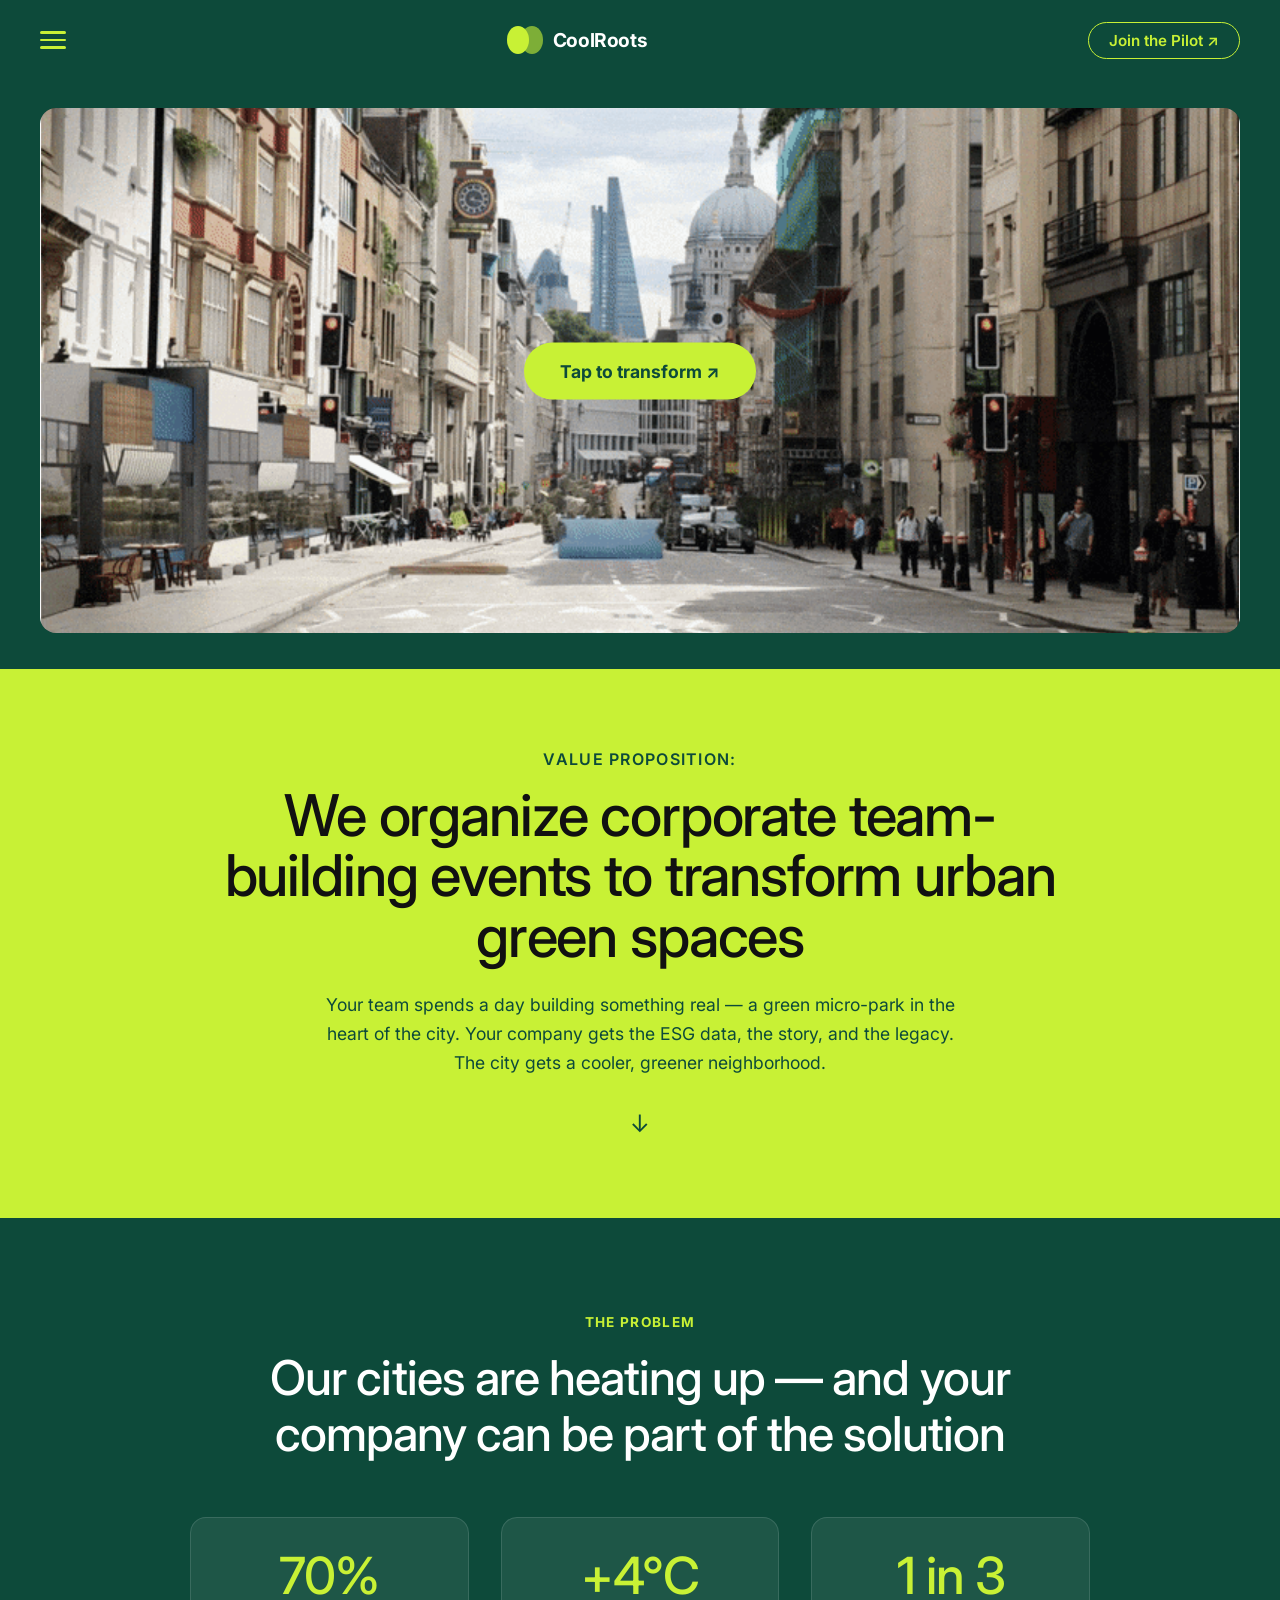
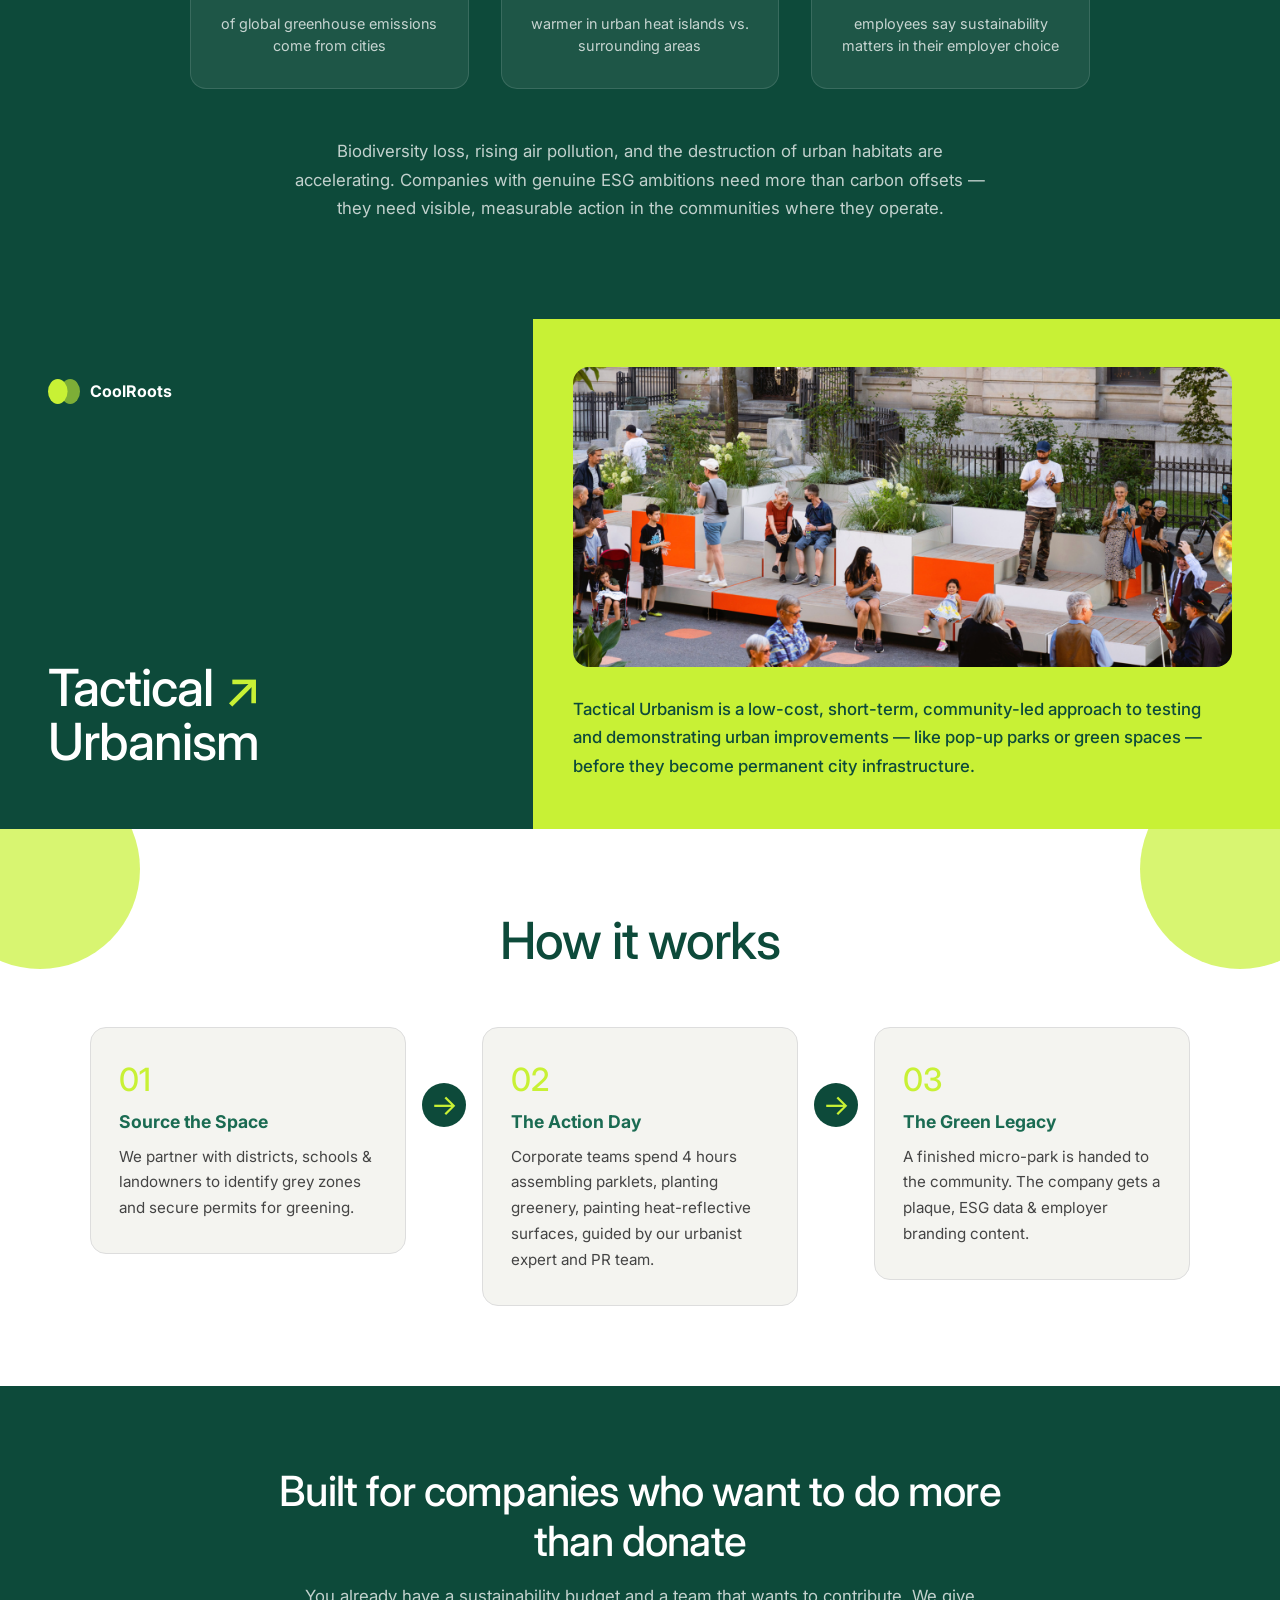
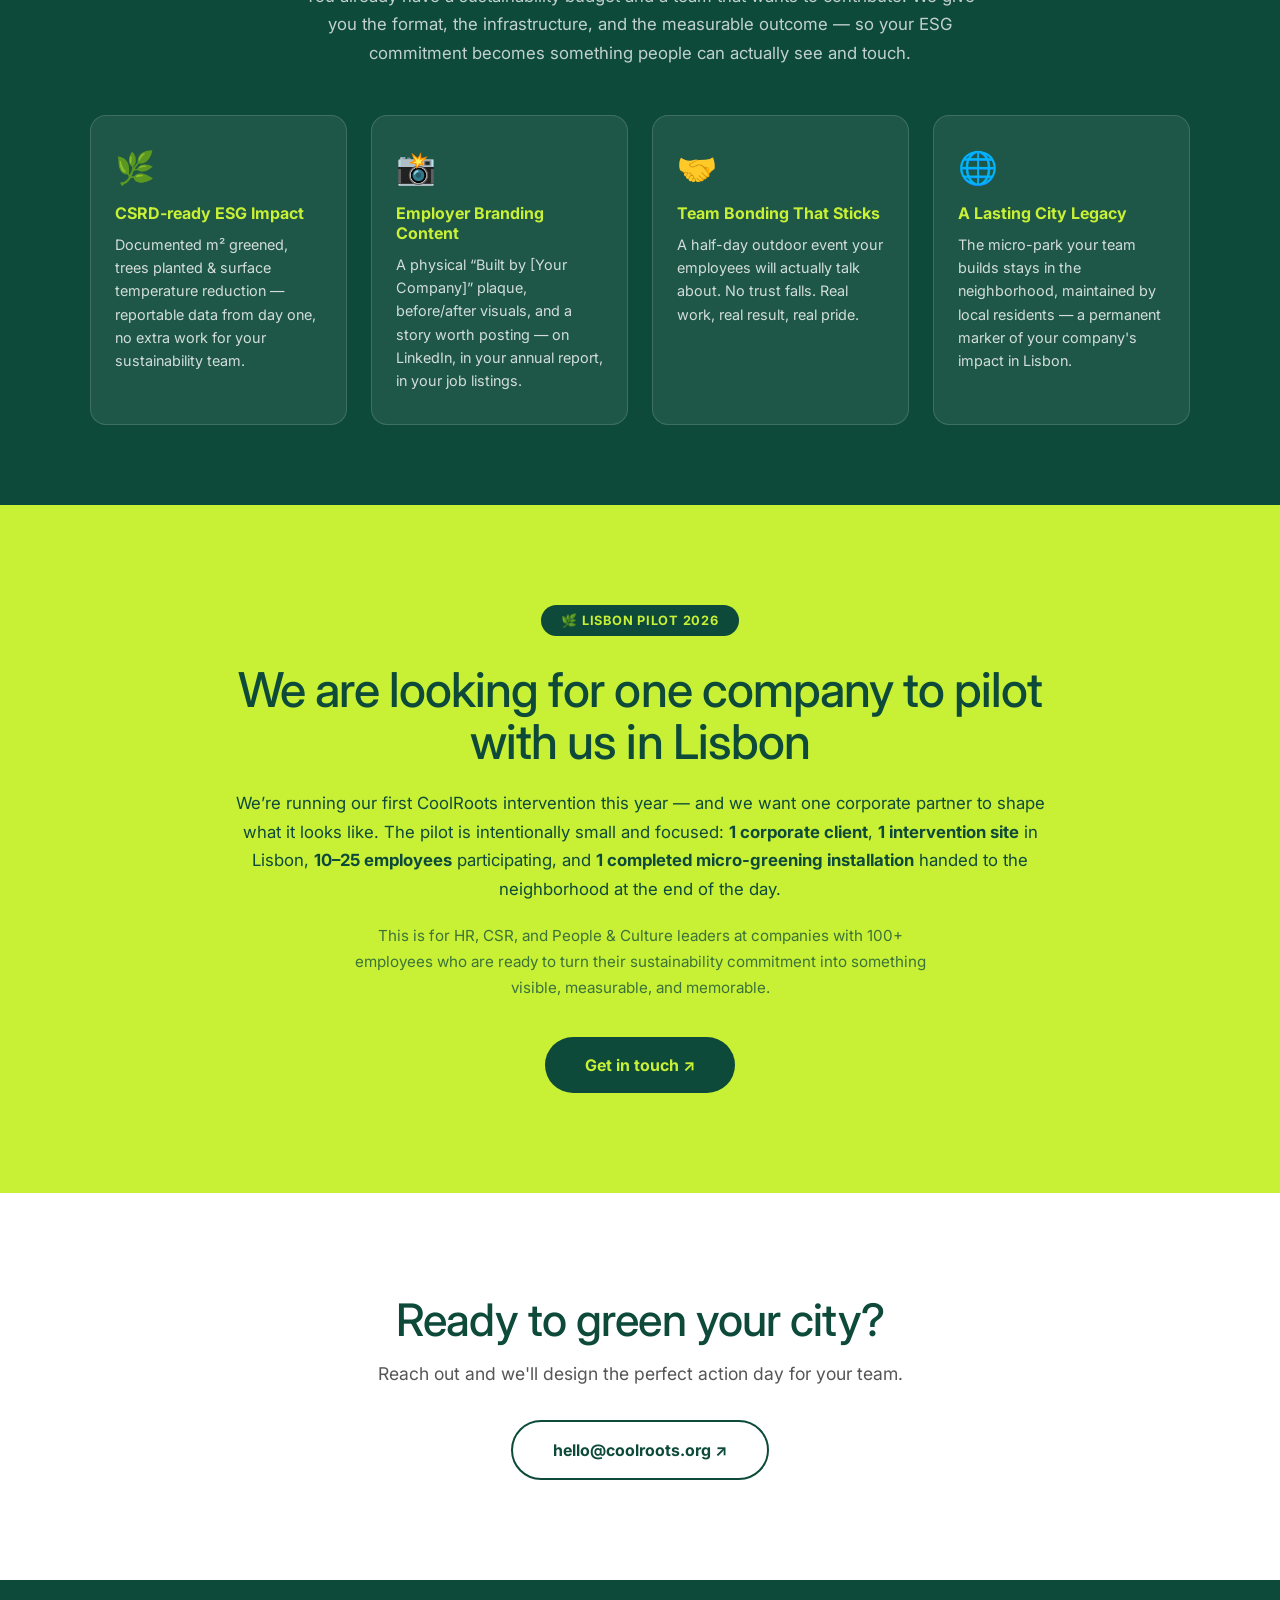
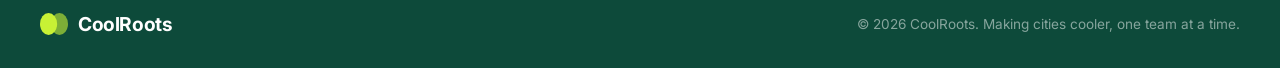
==== index.html @ 37d2679e "Fix: image paths to root, pilot scope as inline prose" ====
<!DOCTYPE html>
<html lang="en">
<head>
  <meta charset="UTF-8" />
  <meta name="viewport" content="width=device-width, initial-scale=1.0" />
  <title>CoolRoots &mdash; Green the City</title>
  <link rel="stylesheet" href="style.css" />
  <link href="https://api.fontshare.com/v2/css?f[]=clash-display@500,600&display=swap" rel="stylesheet" />
  <link href="https://fonts.googleapis.com/css2?family=Inter:wght@400;500;600;700&display=swap" rel="stylesheet" />
</head>
<body>

  <!-- NAV -->
  <nav>
    <div class="nav-inner">
      <div class="hamburger"><span></span><span></span><span></span></div>
      <div class="logo">
        <svg width="36" height="28" viewBox="0 0 36 28" fill="none" xmlns="http://www.w3.org/2000/svg">
          <ellipse cx="11" cy="14" rx="11" ry="14" fill="#C8F135"/>
          <ellipse cx="25" cy="14" rx="11" ry="14" fill="#C8F135" fill-opacity="0.6"/>
        </svg>
        <span>CoolRoots</span>
      </div>
      <a class="nav-cta" href="#pilot">Join the Pilot &#x2197;</a>
    </div>
  </nav>

  <!-- HERO -->
  <section class="hero">
    <div class="hero-image-wrapper" id="heroWrapper" onclick="transformCity()">
      <img
        src="./hero-thumbnail.jpg"
        alt="City street before greening"
        class="hero-img"
        id="heroImgBefore"
        onerror="this.src='https://images.unsplash.com/photo-1486325212027-8081e485255e?w=1400&auto=format&fit=crop&q=80'"
      />
      <img
        src=""
        data-src="https://www.thisiscolossal.com/wp-content/uploads/2021/04/1181579_81_108552_ENinTa7GV.gif"
        alt="City transforming into green space"
        class="hero-img hero-img-after"
        id="heroImgAfter"
      />
      <button class="tap-btn" id="tapBtn">Tap to transform &#x2197;</button>
    </div>
  </section>

  <!-- VALUE PROP -->
  <section class="value-prop">
    <div class="value-bg">
      <p class="vp-label">Value Proposition:</p>
      <h1 class="vp-headline">We organize corporate team-building events to transform urban green spaces</h1>
      <p class="vp-sub">Your team spends a day building something real &mdash; a green micro-park in the heart of the city. Your company gets the ESG data, the story, and the legacy. The city gets a cooler, greener neighborhood.</p>
      <div class="vp-arrow">&#8595;</div>
    </div>
  </section>

  <!-- THE CHALLENGE -->
  <section class="challenge">
    <div class="challenge-inner">
      <div class="challenge-content">
        <p class="challenge-label">The Problem</p>
        <h2>Our cities are heating up &mdash; and your company can be part of the solution</h2>
        <div class="challenge-stats">
          <div class="challenge-stat">
            <span class="stat-num">70%</span>
            <span class="stat-desc">of global greenhouse emissions come from cities</span>
          </div>
          <div class="challenge-stat">
            <span class="stat-num">+4&deg;C</span>
            <span class="stat-desc">warmer in urban heat islands vs. surrounding areas</span>
          </div>
          <div class="challenge-stat">
            <span class="stat-num">1 in 3</span>
            <span class="stat-desc">employees say sustainability matters in their employer choice</span>
          </div>
        </div>
        <p class="challenge-body">Biodiversity loss, rising air pollution, and the destruction of urban habitats are accelerating. Companies with genuine ESG ambitions need more than carbon offsets &mdash; they need visible, measurable action in the communities where they operate.</p>
      </div>
    </div>
  </section>

  <!-- TACTICAL URBANISM -->
  <section class="tactical">
    <div class="tactical-inner">
      <div class="tactical-left">
        <div class="tactical-logo">
          <svg width="32" height="25" viewBox="0 0 36 28" fill="none" xmlns="http://www.w3.org/2000/svg">
            <ellipse cx="11" cy="14" rx="11" ry="14" fill="#C8F135"/>
            <ellipse cx="25" cy="14" rx="11" ry="14" fill="#C8F135" fill-opacity="0.6"/>
          </svg>
          <span>CoolRoots</span>
        </div>
        <h2 class="tactical-title">Tactical <span class="lime-text">&#x2197;</span><br/>Urbanism</h2>
      </div>
      <div class="tactical-right">
        <img
          src="./tactical-urbanism.jpg"
          alt="Community parklet tactical urbanism installation"
          class="tactical-img"
          loading="lazy"
          onerror="this.src='https://images.unsplash.com/photo-1558618666-fcd25c85cd64?w=900&auto=format&fit=crop&q=80'"
        />
        <p class="tactical-desc">Tactical Urbanism is a low-cost, short-term, community-led approach to testing and demonstrating urban improvements &mdash; like pop-up parks or green spaces &mdash; before they become permanent city infrastructure.</p>
      </div>
    </div>
  </section>

  <!-- HOW IT WORKS -->
  <section class="how">
    <div class="lime-blob lime-left"></div>
    <div class="lime-blob lime-right"></div>
    <h2 class="how-title">How it works</h2>
    <div class="steps">
      <div class="step-card">
        <div class="step-num">01</div>
        <h3>Source the Space</h3>
        <p>We partner with districts, schools &amp; landowners to identify grey zones and secure permits for greening.</p>
      </div>
      <div class="step-arrow">&#x2192;</div>
      <div class="step-card">
        <div class="step-num">02</div>
        <h3>The Action Day</h3>
        <p>Corporate teams spend 4 hours assembling parklets, planting greenery, painting heat-reflective surfaces, guided by our urbanist expert and PR team.</p>
      </div>
      <div class="step-arrow">&#x2192;</div>
      <div class="step-card">
        <div class="step-num">03</div>
        <h3>The Green Legacy</h3>
        <p>A finished micro-park is handed to the community. The company gets a plaque, ESG data &amp; employer branding content.</p>
      </div>
    </div>
  </section>

  <!-- FOR COMPANIES -->
  <section class="for-companies">
    <h2>Built for companies who want to do more than donate</h2>
    <p class="for-companies-sub">You already have a sustainability budget and a team that wants to contribute. We give you the format, the infrastructure, and the measurable outcome &mdash; so your ESG commitment becomes something people can actually see and touch.</p>
    <div class="benefits">
      <div class="benefit">
        <div class="benefit-icon">&#127807;</div>
        <h4>CSRD-ready ESG Impact</h4>
        <p>Documented m&sup2; greened, trees planted &amp; surface temperature reduction &mdash; reportable data from day one, no extra work for your sustainability team.</p>
      </div>
      <div class="benefit">
        <div class="benefit-icon">&#128248;</div>
        <h4>Employer Branding Content</h4>
        <p>A physical &ldquo;Built by [Your Company]&rdquo; plaque, before/after visuals, and a story worth posting &mdash; on LinkedIn, in your annual report, in your job listings.</p>
      </div>
      <div class="benefit">
        <div class="benefit-icon">&#129309;</div>
        <h4>Team Bonding That Sticks</h4>
        <p>A half-day outdoor event your employees will actually talk about. No trust falls. Real work, real result, real pride.</p>
      </div>
      <div class="benefit">
        <div class="benefit-icon">&#127760;</div>
        <h4>A Lasting City Legacy</h4>
        <p>The micro-park your team builds stays in the neighborhood, maintained by local residents &mdash; a permanent marker of your company&apos;s impact in Lisbon.</p>
      </div>
    </div>
  </section>

  <!-- PILOT CTA -->
  <section class="pilot" id="pilot">
    <div class="pilot-inner">
      <div class="pilot-badge">&#127807; Lisbon Pilot 2026</div>
      <h2>We are looking for one company to pilot with us in Lisbon</h2>
      <p>We&rsquo;re running our first CoolRoots intervention this year &mdash; and we want one corporate partner to shape what it looks like. The pilot is intentionally small and focused: <strong>1 corporate client</strong>, <strong>1 intervention site</strong> in Lisbon, <strong>10&ndash;25 employees</strong> participating, and <strong>1 completed micro-greening installation</strong> handed to the neighborhood at the end of the day.</p>
      <p class="pilot-who">This is for HR, CSR, and People &amp; Culture leaders at companies with 100+ employees who are ready to turn their sustainability commitment into something visible, measurable, and memorable.</p>
      <a class="cta-btn" href="mailto:hello@coolroots.org?subject=Lisbon%20Pilot%20Interest">Get in touch &#x2197;</a>
    </div>
  </section>

  <!-- CONTACT -->
  <section class="contact" id="contact">
    <h2>Ready to green your city?</h2>
    <p>Reach out and we&apos;ll design the perfect action day for your team.</p>
    <a class="cta-btn cta-outline" href="mailto:hello@coolroots.org">hello@coolroots.org &#x2197;</a>
  </section>

  <!-- FOOTER -->
  <footer>
    <div class="footer-inner">
      <div class="logo">
        <svg width="28" height="22" viewBox="0 0 36 28" fill="none" xmlns="http://www.w3.org/2000/svg">
          <ellipse cx="11" cy="14" rx="11" ry="14" fill="#C8F135"/>
          <ellipse cx="25" cy="14" rx="11" ry="14" fill="#C8F135" fill-opacity="0.6"/>
        </svg>
        <span>CoolRoots</span>
      </div>
      <p class="footer-copy">&copy; 2026 CoolRoots. Making cities cooler, one team at a time.</p>
    </div>
  </footer>

  <script src="script.js"></script>
</body>
</html>
---- style.css ----
/* Art direction: Urban greening startup → bold, purposeful, activist energy
   Palette: deep forest green + lime acid accent on off-white
   Typography: Clash Display 500 (medium, not bold) + Inter (body)
   Density: spacious, editorial */

*, *::before, *::after { box-sizing: border-box; margin: 0; padding: 0; }

:root {
  --green-dark: #0D4A3A;
  --green-mid: #1A6B52;
  --lime: #C8F135;
  --white: #FFFFFF;
  --off-white: #F4F4F0;
  --text-dark: #111;
  --radius: 16px;
  --font-display: 'Clash Display', 'Inter', sans-serif;
  --font-body: 'Inter', sans-serif;
}

body {
  font-family: var(--font-body);
  background: var(--off-white);
  color: var(--text-dark);
  overflow-x: hidden;
  -webkit-font-smoothing: antialiased;
}

/* NAV */
nav { background: var(--green-dark); position: sticky; top: 0; z-index: 100; padding: 12px 32px; }
.nav-inner { max-width: 1200px; margin: 0 auto; height: 56px; display: flex; align-items: center; justify-content: space-between; }
.hamburger { display: flex; flex-direction: column; gap: 5px; cursor: pointer; }
.hamburger span { display: block; width: 26px; height: 2.5px; background: var(--lime); border-radius: 2px; }
.logo { display: flex; align-items: center; gap: 10px; color: var(--white); font-weight: 700; font-size: 1.2rem; letter-spacing: -0.02em; }
.nav-cta { color: var(--lime); font-weight: 600; text-decoration: none; font-size: 0.95rem; border: 1.5px solid var(--lime); padding: 8px 20px; border-radius: 100px; transition: background 0.2s, color 0.2s; }
.nav-cta:hover { background: var(--lime); color: var(--green-dark); }

/* HERO */
.hero { background: var(--green-dark); padding: 28px 28px 36px; }
.hero-image-wrapper { position: relative; max-width: 1200px; margin: 0 auto; border-radius: var(--radius); overflow: hidden; cursor: pointer; aspect-ratio: 16/7; background: #0a3328; }
.hero-img { width: 100%; height: 100%; object-fit: cover; display: block; position: absolute; top: 0; left: 0; transition: opacity 0.9s ease; }
.hero-img-after { opacity: 0; }
.hero-image-wrapper.transformed .hero-img-after { opacity: 1; }
.tap-btn { position: absolute; top: 50%; left: 50%; transform: translate(-50%, -50%); background: var(--lime); color: var(--green-dark); font-weight: 700; font-size: 1.1rem; font-family: var(--font-body); border: none; border-radius: 100px; padding: 18px 36px; cursor: pointer; transition: opacity 0.5s ease, transform 0.2s; white-space: nowrap; z-index: 10; }
.hero-image-wrapper:hover .tap-btn { transform: translate(-50%, -50%) scale(1.04); }
.hero-image-wrapper.transformed .tap-btn { opacity: 0; pointer-events: none; }

/* VALUE PROP */
.value-prop { background: var(--lime); padding: 80px 24px; }
.value-bg { max-width: 900px; margin: 0 auto; text-align: center; }
.vp-label { font-size: 1rem; font-weight: 600; color: var(--green-dark); margin-bottom: 16px; text-transform: uppercase; letter-spacing: 0.08em; }
.vp-headline { font-family: var(--font-display); font-size: clamp(2rem, 5vw, 3.6rem); font-weight: 500; color: var(--text-dark); line-height: 1.05; letter-spacing: -0.02em; margin-bottom: 24px; }
.vp-sub { font-size: 1.1rem; color: var(--green-dark); max-width: 640px; margin: 0 auto 32px; line-height: 1.65; }
.vp-arrow { font-size: 1.5rem; color: var(--green-dark); }

/* CHALLENGE */
.challenge { background: var(--green-dark); padding: 96px 24px; }
.challenge-inner { max-width: 1100px; margin: 0 auto; }
.challenge-content { text-align: center; }
.challenge-label { font-size: 0.85rem; font-weight: 700; color: var(--lime); text-transform: uppercase; letter-spacing: 0.1em; margin-bottom: 20px; }
.challenge-content h2 { font-family: var(--font-display); font-size: clamp(1.8rem, 4vw, 3rem); font-weight: 500; color: var(--white); line-height: 1.15; letter-spacing: -0.02em; max-width: 800px; margin: 0 auto 56px; }
.challenge-stats { display: grid; grid-template-columns: repeat(3, 1fr); gap: 32px; max-width: 900px; margin: 0 auto 48px; }
.challenge-stat { background: rgba(255,255,255,0.07); border: 1px solid rgba(255,255,255,0.12); border-radius: var(--radius); padding: 32px 24px; text-align: center; }
.stat-num { display: block; font-family: var(--font-display); font-size: clamp(2.2rem, 4vw, 3.5rem); font-weight: 500; color: var(--lime); line-height: 1; margin-bottom: 12px; letter-spacing: -0.02em; }
.stat-desc { display: block; font-size: 0.9rem; color: rgba(255,255,255,0.75); line-height: 1.5; }
.challenge-body { max-width: 700px; margin: 0 auto; font-size: 1.05rem; color: rgba(255,255,255,0.75); line-height: 1.7; }

/* TACTICAL URBANISM */
.tactical { background: var(--off-white); padding: 0; }
.tactical-inner { display: grid; grid-template-columns: 1fr 1.4fr; min-height: 500px; }
.tactical-left { background: var(--green-dark); padding: 60px 48px; display: flex; flex-direction: column; justify-content: space-between; }
.tactical-logo { display: flex; align-items: center; gap: 10px; color: var(--white); font-weight: 700; font-size: 1rem; }
.tactical-title { font-family: var(--font-display); font-size: clamp(2.4rem, 4vw, 3.8rem); font-weight: 500; color: var(--white); line-height: 1.05; letter-spacing: -0.02em; margin-top: auto; }
.lime-text { color: var(--lime); }
.tactical-right { background: var(--lime); padding: 48px 48px 48px 40px; display: flex; flex-direction: column; gap: 28px; justify-content: center; }
.tactical-img { width: 100%; border-radius: var(--radius); object-fit: cover; max-height: 300px; }
.tactical-desc { font-size: 1.05rem; line-height: 1.7; color: var(--green-dark); font-weight: 500; }

/* HOW IT WORKS */
.how { background: var(--white); padding: 80px 24px; position: relative; overflow: hidden; }
.lime-blob { position: absolute; width: 200px; height: 200px; background: var(--lime); border-radius: 50%; top: -60px; opacity: 0.7; }
.lime-left { left: -60px; } .lime-right { right: -60px; }
.how-title { font-family: var(--font-display); text-align: center; font-size: clamp(2rem, 4vw, 3.2rem); font-weight: 500; color: var(--green-dark); margin-bottom: 56px; letter-spacing: -0.02em; }
.steps { max-width: 1100px; margin: 0 auto; display: flex; align-items: flex-start; gap: 16px; }
.step-card { flex: 1; background: var(--off-white); border: 1.5px solid #ddd; border-radius: var(--radius); padding: 32px 28px; }
.step-num { font-family: var(--font-display); font-size: 2rem; font-weight: 500; color: var(--lime); margin-bottom: 12px; }
.step-card h3 { font-size: 1.1rem; font-weight: 700; color: var(--green-mid); margin-bottom: 12px; }
.step-card p { font-size: 0.95rem; line-height: 1.7; color: #444; }
.step-arrow { font-size: 1.8rem; color: var(--lime); background: var(--green-dark); width: 44px; height: 44px; border-radius: 50%; display: flex; align-items: center; justify-content: center; flex-shrink: 0; margin-top: 56px; }

/* FOR COMPANIES */
.for-companies { background: var(--green-dark); padding: 80px 24px; text-align: center; }
.for-companies h2 { font-family: var(--font-display); font-size: clamp(1.6rem, 3.5vw, 2.6rem); font-weight: 500; color: var(--white); margin-bottom: 16px; letter-spacing: -0.02em; max-width: 800px; margin-left: auto; margin-right: auto; }
.for-companies-sub { font-size: 1.05rem; color: rgba(255,255,255,0.75); max-width: 700px; margin: 0 auto 48px; line-height: 1.7; }
.benefits { max-width: 1100px; margin: 0 auto; display: grid; grid-template-columns: repeat(auto-fit, minmax(220px, 1fr)); gap: 24px; }
.benefit { background: rgba(255,255,255,0.07); border: 1px solid rgba(255,255,255,0.15); border-radius: var(--radius); padding: 32px 24px; text-align: left; }
.benefit-icon { font-size: 2rem; margin-bottom: 16px; }
.benefit h4 { font-size: 1rem; font-weight: 700; color: var(--lime); margin-bottom: 10px; }
.benefit p { font-size: 0.9rem; color: rgba(255,255,255,0.8); line-height: 1.6; }

/* PILOT CTA */
.pilot { background: var(--lime); padding: 100px 24px; text-align: center; }
.pilot-inner { max-width: 820px; margin: 0 auto; }
.pilot-badge { display: inline-block; background: var(--green-dark); color: var(--lime); font-size: 0.8rem; font-weight: 700; padding: 8px 20px; border-radius: 100px; margin-bottom: 28px; letter-spacing: 0.06em; text-transform: uppercase; }
.pilot h2 { font-family: var(--font-display); font-size: clamp(1.8rem, 4vw, 3rem); font-weight: 500; color: var(--green-dark); margin-bottom: 20px; letter-spacing: -0.02em; line-height: 1.1; }
.pilot p { font-size: 1.05rem; color: var(--green-dark); line-height: 1.7; margin-bottom: 20px; }
.pilot-scope { display: flex; flex-direction: column; gap: 12px; max-width: 560px; margin: 40px auto; text-align: left; }
.pilot-scope-item { display: flex; align-items: flex-start; gap: 12px; font-size: 1rem; color: var(--green-dark); line-height: 1.5; }
.pilot-scope-item::before { content: "—"; font-weight: 600; flex-shrink: 0; margin-top: 1px; }
.scope-label { font-size: 1rem; color: var(--green-dark); font-weight: 400; }
.pilot-who { font-size: 0.95rem !important; opacity: 0.75; margin-bottom: 36px !important; max-width: 600px; margin-left: auto !important; margin-right: auto !important; text-align: center; }

/* CONTACT */
.contact { background: var(--white); padding: 100px 24px; text-align: center; }
.contact h2 { font-family: var(--font-display); font-size: clamp(1.8rem, 4vw, 2.8rem); font-weight: 500; color: var(--green-dark); margin-bottom: 16px; letter-spacing: -0.02em; }
.contact p { font-size: 1.1rem; color: #555; margin-bottom: 36px; }
.cta-btn { display: inline-block; background: var(--green-dark); color: var(--lime); font-weight: 700; font-size: 1rem; text-decoration: none; padding: 18px 40px; border-radius: 100px; transition: background 0.2s, transform 0.2s; }
.cta-btn:hover { background: var(--green-mid); transform: scale(1.03); }
.cta-outline { background: transparent; color: var(--green-dark); border: 2px solid var(--green-dark); }
.cta-outline:hover { background: var(--green-dark); color: var(--lime); }

/* FOOTER */
footer { background: var(--green-dark); padding: 32px 24px; }
.footer-inner { max-width: 1200px; margin: 0 auto; display: flex; align-items: center; justify-content: space-between; flex-wrap: wrap; gap: 16px; }
.footer-copy { color: rgba(255,255,255,0.5); font-size: 0.85rem; }

/* RESPONSIVE */
@media (max-width: 900px) {
  .tactical-inner { grid-template-columns: 1fr; }
  .challenge-stats { grid-template-columns: 1fr; }
  .steps { flex-direction: column; }
  .step-arrow { transform: rotate(90deg); margin: 0 auto; }
  .hero-image-wrapper { aspect-ratio: 4/3; }
}
@media (max-width: 600px) {
  .pilot-scope { max-width: 100%; padding: 0 8px; }
}
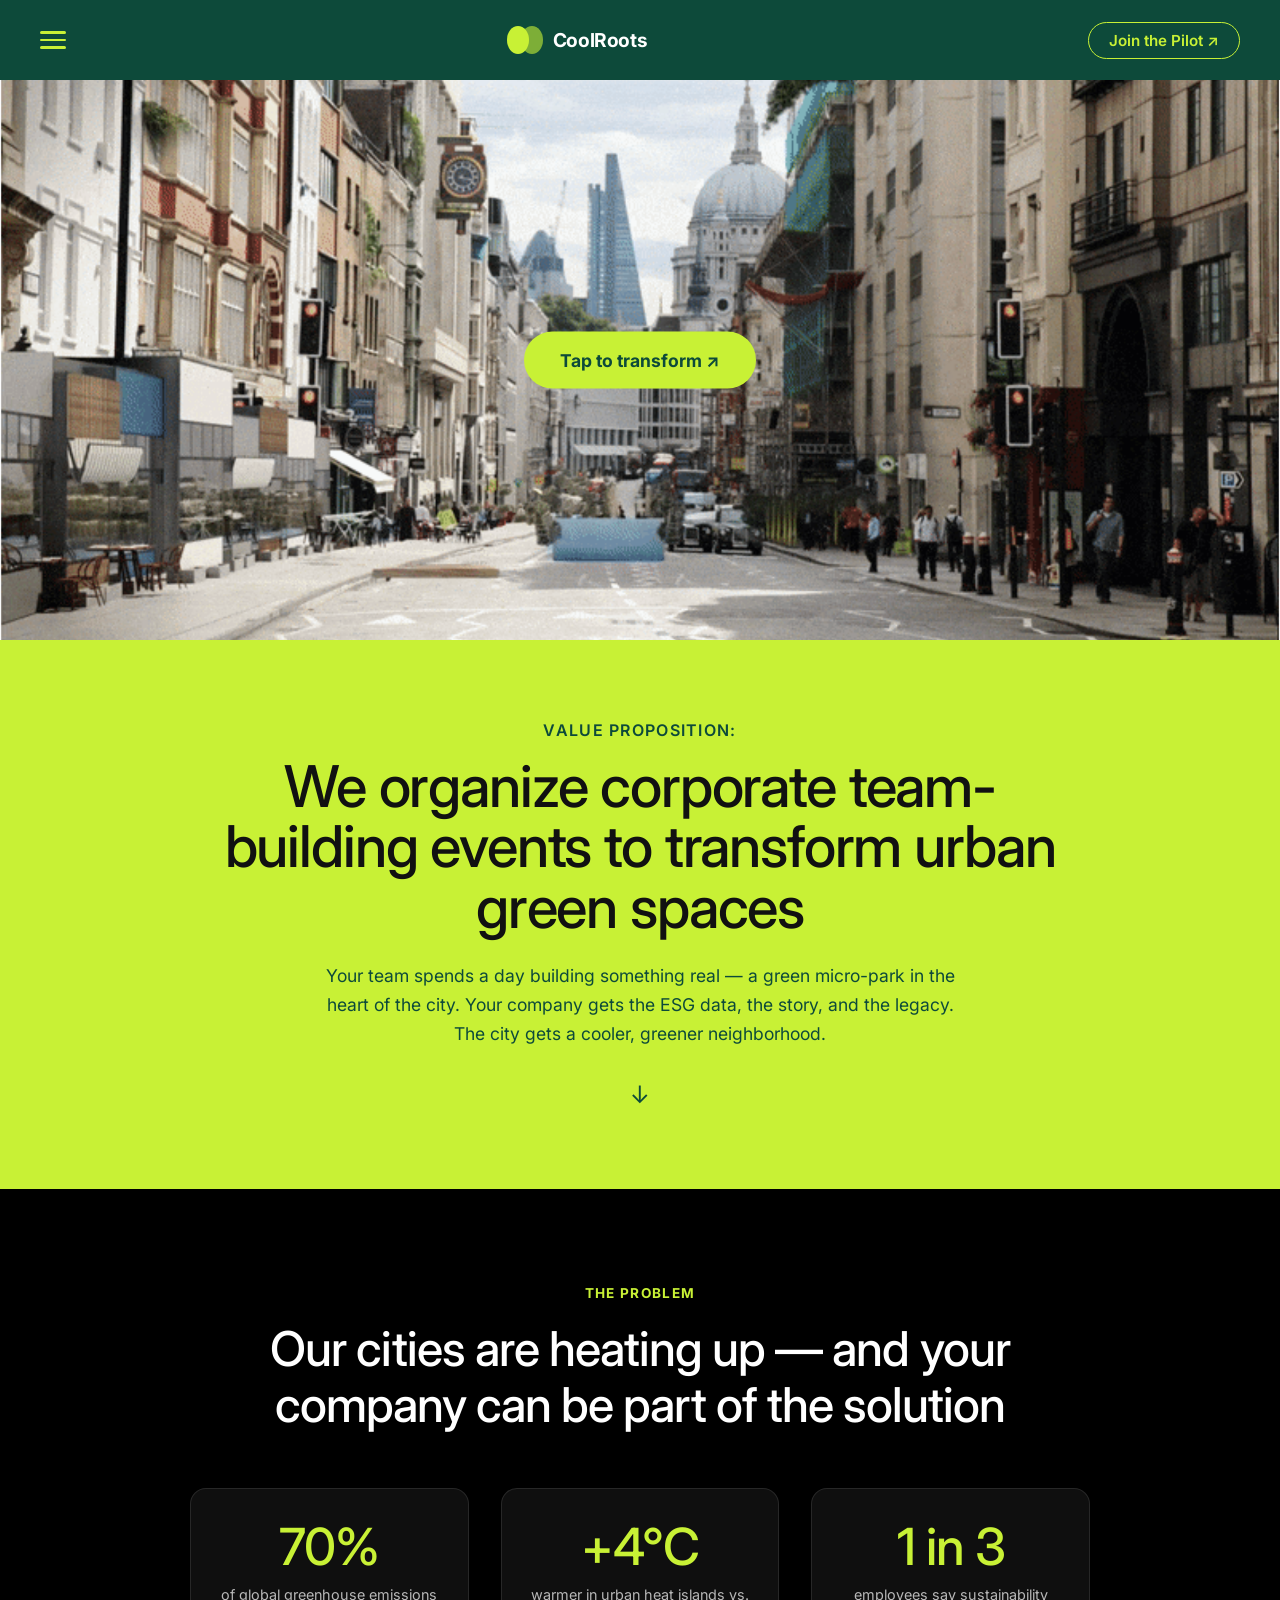
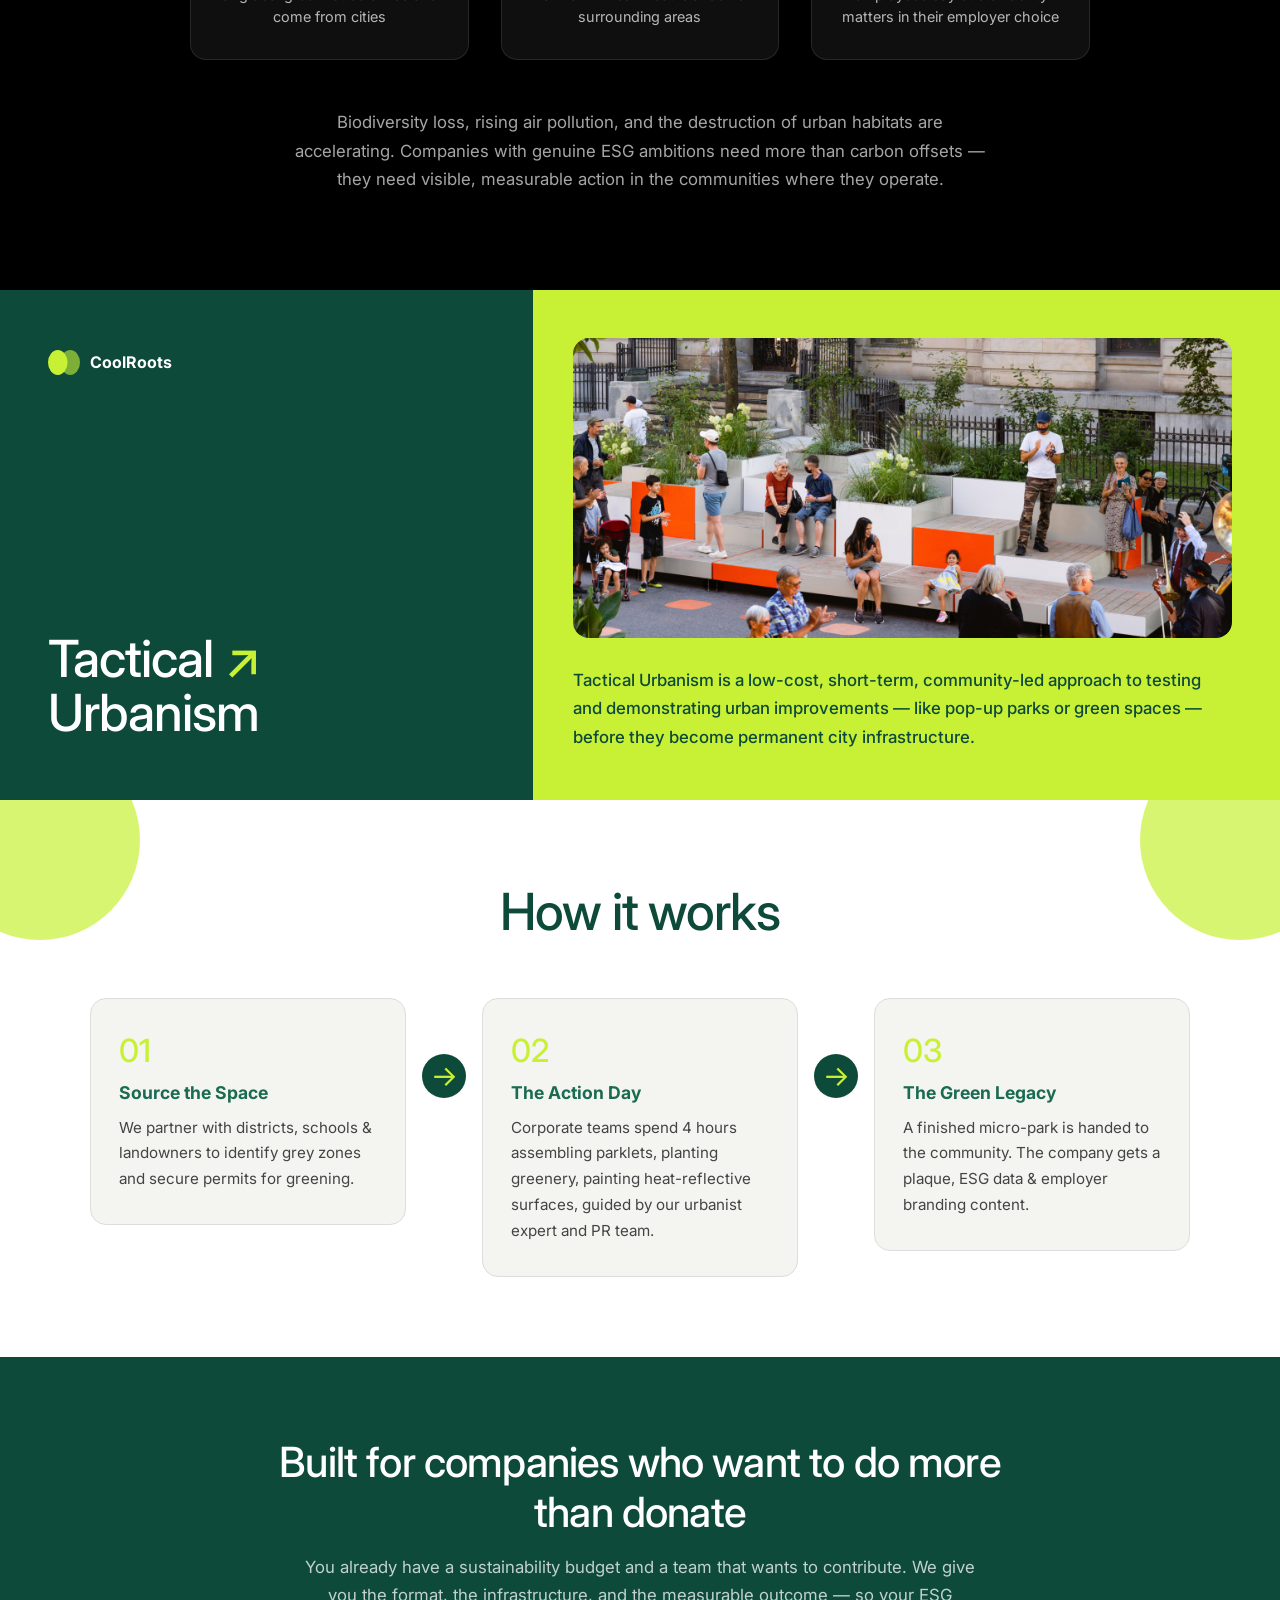
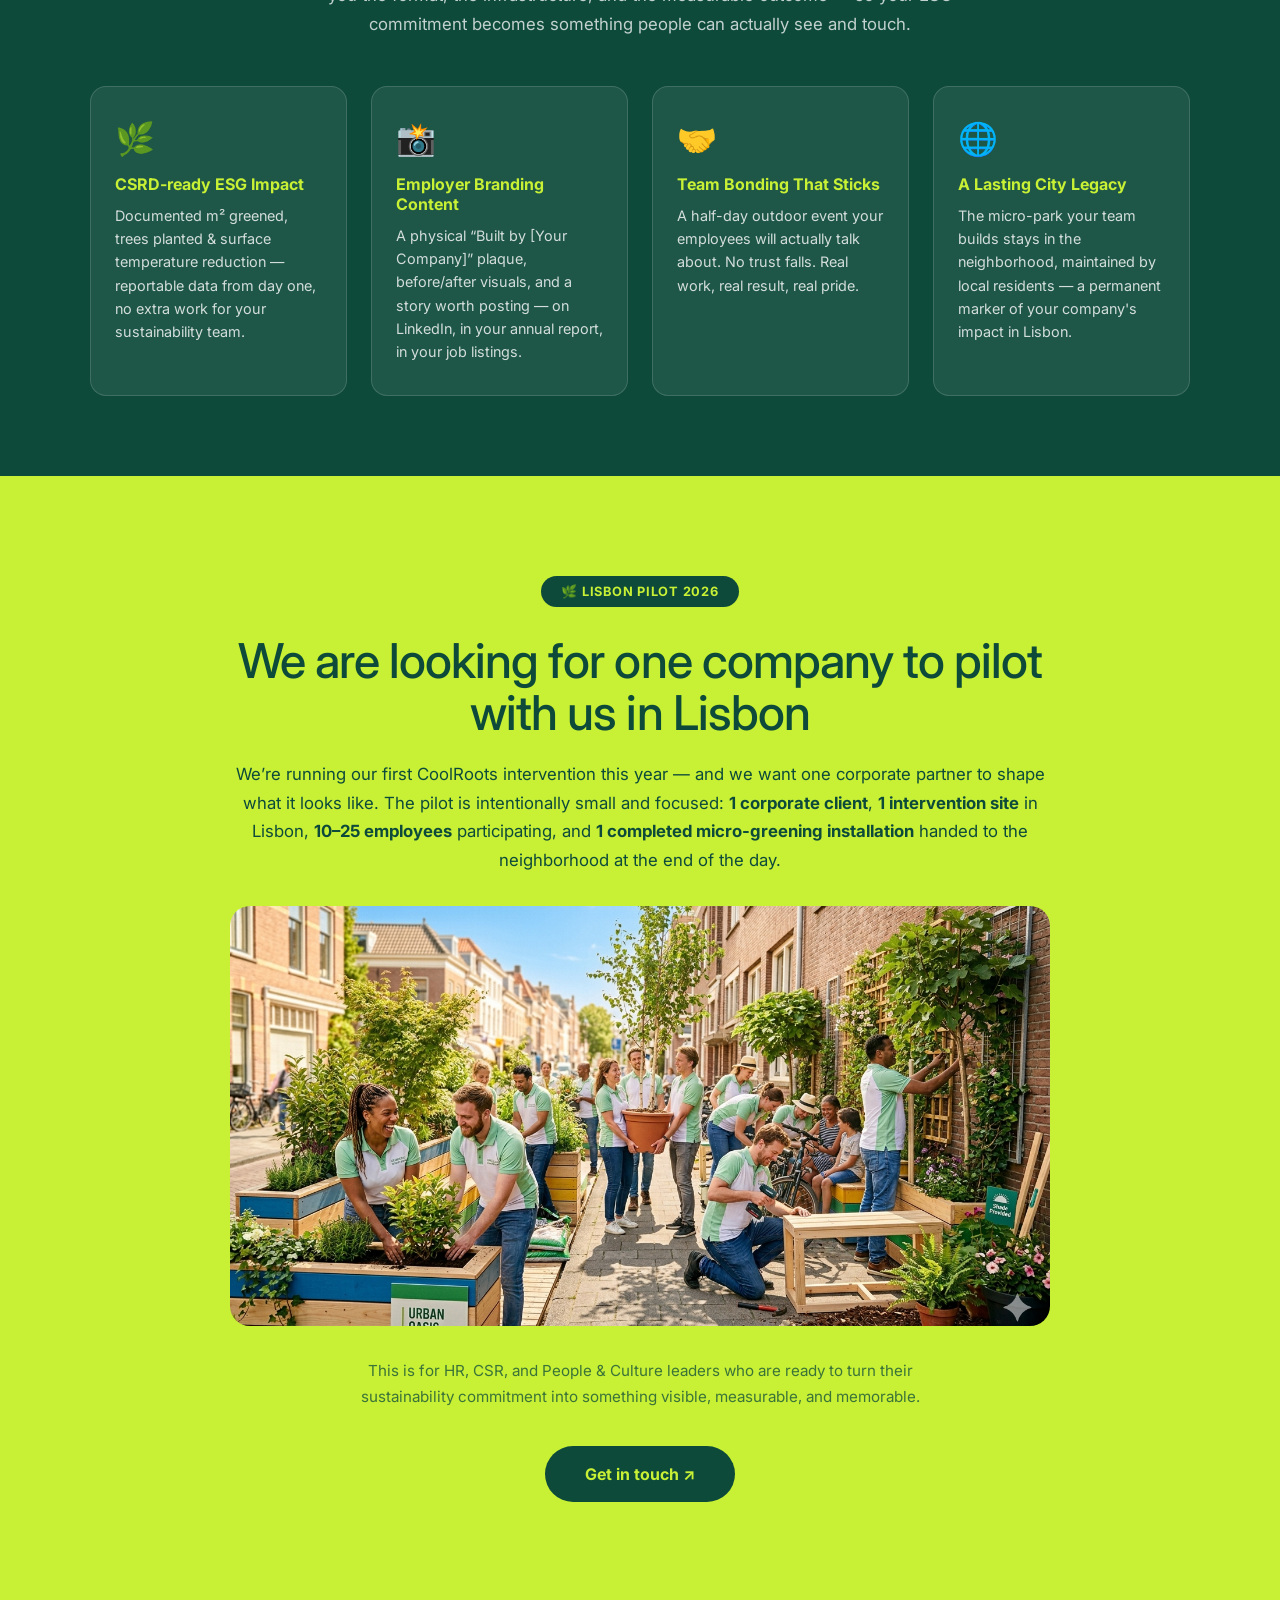
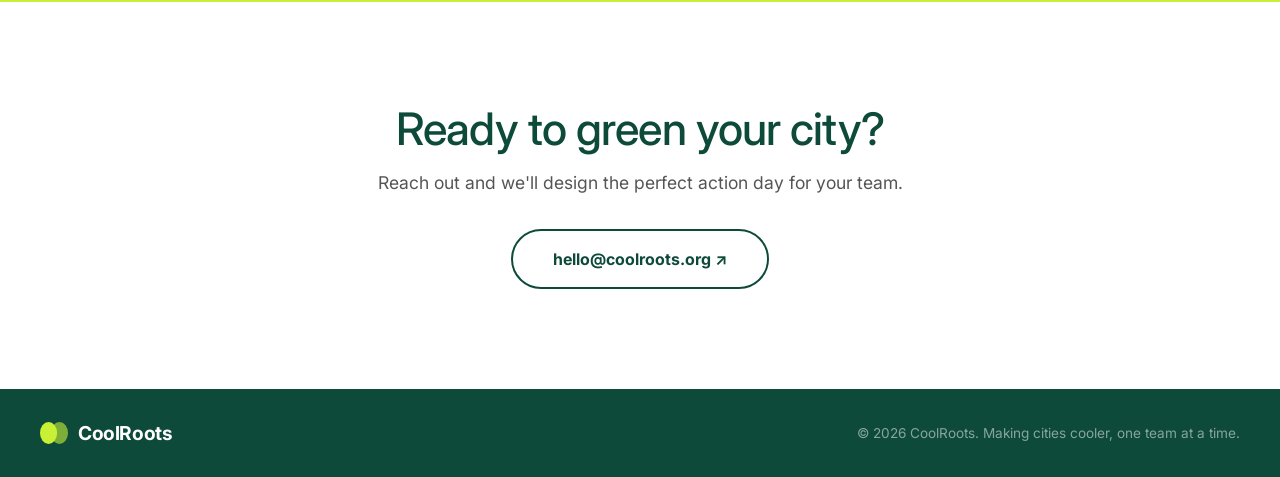
==== commit 57821947: "Fix: hero no side gaps, challenge black bg, pilot image + remove 100+ text" ====
--- a/index.html
+++ b/index.html
@@ -167,7 +167,13 @@
       <div class="pilot-badge">&#127807; Lisbon Pilot 2026</div>
       <h2>We are looking for one company to pilot with us in Lisbon</h2>
       <p>We&rsquo;re running our first CoolRoots intervention this year &mdash; and we want one corporate partner to shape what it looks like. The pilot is intentionally small and focused: <strong>1 corporate client</strong>, <strong>1 intervention site</strong> in Lisbon, <strong>10&ndash;25 employees</strong> participating, and <strong>1 completed micro-greening installation</strong> handed to the neighborhood at the end of the day.</p>
-      <p class="pilot-who">This is for HR, CSR, and People &amp; Culture leaders at companies with 100+ employees who are ready to turn their sustainability commitment into something visible, measurable, and memorable.</p>
+      <img
+        src="./Gemini_Generated_Image_pnqhwhpnqhwhpnqh.png"
+        alt="Corporate team greening the city"
+        class="pilot-img"
+        loading="lazy"
+      />
+      <p class="pilot-who">This is for HR, CSR, and People &amp; Culture leaders who are ready to turn their sustainability commitment into something visible, measurable, and memorable.</p>
       <a class="cta-btn" href="mailto:hello@coolroots.org?subject=Lisbon%20Pilot%20Interest">Get in touch &#x2197;</a>
     </div>
   </section>
--- a/style.css
+++ b/style.css
@@ -1,6 +1,6 @@
 /* Art direction: Urban greening startup → bold, purposeful, activist energy
    Palette: deep forest green + lime acid accent on off-white
-   Typography: Clash Display 500 (medium, not bold) + Inter (body)
+   Typography: Clash Display 500 (medium) + Inter (body)
    Density: spacious, editorial */
 
 *, *::before, *::after { box-sizing: border-box; margin: 0; padding: 0; }
@@ -34,9 +34,17 @@
 .nav-cta { color: var(--lime); font-weight: 600; text-decoration: none; font-size: 0.95rem; border: 1.5px solid var(--lime); padding: 8px 20px; border-radius: 100px; transition: background 0.2s, color 0.2s; }
 .nav-cta:hover { background: var(--lime); color: var(--green-dark); }
 
-/* HERO */
-.hero { background: var(--green-dark); padding: 28px 28px 36px; }
-.hero-image-wrapper { position: relative; max-width: 1200px; margin: 0 auto; border-radius: var(--radius); overflow: hidden; cursor: pointer; aspect-ratio: 16/7; background: #0a3328; }
+/* HERO — edge-to-edge, no side gaps */
+.hero { background: var(--green-dark); padding: 0; }
+.hero-image-wrapper {
+  position: relative;
+  width: 100%;
+  cursor: pointer;
+  aspect-ratio: 16/7;
+  background: #0a3328;
+  overflow: hidden;
+  border-radius: 0;
+}
 .hero-img { width: 100%; height: 100%; object-fit: cover; display: block; position: absolute; top: 0; left: 0; transition: opacity 0.9s ease; }
 .hero-img-after { opacity: 0; }
 .hero-image-wrapper.transformed .hero-img-after { opacity: 1; }
@@ -52,17 +60,17 @@
 .vp-sub { font-size: 1.1rem; color: var(--green-dark); max-width: 640px; margin: 0 auto 32px; line-height: 1.65; }
 .vp-arrow { font-size: 1.5rem; color: var(--green-dark); }
 
-/* CHALLENGE */
-.challenge { background: var(--green-dark); padding: 96px 24px; }
+/* CHALLENGE — black background for clear separation */
+.challenge { background: #000; padding: 96px 24px; }
 .challenge-inner { max-width: 1100px; margin: 0 auto; }
 .challenge-content { text-align: center; }
 .challenge-label { font-size: 0.85rem; font-weight: 700; color: var(--lime); text-transform: uppercase; letter-spacing: 0.1em; margin-bottom: 20px; }
 .challenge-content h2 { font-family: var(--font-display); font-size: clamp(1.8rem, 4vw, 3rem); font-weight: 500; color: var(--white); line-height: 1.15; letter-spacing: -0.02em; max-width: 800px; margin: 0 auto 56px; }
 .challenge-stats { display: grid; grid-template-columns: repeat(3, 1fr); gap: 32px; max-width: 900px; margin: 0 auto 48px; }
-.challenge-stat { background: rgba(255,255,255,0.07); border: 1px solid rgba(255,255,255,0.12); border-radius: var(--radius); padding: 32px 24px; text-align: center; }
+.challenge-stat { background: rgba(255,255,255,0.06); border: 1px solid rgba(255,255,255,0.1); border-radius: var(--radius); padding: 32px 24px; text-align: center; }
 .stat-num { display: block; font-family: var(--font-display); font-size: clamp(2.2rem, 4vw, 3.5rem); font-weight: 500; color: var(--lime); line-height: 1; margin-bottom: 12px; letter-spacing: -0.02em; }
-.stat-desc { display: block; font-size: 0.9rem; color: rgba(255,255,255,0.75); line-height: 1.5; }
-.challenge-body { max-width: 700px; margin: 0 auto; font-size: 1.05rem; color: rgba(255,255,255,0.75); line-height: 1.7; }
+.stat-desc { display: block; font-size: 0.9rem; color: rgba(255,255,255,0.7); line-height: 1.5; }
+.challenge-body { max-width: 700px; margin: 0 auto; font-size: 1.05rem; color: rgba(255,255,255,0.65); line-height: 1.7; }
 
 /* TACTICAL URBANISM */
 .tactical { background: var(--off-white); padding: 0; }
@@ -103,10 +111,14 @@
 .pilot-badge { display: inline-block; background: var(--green-dark); color: var(--lime); font-size: 0.8rem; font-weight: 700; padding: 8px 20px; border-radius: 100px; margin-bottom: 28px; letter-spacing: 0.06em; text-transform: uppercase; }
 .pilot h2 { font-family: var(--font-display); font-size: clamp(1.8rem, 4vw, 3rem); font-weight: 500; color: var(--green-dark); margin-bottom: 20px; letter-spacing: -0.02em; line-height: 1.1; }
 .pilot p { font-size: 1.05rem; color: var(--green-dark); line-height: 1.7; margin-bottom: 20px; }
-.pilot-scope { display: flex; flex-direction: column; gap: 12px; max-width: 560px; margin: 40px auto; text-align: left; }
-.pilot-scope-item { display: flex; align-items: flex-start; gap: 12px; font-size: 1rem; color: var(--green-dark); line-height: 1.5; }
-.pilot-scope-item::before { content: "—"; font-weight: 600; flex-shrink: 0; margin-top: 1px; }
-.scope-label { font-size: 1rem; color: var(--green-dark); font-weight: 400; }
+.pilot-img {
+  width: 100%;
+  border-radius: 20px;
+  display: block;
+  margin: 32px 0;
+  object-fit: cover;
+  max-height: 420px;
+}
 .pilot-who { font-size: 0.95rem !important; opacity: 0.75; margin-bottom: 36px !important; max-width: 600px; margin-left: auto !important; margin-right: auto !important; text-align: center; }
 
 /* CONTACT */
@@ -132,5 +144,5 @@
   .hero-image-wrapper { aspect-ratio: 4/3; }
 }
 @media (max-width: 600px) {
-  .pilot-scope { max-width: 100%; padding: 0 8px; }
+  .pilot-img { border-radius: 12px; }
 }
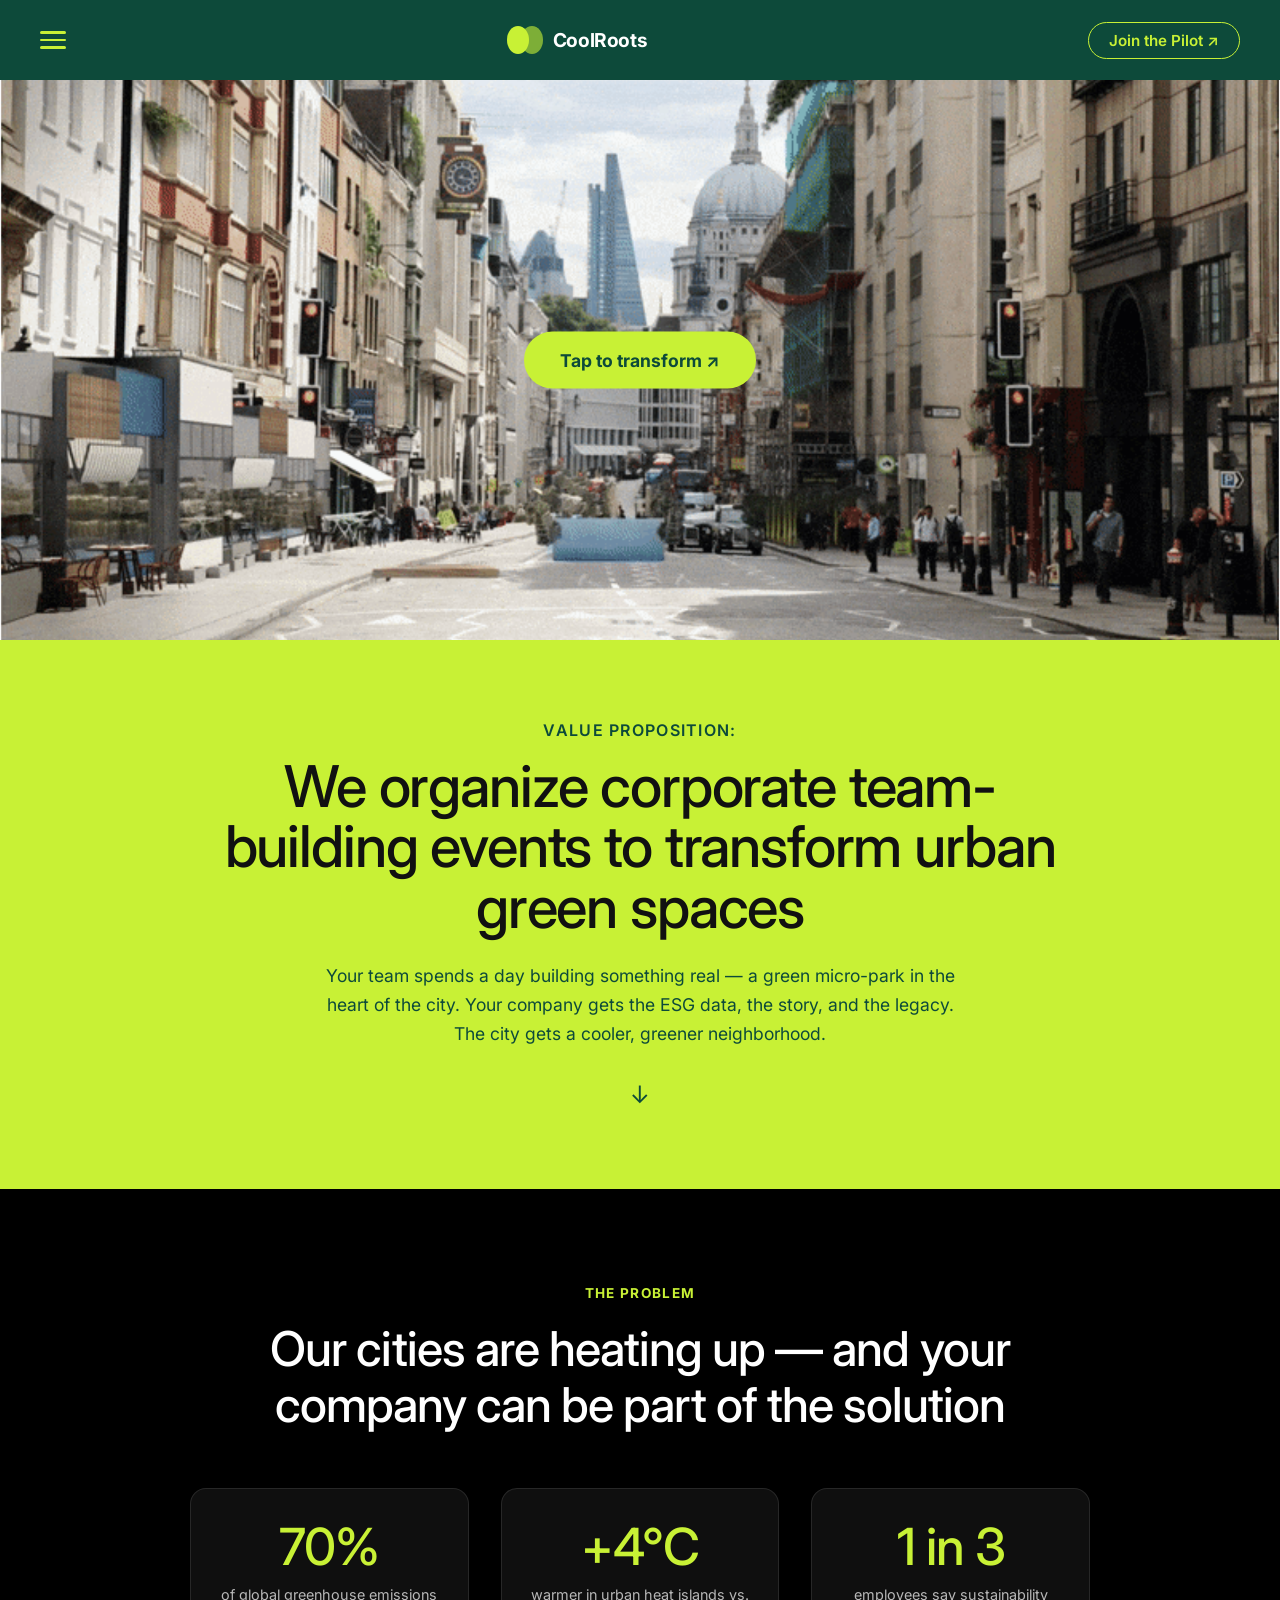
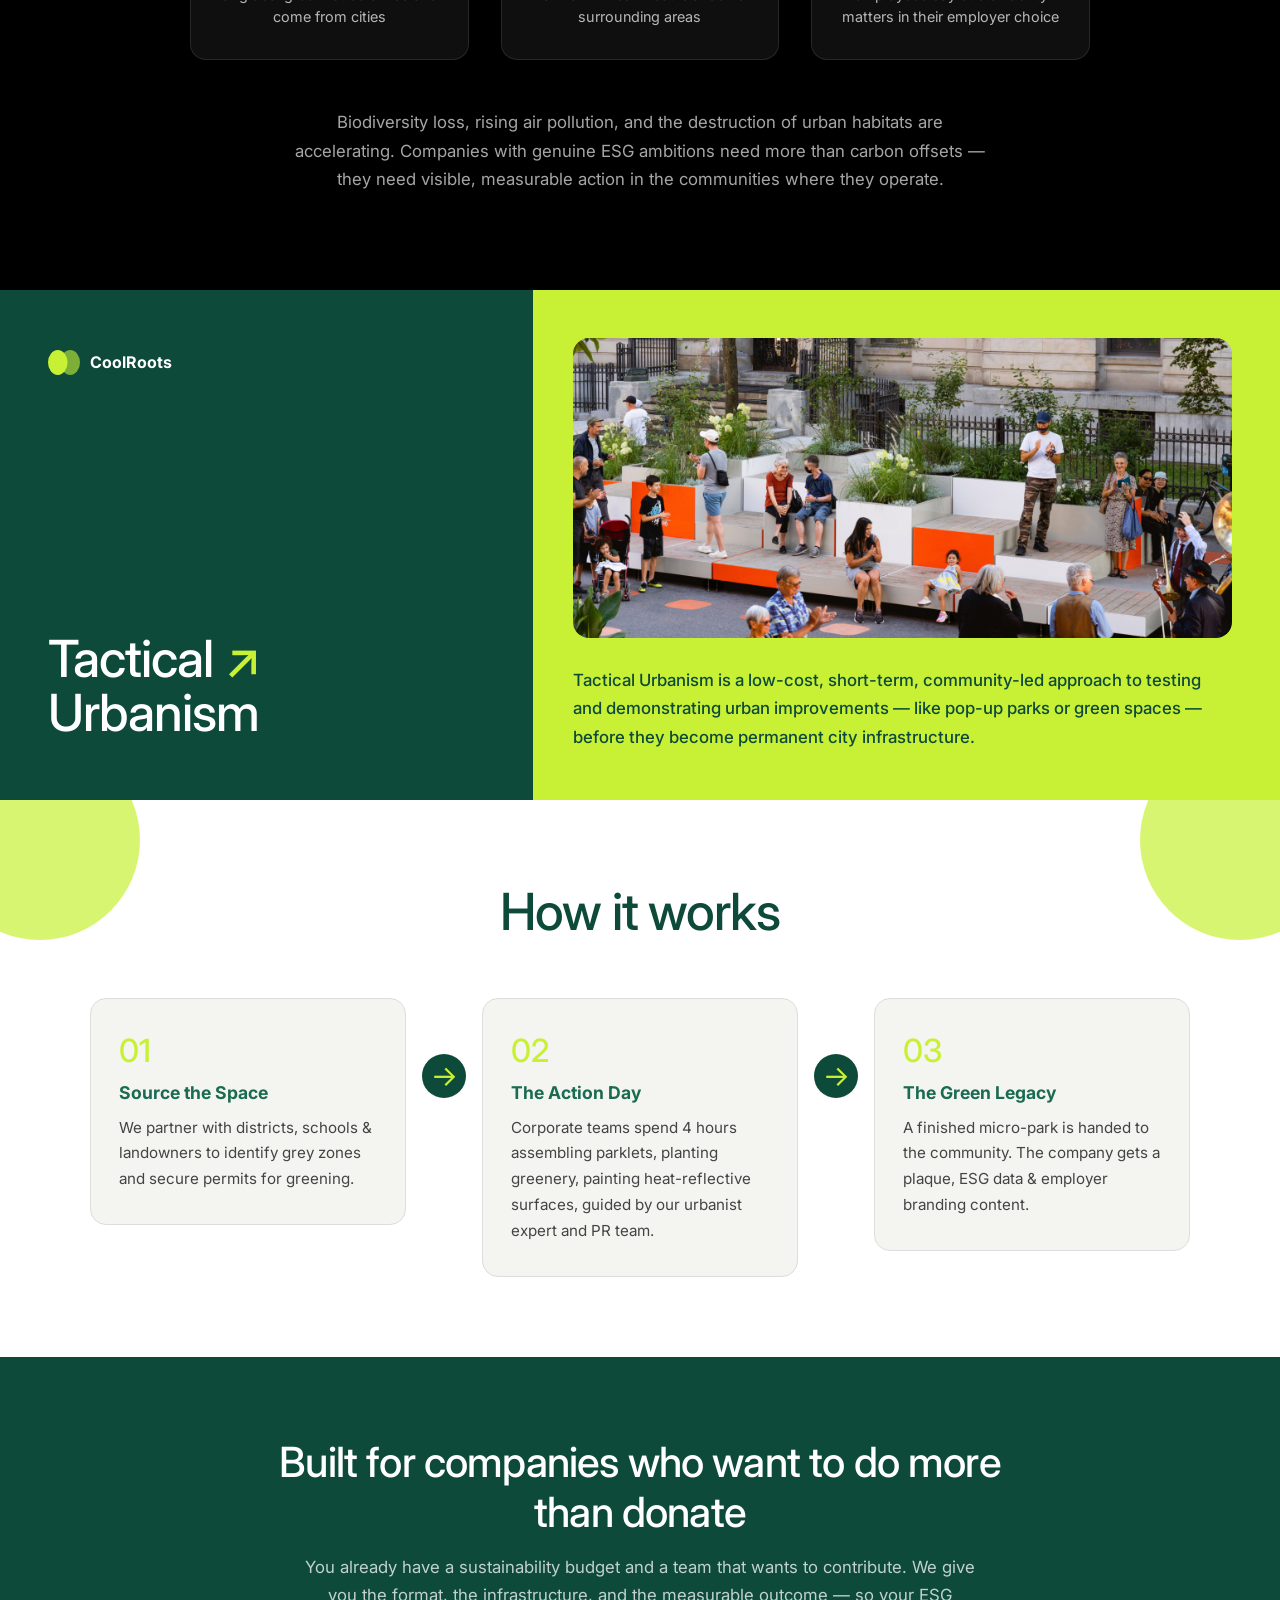
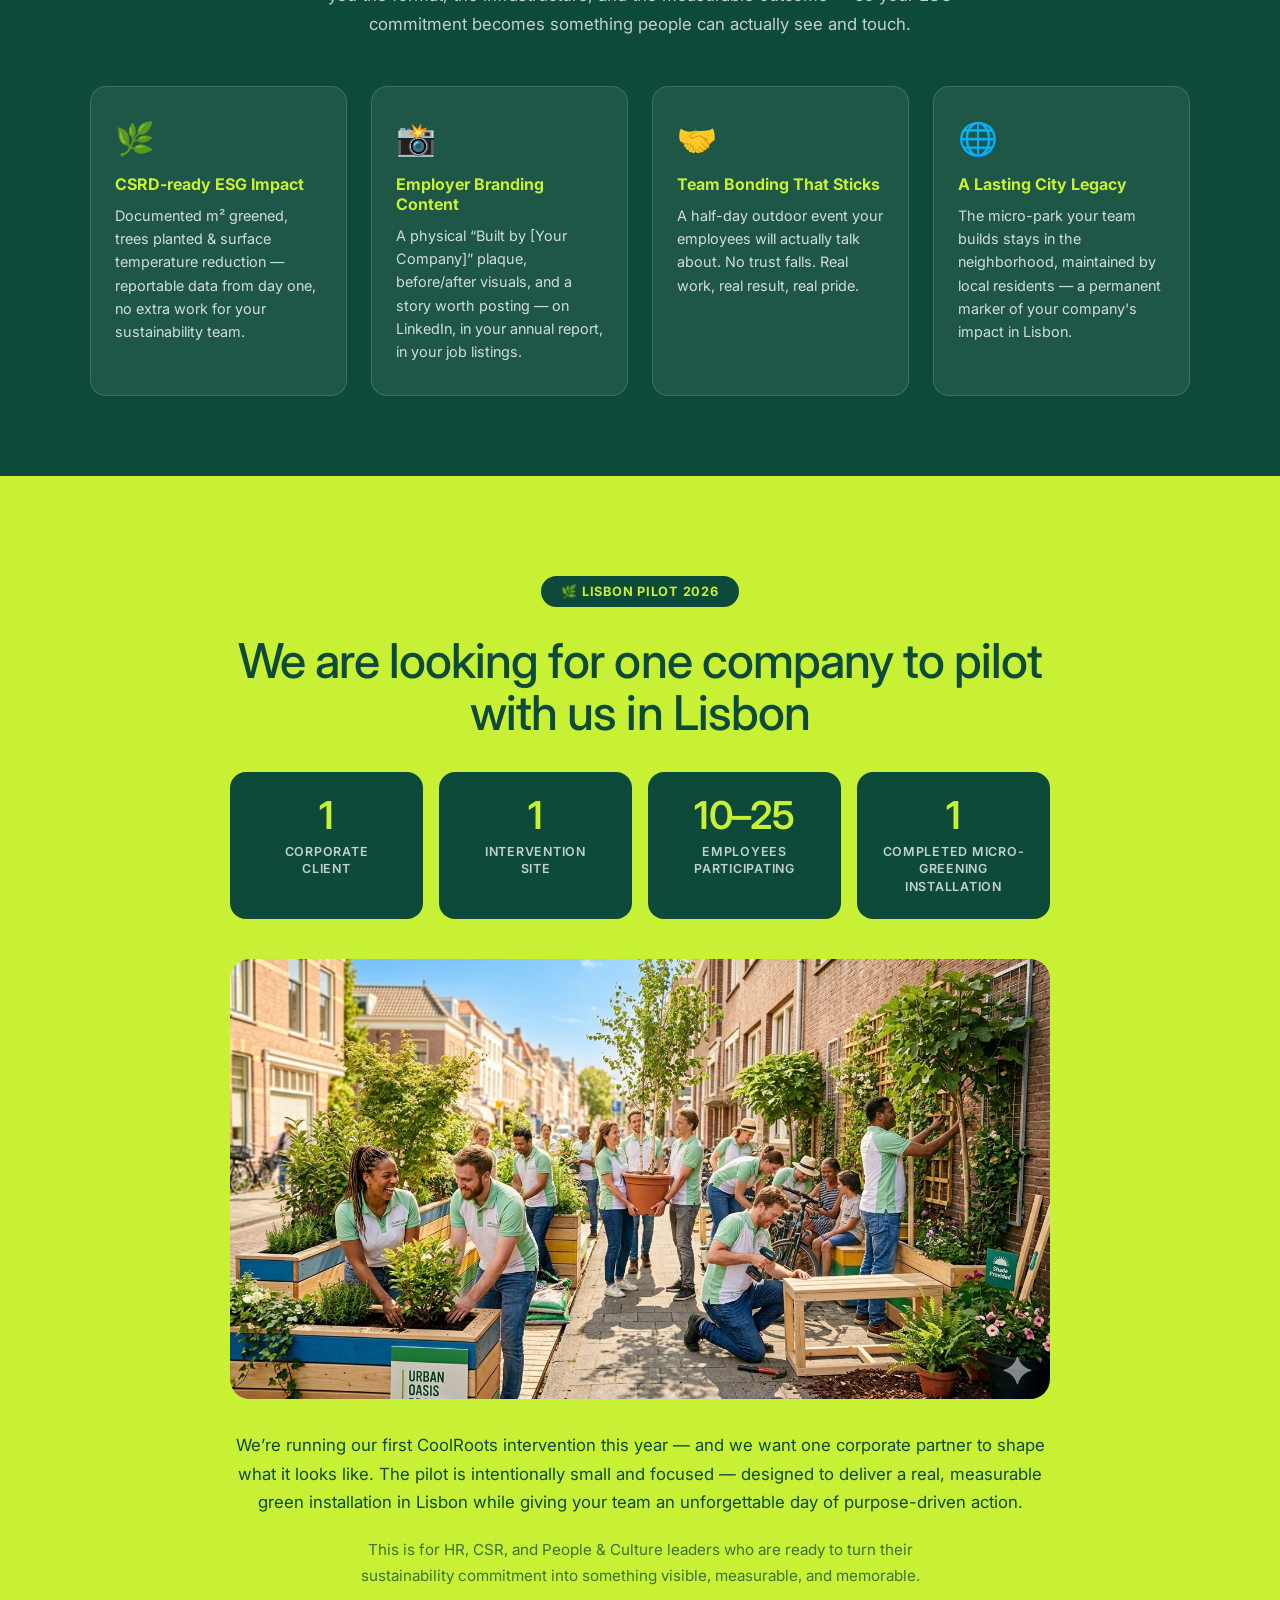
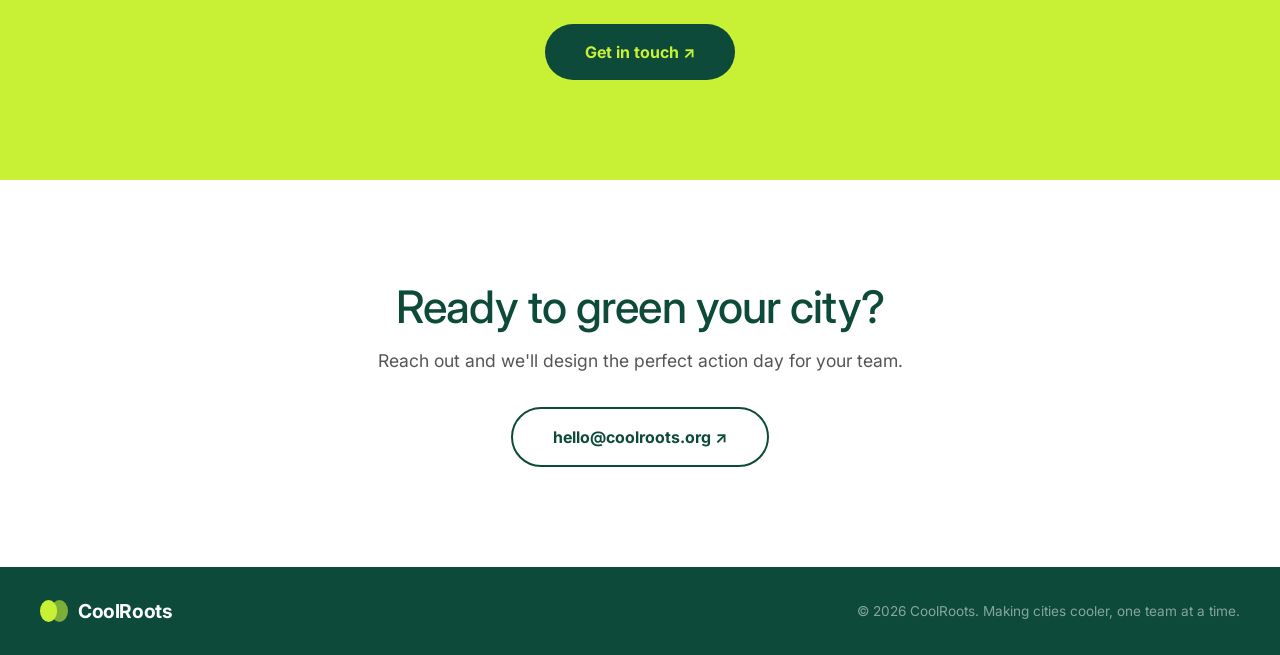
==== commit 309626c5: "Fix hero white lines, black challenge bg, pilot scope cards, Gemini image placement" ====
--- a/index.html
+++ b/index.html
@@ -166,13 +166,36 @@
     <div class="pilot-inner">
       <div class="pilot-badge">&#127807; Lisbon Pilot 2026</div>
       <h2>We are looking for one company to pilot with us in Lisbon</h2>
-      <p>We&rsquo;re running our first CoolRoots intervention this year &mdash; and we want one corporate partner to shape what it looks like. The pilot is intentionally small and focused: <strong>1 corporate client</strong>, <strong>1 intervention site</strong> in Lisbon, <strong>10&ndash;25 employees</strong> participating, and <strong>1 completed micro-greening installation</strong> handed to the neighborhood at the end of the day.</p>
+
+      <!-- Pilot scope cards -->
+      <div class="pilot-scope">
+        <div class="scope-card">
+          <span class="scope-num">1</span>
+          <span class="scope-label">Corporate<br/>Client</span>
+        </div>
+        <div class="scope-card">
+          <span class="scope-num">1</span>
+          <span class="scope-label">Intervention<br/>Site</span>
+        </div>
+        <div class="scope-card">
+          <span class="scope-num">10&ndash;25</span>
+          <span class="scope-label">Employees<br/>Participating</span>
+        </div>
+        <div class="scope-card">
+          <span class="scope-num">1</span>
+          <span class="scope-label">Completed Micro-Greening<br/>Installation</span>
+        </div>
+      </div>
+
+      <!-- Gemini image between headline and description -->
       <img
         src="./Gemini_Generated_Image_pnqhwhpnqhwhpnqh.png"
         alt="Corporate team greening the city"
         class="pilot-img"
         loading="lazy"
       />
+
+      <p>We&rsquo;re running our first CoolRoots intervention this year &mdash; and we want one corporate partner to shape what it looks like. The pilot is intentionally small and focused &mdash; designed to deliver a real, measurable green installation in Lisbon while giving your team an unforgettable day of purpose-driven action.</p>
       <p class="pilot-who">This is for HR, CSR, and People &amp; Culture leaders who are ready to turn their sustainability commitment into something visible, measurable, and memorable.</p>
       <a class="cta-btn" href="mailto:hello@coolroots.org?subject=Lisbon%20Pilot%20Interest">Get in touch &#x2197;</a>
     </div>
--- a/style.css
+++ b/style.css
@@ -34,16 +34,25 @@
 .nav-cta { color: var(--lime); font-weight: 600; text-decoration: none; font-size: 0.95rem; border: 1.5px solid var(--lime); padding: 8px 20px; border-radius: 100px; transition: background 0.2s, color 0.2s; }
 .nav-cta:hover { background: var(--lime); color: var(--green-dark); }
 
-/* HERO — edge-to-edge, no side gaps */
-.hero { background: var(--green-dark); padding: 0; }
+/* HERO — completely edge-to-edge, zero gaps */
+.hero {
+  background: #000;
+  padding: 0;
+  margin: 0;
+  display: block;
+  line-height: 0;
+}
 .hero-image-wrapper {
   position: relative;
   width: 100%;
   cursor: pointer;
   aspect-ratio: 16/7;
-  background: #0a3328;
+  background: #000;
   overflow: hidden;
   border-radius: 0;
+  margin: 0;
+  padding: 0;
+  display: block;
 }
 .hero-img { width: 100%; height: 100%; object-fit: cover; display: block; position: absolute; top: 0; left: 0; transition: opacity 0.9s ease; }
 .hero-img-after { opacity: 0; }
@@ -60,8 +69,8 @@
 .vp-sub { font-size: 1.1rem; color: var(--green-dark); max-width: 640px; margin: 0 auto 32px; line-height: 1.65; }
 .vp-arrow { font-size: 1.5rem; color: var(--green-dark); }
 
-/* CHALLENGE — black background for clear separation */
-.challenge { background: #000; padding: 96px 24px; }
+/* CHALLENGE — pure black for sharp contrast against lime value prop */
+.challenge { background: #000000; padding: 96px 24px; }
 .challenge-inner { max-width: 1100px; margin: 0 auto; }
 .challenge-content { text-align: center; }
 .challenge-label { font-size: 0.85rem; font-weight: 700; color: var(--lime); text-transform: uppercase; letter-spacing: 0.1em; margin-bottom: 20px; }
@@ -109,16 +118,53 @@
 .pilot { background: var(--lime); padding: 100px 24px; text-align: center; }
 .pilot-inner { max-width: 820px; margin: 0 auto; }
 .pilot-badge { display: inline-block; background: var(--green-dark); color: var(--lime); font-size: 0.8rem; font-weight: 700; padding: 8px 20px; border-radius: 100px; margin-bottom: 28px; letter-spacing: 0.06em; text-transform: uppercase; }
-.pilot h2 { font-family: var(--font-display); font-size: clamp(1.8rem, 4vw, 3rem); font-weight: 500; color: var(--green-dark); margin-bottom: 20px; letter-spacing: -0.02em; line-height: 1.1; }
-.pilot p { font-size: 1.05rem; color: var(--green-dark); line-height: 1.7; margin-bottom: 20px; }
+.pilot h2 { font-family: var(--font-display); font-size: clamp(1.8rem, 4vw, 3rem); font-weight: 500; color: var(--green-dark); margin-bottom: 32px; letter-spacing: -0.02em; line-height: 1.1; }
+
+/* Pilot scope cards */
+.pilot-scope {
+  display: grid;
+  grid-template-columns: repeat(4, 1fr);
+  gap: 16px;
+  margin-bottom: 40px;
+}
+.scope-card {
+  background: var(--green-dark);
+  border-radius: var(--radius);
+  padding: 24px 16px;
+  display: flex;
+  flex-direction: column;
+  align-items: center;
+  gap: 8px;
+}
+.scope-num {
+  font-family: var(--font-display);
+  font-size: clamp(1.8rem, 3vw, 2.6rem);
+  font-weight: 600;
+  color: var(--lime);
+  line-height: 1;
+  letter-spacing: -0.02em;
+}
+.scope-label {
+  font-size: 0.78rem;
+  font-weight: 600;
+  color: rgba(255,255,255,0.75);
+  text-transform: uppercase;
+  letter-spacing: 0.06em;
+  line-height: 1.4;
+  text-align: center;
+}
+
+/* Gemini pilot image */
 .pilot-img {
   width: 100%;
   border-radius: 20px;
   display: block;
-  margin: 32px 0;
+  margin: 0 0 32px 0;
   object-fit: cover;
-  max-height: 420px;
+  max-height: 440px;
 }
+
+.pilot p { font-size: 1.05rem; color: var(--green-dark); line-height: 1.7; margin-bottom: 20px; }
 .pilot-who { font-size: 0.95rem !important; opacity: 0.75; margin-bottom: 36px !important; max-width: 600px; margin-left: auto !important; margin-right: auto !important; text-align: center; }
 
 /* CONTACT */
@@ -142,7 +188,9 @@
   .steps { flex-direction: column; }
   .step-arrow { transform: rotate(90deg); margin: 0 auto; }
   .hero-image-wrapper { aspect-ratio: 4/3; }
+  .pilot-scope { grid-template-columns: repeat(2, 1fr); }
 }
 @media (max-width: 600px) {
   .pilot-img { border-radius: 12px; }
+  .pilot-scope { grid-template-columns: repeat(2, 1fr); gap: 12px; }
 }
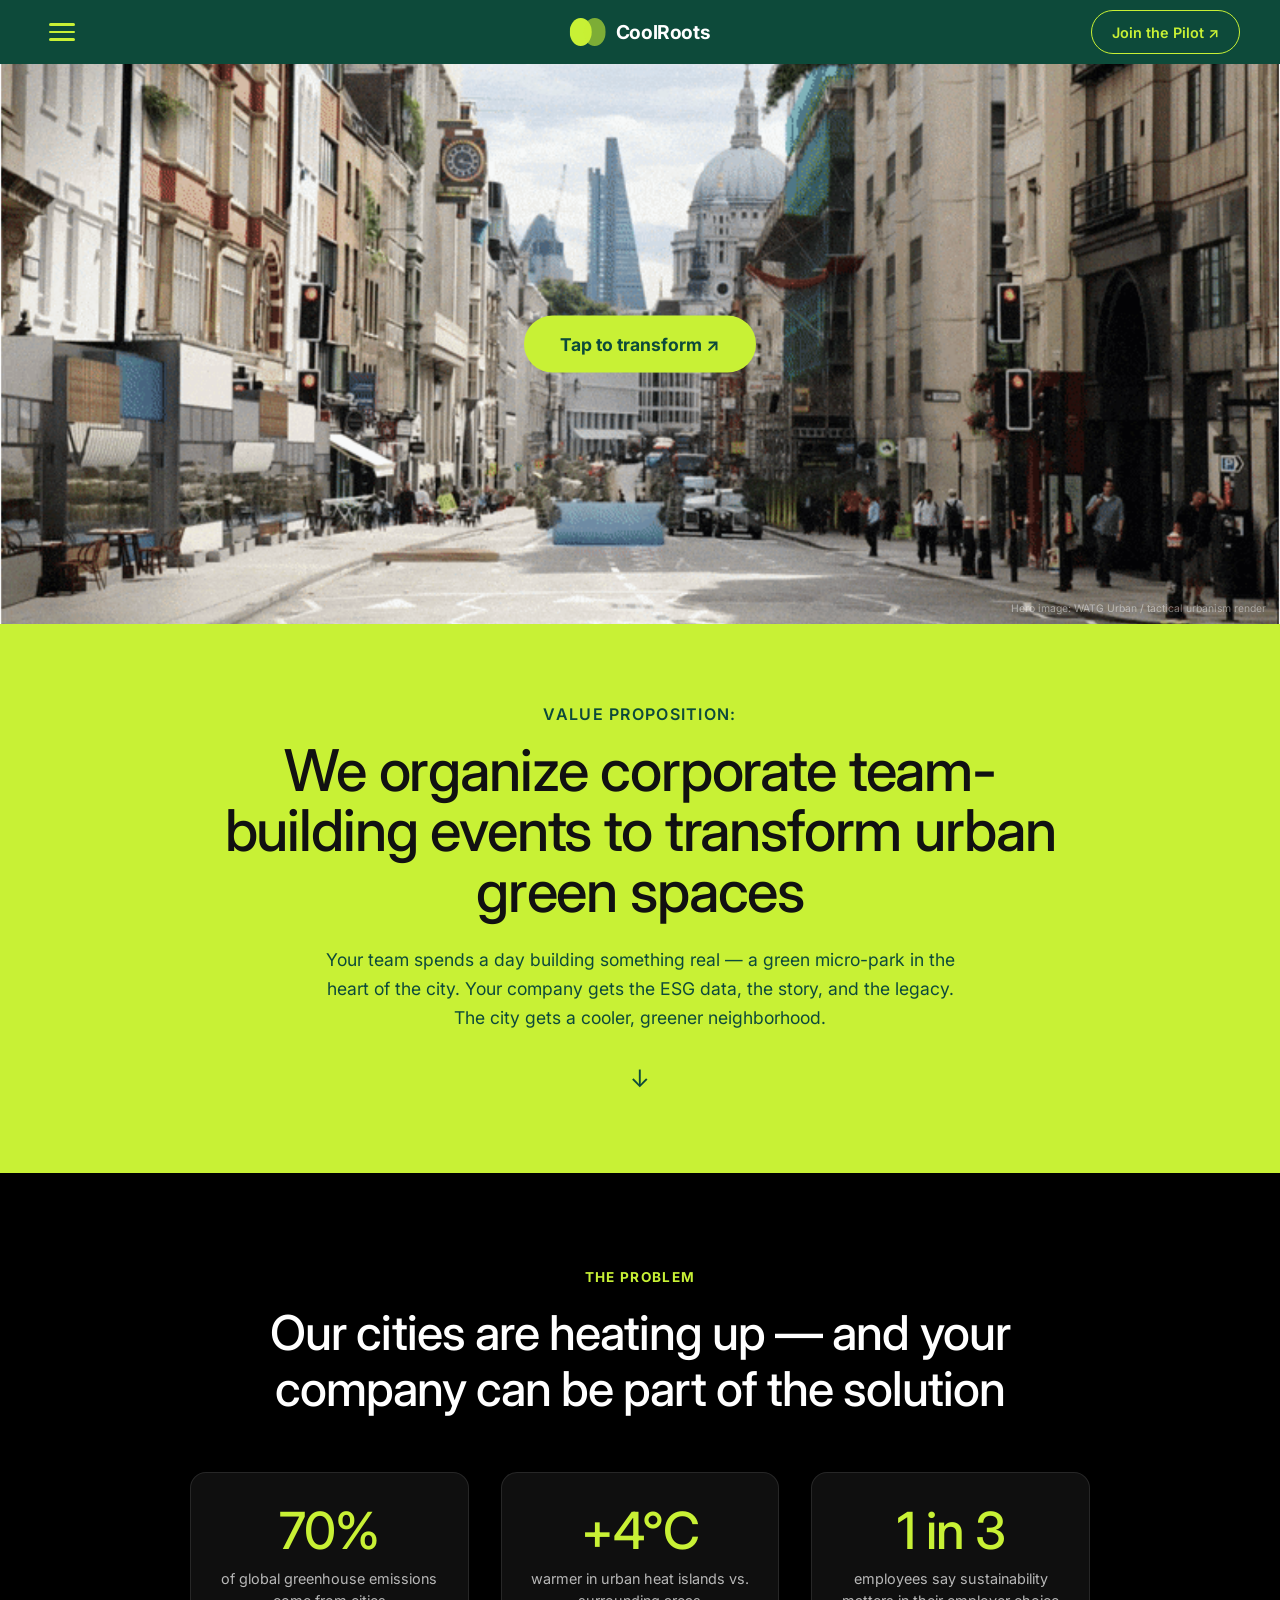
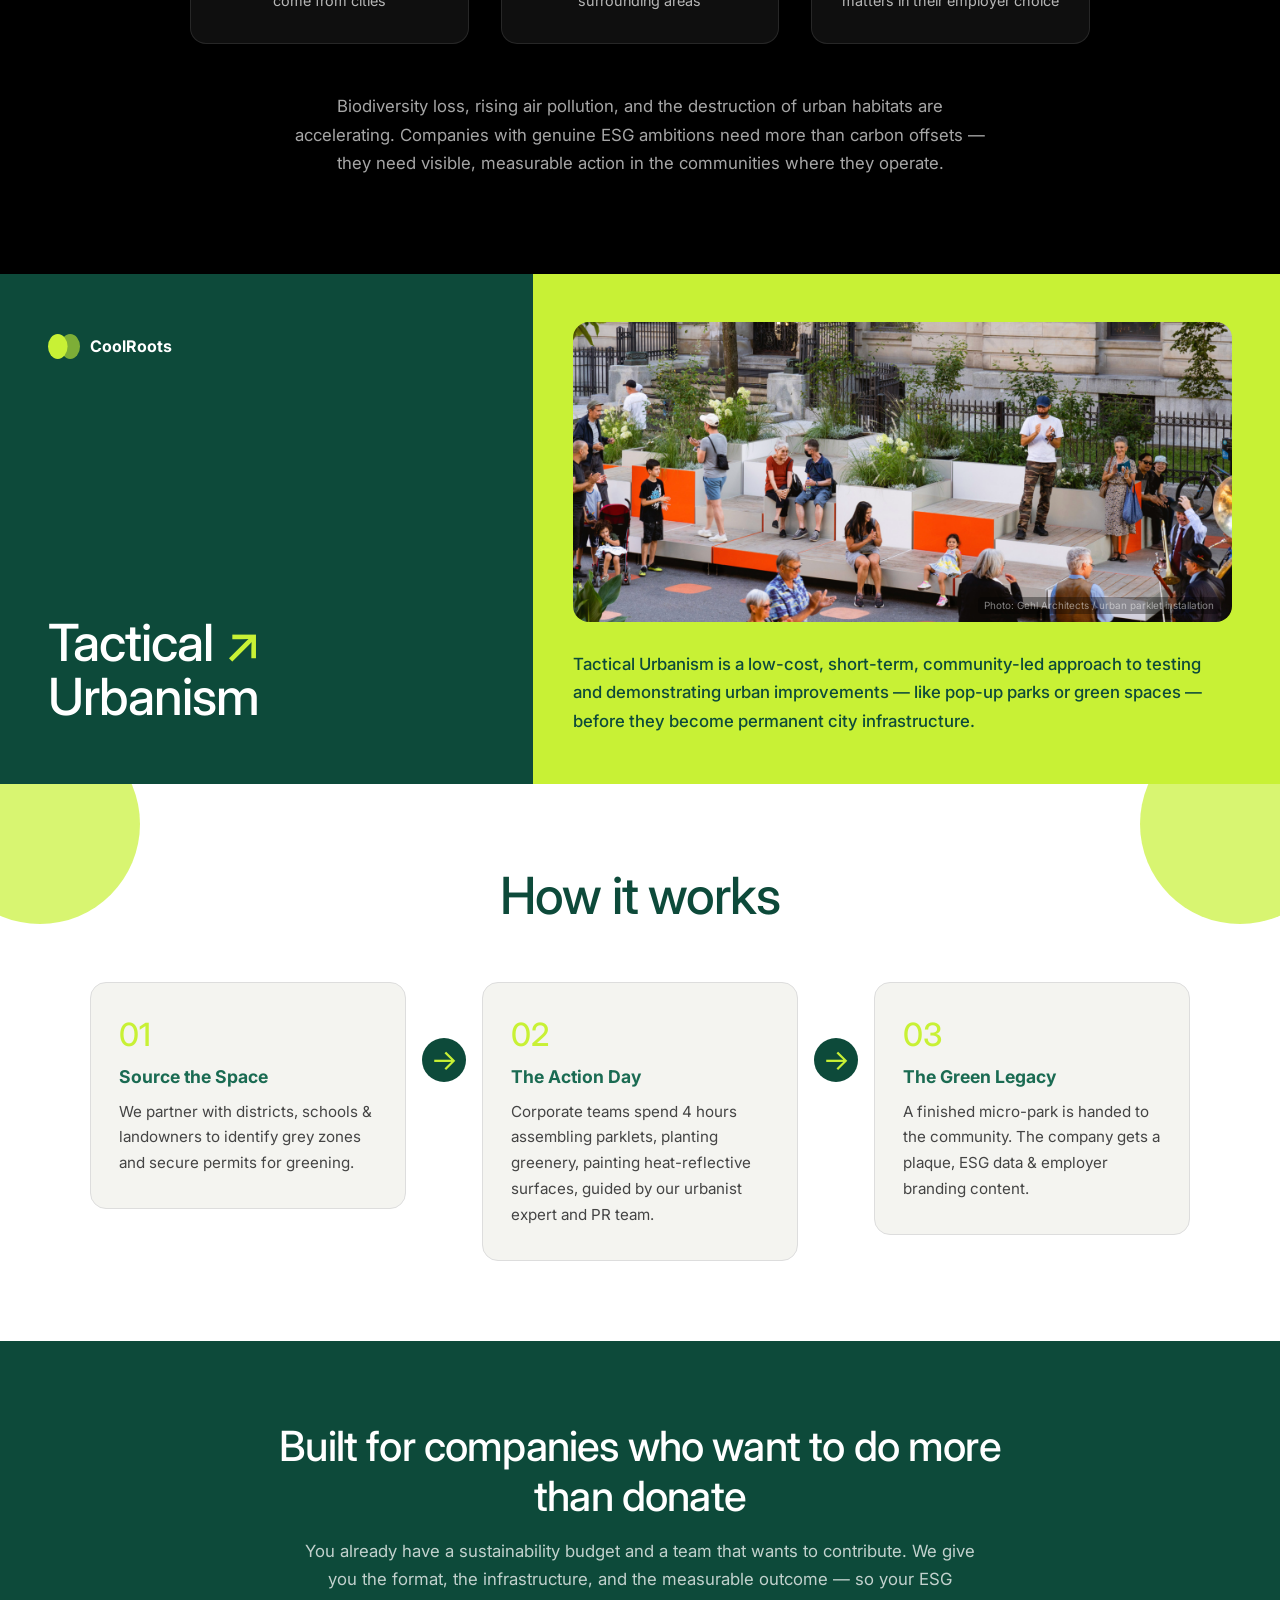
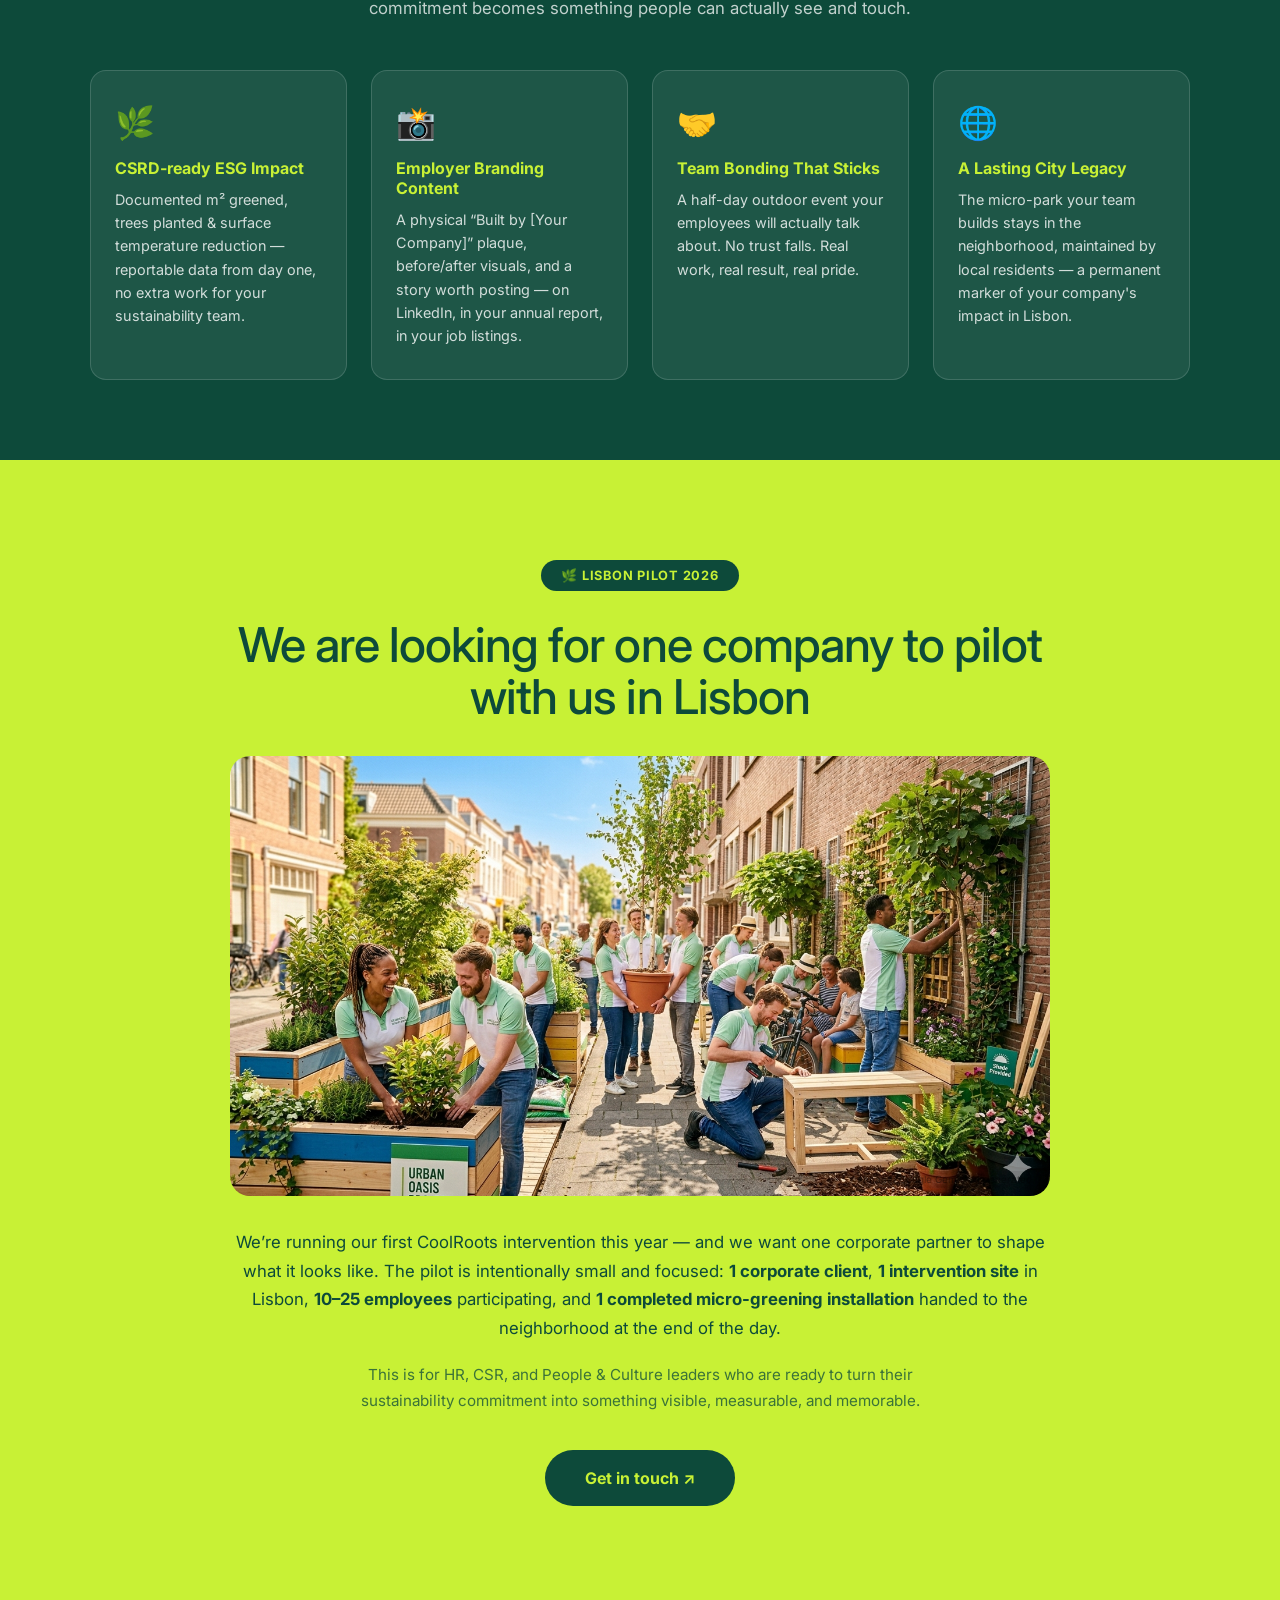
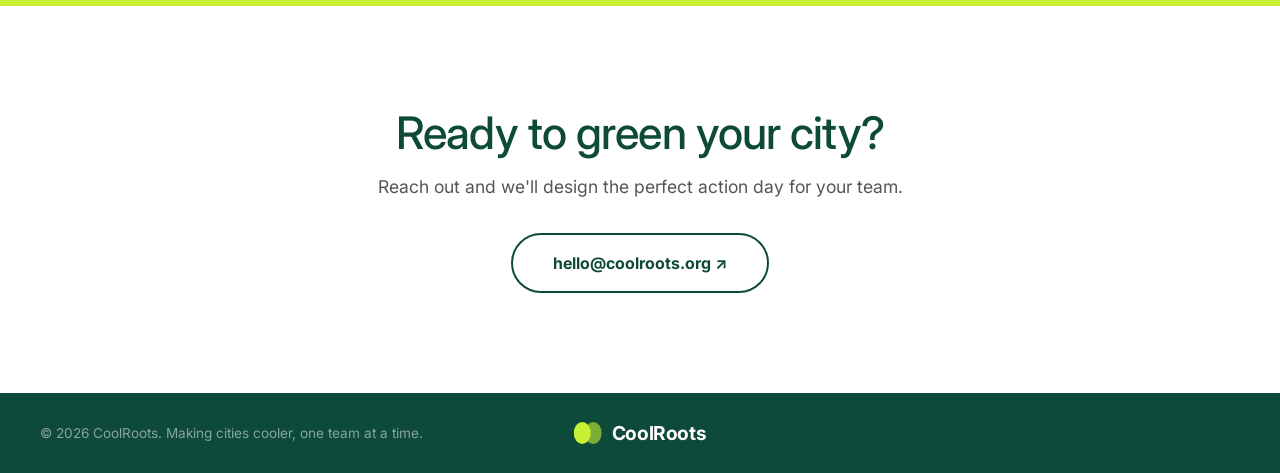
==== commit c2fb68ee: "Nav button→Pilot, mail→s-mauer@ucp.pt, GIF plays once stays on endframe, mobile hero fix, image cred" ====
--- a/index.html
+++ b/index.html
@@ -13,7 +13,7 @@
   <!-- NAV -->
   <nav>
     <div class="nav-inner">
-      <div class="hamburger"><span></span><span></span><span></span></div>
+      <button class="hamburger" aria-label="Open menu"><span></span><span></span><span></span></button>
       <div class="logo">
         <svg width="36" height="28" viewBox="0 0 36 28" fill="none" xmlns="http://www.w3.org/2000/svg">
           <ellipse cx="11" cy="14" rx="11" ry="14" fill="#C8F135"/>
@@ -27,7 +27,7 @@
 
   <!-- HERO -->
   <section class="hero">
-    <div class="hero-image-wrapper" id="heroWrapper" onclick="transformCity()">
+    <div class="hero-image-wrapper" id="heroWrapper">
       <img
         src="./hero-thumbnail.jpg"
         alt="City street before greening"
@@ -37,12 +37,13 @@
       />
       <img
         src=""
-        data-src="https://www.thisiscolossal.com/wp-content/uploads/2021/04/1181579_81_108552_ENinTa7GV.gif"
+        data-src=""
         alt="City transforming into green space"
         class="hero-img hero-img-after"
         id="heroImgAfter"
       />
-      <button class="tap-btn" id="tapBtn">Tap to transform &#x2197;</button>
+      <button class="tap-btn" id="tapBtn" onclick="transformCity()">Tap to transform &#x2197;</button>
+      <span class="hero-credit">Hero image: WATG Urban / tactical urbanism render</span>
     </div>
   </section>
 
@@ -95,13 +96,16 @@
         <h2 class="tactical-title">Tactical <span class="lime-text">&#x2197;</span><br/>Urbanism</h2>
       </div>
       <div class="tactical-right">
-        <img
-          src="./tactical-urbanism.jpg"
-          alt="Community parklet tactical urbanism installation"
-          class="tactical-img"
-          loading="lazy"
-          onerror="this.src='https://images.unsplash.com/photo-1558618666-fcd25c85cd64?w=900&auto=format&fit=crop&q=80'"
-        />
+        <div class="tactical-img-wrap">
+          <img
+            src="./tactical-urbanism.jpg"
+            alt="Community parklet tactical urbanism installation"
+            class="tactical-img"
+            loading="lazy"
+            onerror="this.src='https://images.unsplash.com/photo-1558618666-fcd25c85cd64?w=900&auto=format&fit=crop&q=80'"
+          />
+          <span class="img-credit">Photo: Gehl Architects / urban parklet installation</span>
+        </div>
         <p class="tactical-desc">Tactical Urbanism is a low-cost, short-term, community-led approach to testing and demonstrating urban improvements &mdash; like pop-up parks or green spaces &mdash; before they become permanent city infrastructure.</p>
       </div>
     </div>
@@ -167,37 +171,20 @@
       <div class="pilot-badge">&#127807; Lisbon Pilot 2026</div>
       <h2>We are looking for one company to pilot with us in Lisbon</h2>
 
-      <!-- Pilot scope cards -->
-      <div class="pilot-scope">
-        <div class="scope-card">
-          <span class="scope-num">1</span>
-          <span class="scope-label">Corporate<br/>Client</span>
-        </div>
-        <div class="scope-card">
-          <span class="scope-num">1</span>
-          <span class="scope-label">Intervention<br/>Site</span>
-        </div>
-        <div class="scope-card">
-          <span class="scope-num">10&ndash;25</span>
-          <span class="scope-label">Employees<br/>Participating</span>
-        </div>
-        <div class="scope-card">
-          <span class="scope-num">1</span>
-          <span class="scope-label">Completed Micro-Greening<br/>Installation</span>
-        </div>
-      </div>
-
-      <!-- Gemini image between headline and description -->
-      <img
-        src="./Gemini_Generated_Image_pnqhwhpnqhwhpnqh.png"
-        alt="Corporate team greening the city"
-        class="pilot-img"
-        loading="lazy"
-      />
-
-      <p>We&rsquo;re running our first CoolRoots intervention this year &mdash; and we want one corporate partner to shape what it looks like. The pilot is intentionally small and focused &mdash; designed to deliver a real, measurable green installation in Lisbon while giving your team an unforgettable day of purpose-driven action.</p>
+      <!-- Gemini image -->
+      <div class="pilot-img-wrap">
+        <img
+          src="./Gemini_Generated_Image_pnqhwhpnqhwhpnqh.png"
+          alt="Corporate team greening the city"
+          class="pilot-img"
+          loading="lazy"
+        />
+        <span class="img-credit img-credit-dark">Image: Google Gemini AI generated</span>
+      </div>
+
+      <p>We&rsquo;re running our first CoolRoots intervention this year &mdash; and we want one corporate partner to shape what it looks like. The pilot is intentionally small and focused: <strong>1 corporate client</strong>, <strong>1 intervention site</strong> in Lisbon, <strong>10&ndash;25 employees</strong> participating, and <strong>1 completed micro-greening installation</strong> handed to the neighborhood at the end of the day.</p>
       <p class="pilot-who">This is for HR, CSR, and People &amp; Culture leaders who are ready to turn their sustainability commitment into something visible, measurable, and memorable.</p>
-      <a class="cta-btn" href="mailto:hello@coolroots.org?subject=Lisbon%20Pilot%20Interest">Get in touch &#x2197;</a>
+      <a class="cta-btn" href="mailto:s-mauer@ucp.pt?subject=CoolRoots%20Lisbon%20Pilot%20Interest">Get in touch &#x2197;</a>
     </div>
   </section>
 
--- a/style.css
+++ b/style.css
@@ -26,15 +26,69 @@
 }
 
 /* NAV */
-nav { background: var(--green-dark); position: sticky; top: 0; z-index: 100; padding: 12px 32px; }
-.nav-inner { max-width: 1200px; margin: 0 auto; height: 56px; display: flex; align-items: center; justify-content: space-between; }
-.hamburger { display: flex; flex-direction: column; gap: 5px; cursor: pointer; }
+nav {
+  background: var(--green-dark);
+  position: sticky;
+  top: 0;
+  z-index: 100;
+  padding: 0 24px;
+}
+.nav-inner {
+  max-width: 1200px;
+  margin: 0 auto;
+  height: 64px;
+  display: flex;
+  align-items: center;
+  justify-content: space-between;
+  gap: 16px;
+}
+.hamburger {
+  display: flex;
+  flex-direction: column;
+  gap: 5px;
+  cursor: pointer;
+  background: none;
+  border: none;
+  padding: 8px;
+  flex-shrink: 0;
+  /* min touch target */
+  min-width: 44px;
+  min-height: 44px;
+  justify-content: center;
+  align-items: center;
+}
 .hamburger span { display: block; width: 26px; height: 2.5px; background: var(--lime); border-radius: 2px; }
-.logo { display: flex; align-items: center; gap: 10px; color: var(--white); font-weight: 700; font-size: 1.2rem; letter-spacing: -0.02em; }
-.nav-cta { color: var(--lime); font-weight: 600; text-decoration: none; font-size: 0.95rem; border: 1.5px solid var(--lime); padding: 8px 20px; border-radius: 100px; transition: background 0.2s, color 0.2s; }
+.logo {
+  display: flex;
+  align-items: center;
+  gap: 10px;
+  color: var(--white);
+  font-weight: 700;
+  font-size: 1.2rem;
+  letter-spacing: -0.02em;
+  /* center on mobile */
+  position: absolute;
+  left: 50%;
+  transform: translateX(-50%);
+}
+.nav-cta {
+  color: var(--lime);
+  font-weight: 600;
+  text-decoration: none;
+  font-size: 0.9rem;
+  border: 1.5px solid var(--lime);
+  padding: 10px 20px;
+  border-radius: 100px;
+  transition: background 0.2s, color 0.2s;
+  white-space: nowrap;
+  flex-shrink: 0;
+  min-height: 44px;
+  display: flex;
+  align-items: center;
+}
 .nav-cta:hover { background: var(--lime); color: var(--green-dark); }
 
-/* HERO — completely edge-to-edge, zero gaps */
+/* HERO — completely edge-to-edge */
 .hero {
   background: #000;
   padding: 0;
@@ -54,12 +108,73 @@
   padding: 0;
   display: block;
 }
-.hero-img { width: 100%; height: 100%; object-fit: cover; display: block; position: absolute; top: 0; left: 0; transition: opacity 0.9s ease; }
+.hero-img {
+  width: 100%;
+  height: 100%;
+  object-fit: cover;
+  display: block;
+  position: absolute;
+  top: 0;
+  left: 0;
+  transition: opacity 0.9s ease;
+}
 .hero-img-after { opacity: 0; }
 .hero-image-wrapper.transformed .hero-img-after { opacity: 1; }
-.tap-btn { position: absolute; top: 50%; left: 50%; transform: translate(-50%, -50%); background: var(--lime); color: var(--green-dark); font-weight: 700; font-size: 1.1rem; font-family: var(--font-body); border: none; border-radius: 100px; padding: 18px 36px; cursor: pointer; transition: opacity 0.5s ease, transform 0.2s; white-space: nowrap; z-index: 10; }
+.tap-btn {
+  position: absolute;
+  top: 50%;
+  left: 50%;
+  transform: translate(-50%, -50%);
+  background: var(--lime);
+  color: var(--green-dark);
+  font-weight: 700;
+  font-size: clamp(0.85rem, 2.5vw, 1.1rem);
+  font-family: var(--font-body);
+  border: none;
+  border-radius: 100px;
+  padding: clamp(12px, 2vw, 18px) clamp(20px, 4vw, 36px);
+  cursor: pointer;
+  transition: opacity 0.5s ease, transform 0.2s;
+  white-space: nowrap;
+  z-index: 10;
+}
 .hero-image-wrapper:hover .tap-btn { transform: translate(-50%, -50%) scale(1.04); }
 .hero-image-wrapper.transformed .tap-btn { opacity: 0; pointer-events: none; }
+
+/* Image/GIF credit overlays */
+.hero-credit {
+  position: absolute;
+  bottom: 10px;
+  right: 14px;
+  font-size: 0.65rem;
+  color: rgba(255,255,255,0.45);
+  font-family: var(--font-body);
+  z-index: 5;
+  pointer-events: none;
+  line-height: 1;
+}
+.tactical-img-wrap { position: relative; display: block; }
+.img-credit {
+  position: absolute;
+  bottom: 8px;
+  right: 12px;
+  font-size: 0.62rem;
+  color: rgba(255,255,255,0.5);
+  background: rgba(0,0,0,0.35);
+  padding: 2px 6px;
+  border-radius: 4px;
+  pointer-events: none;
+  line-height: 1.3;
+}
+.img-credit-dark {
+  color: rgba(0,0,0,0.4);
+  background: rgba(0,0,0,0.08);
+}
+
+/* Mobile: stack hero taller */
+@media (max-width: 600px) {
+  .hero-image-wrapper { aspect-ratio: 4/3; }
+}
 
 /* VALUE PROP */
 .value-prop { background: var(--lime); padding: 80px 24px; }
@@ -69,7 +184,7 @@
 .vp-sub { font-size: 1.1rem; color: var(--green-dark); max-width: 640px; margin: 0 auto 32px; line-height: 1.65; }
 .vp-arrow { font-size: 1.5rem; color: var(--green-dark); }
 
-/* CHALLENGE — pure black for sharp contrast against lime value prop */
+/* CHALLENGE — pure black */
 .challenge { background: #000000; padding: 96px 24px; }
 .challenge-inner { max-width: 1100px; margin: 0 auto; }
 .challenge-content { text-align: center; }
@@ -89,7 +204,8 @@
 .tactical-title { font-family: var(--font-display); font-size: clamp(2.4rem, 4vw, 3.8rem); font-weight: 500; color: var(--white); line-height: 1.05; letter-spacing: -0.02em; margin-top: auto; }
 .lime-text { color: var(--lime); }
 .tactical-right { background: var(--lime); padding: 48px 48px 48px 40px; display: flex; flex-direction: column; gap: 28px; justify-content: center; }
-.tactical-img { width: 100%; border-radius: var(--radius); object-fit: cover; max-height: 300px; }
+.tactical-img-wrap { position: relative; }
+.tactical-img { width: 100%; border-radius: var(--radius); object-fit: cover; max-height: 300px; display: block; }
 .tactical-desc { font-size: 1.05rem; line-height: 1.7; color: var(--green-dark); font-weight: 500; }
 
 /* HOW IT WORKS */
@@ -120,46 +236,16 @@
 .pilot-badge { display: inline-block; background: var(--green-dark); color: var(--lime); font-size: 0.8rem; font-weight: 700; padding: 8px 20px; border-radius: 100px; margin-bottom: 28px; letter-spacing: 0.06em; text-transform: uppercase; }
 .pilot h2 { font-family: var(--font-display); font-size: clamp(1.8rem, 4vw, 3rem); font-weight: 500; color: var(--green-dark); margin-bottom: 32px; letter-spacing: -0.02em; line-height: 1.1; }
 
-/* Pilot scope cards */
-.pilot-scope {
-  display: grid;
-  grid-template-columns: repeat(4, 1fr);
-  gap: 16px;
-  margin-bottom: 40px;
-}
-.scope-card {
-  background: var(--green-dark);
-  border-radius: var(--radius);
-  padding: 24px 16px;
-  display: flex;
-  flex-direction: column;
-  align-items: center;
-  gap: 8px;
-}
-.scope-num {
-  font-family: var(--font-display);
-  font-size: clamp(1.8rem, 3vw, 2.6rem);
-  font-weight: 600;
-  color: var(--lime);
-  line-height: 1;
-  letter-spacing: -0.02em;
-}
-.scope-label {
-  font-size: 0.78rem;
-  font-weight: 600;
-  color: rgba(255,255,255,0.75);
-  text-transform: uppercase;
-  letter-spacing: 0.06em;
-  line-height: 1.4;
-  text-align: center;
-}
-
 /* Gemini pilot image */
+.pilot-img-wrap {
+  position: relative;
+  display: block;
+  margin-bottom: 32px;
+}
 .pilot-img {
   width: 100%;
   border-radius: 20px;
   display: block;
-  margin: 0 0 32px 0;
   object-fit: cover;
   max-height: 440px;
 }
@@ -187,10 +273,12 @@
   .challenge-stats { grid-template-columns: 1fr; }
   .steps { flex-direction: column; }
   .step-arrow { transform: rotate(90deg); margin: 0 auto; }
+}
+@media (max-width: 600px) {
   .hero-image-wrapper { aspect-ratio: 4/3; }
-  .pilot-scope { grid-template-columns: repeat(2, 1fr); }
-}
-@media (max-width: 600px) {
   .pilot-img { border-radius: 12px; }
-  .pilot-scope { grid-template-columns: repeat(2, 1fr); gap: 12px; }
-}
+  nav { padding: 0 16px; }
+  .logo { font-size: 1rem; }
+  .logo svg { width: 28px; height: 22px; }
+  .nav-cta { font-size: 0.8rem; padding: 8px 14px; }
+}
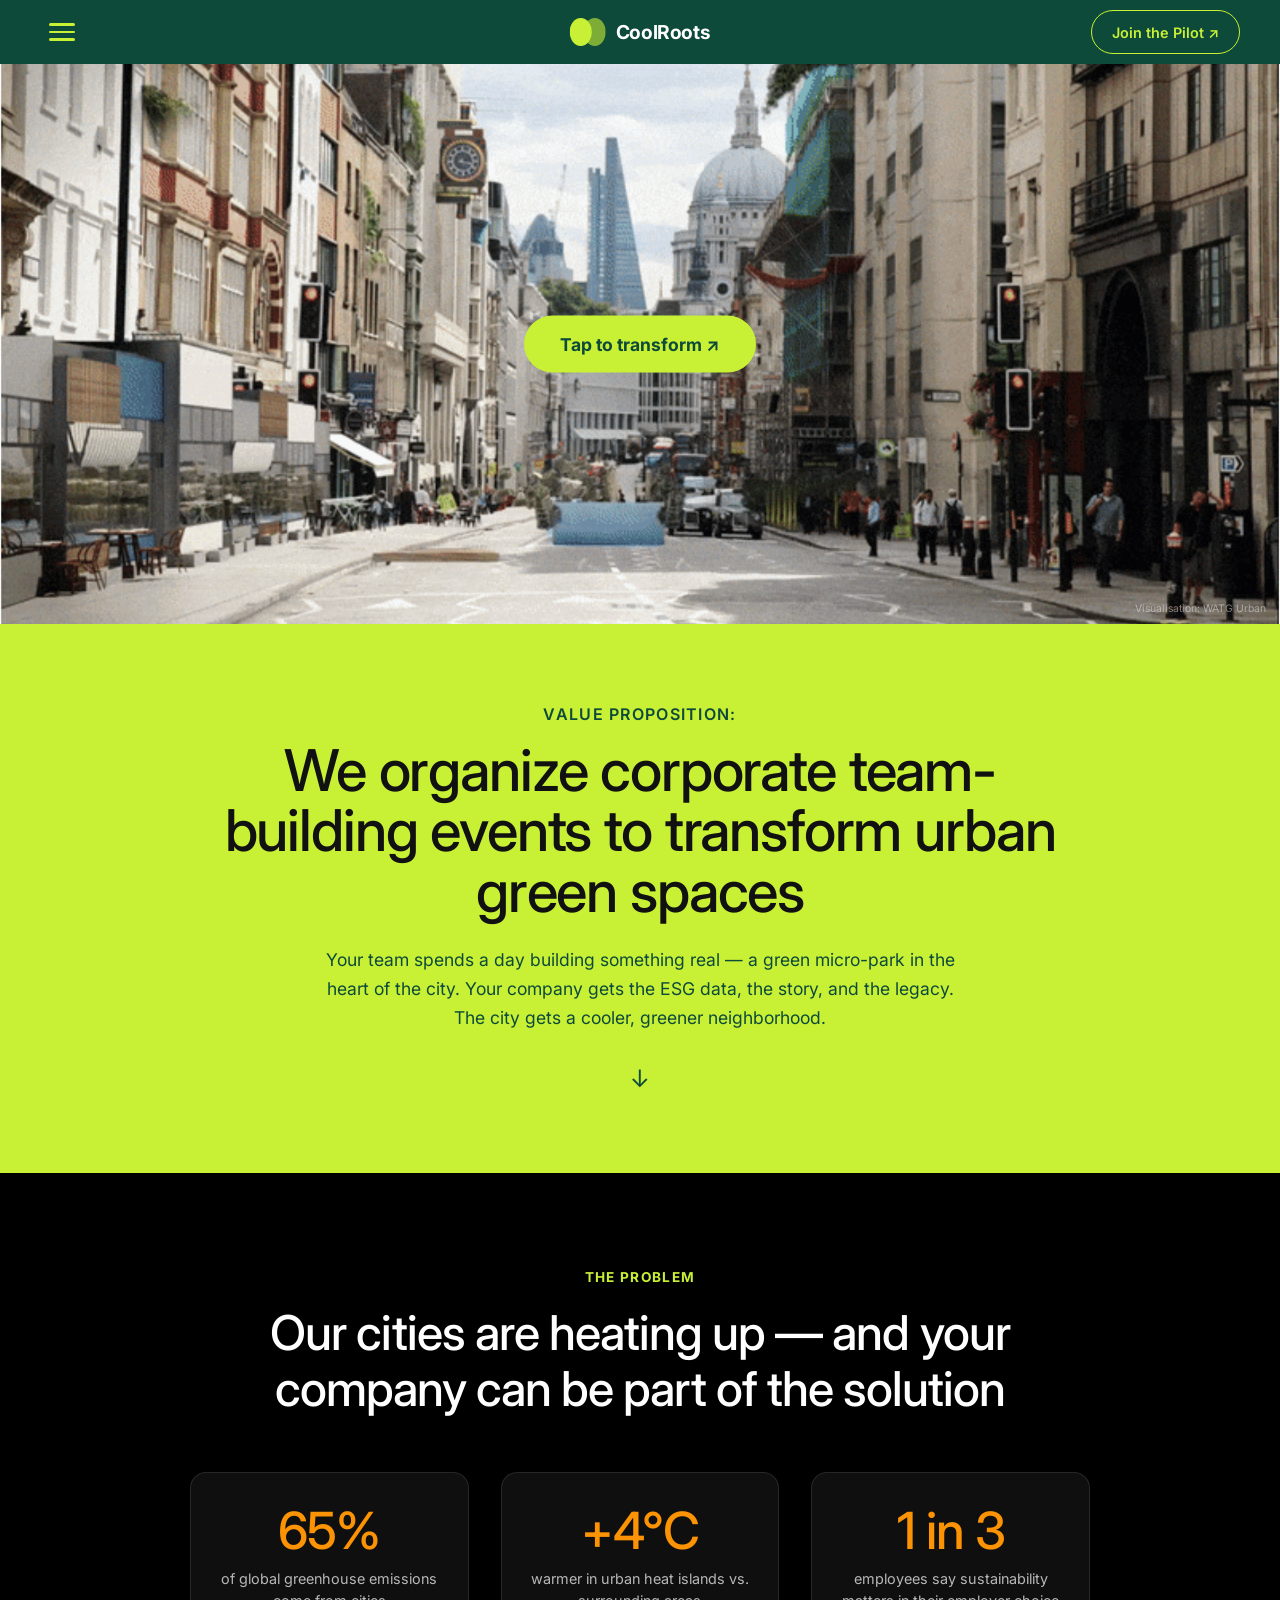
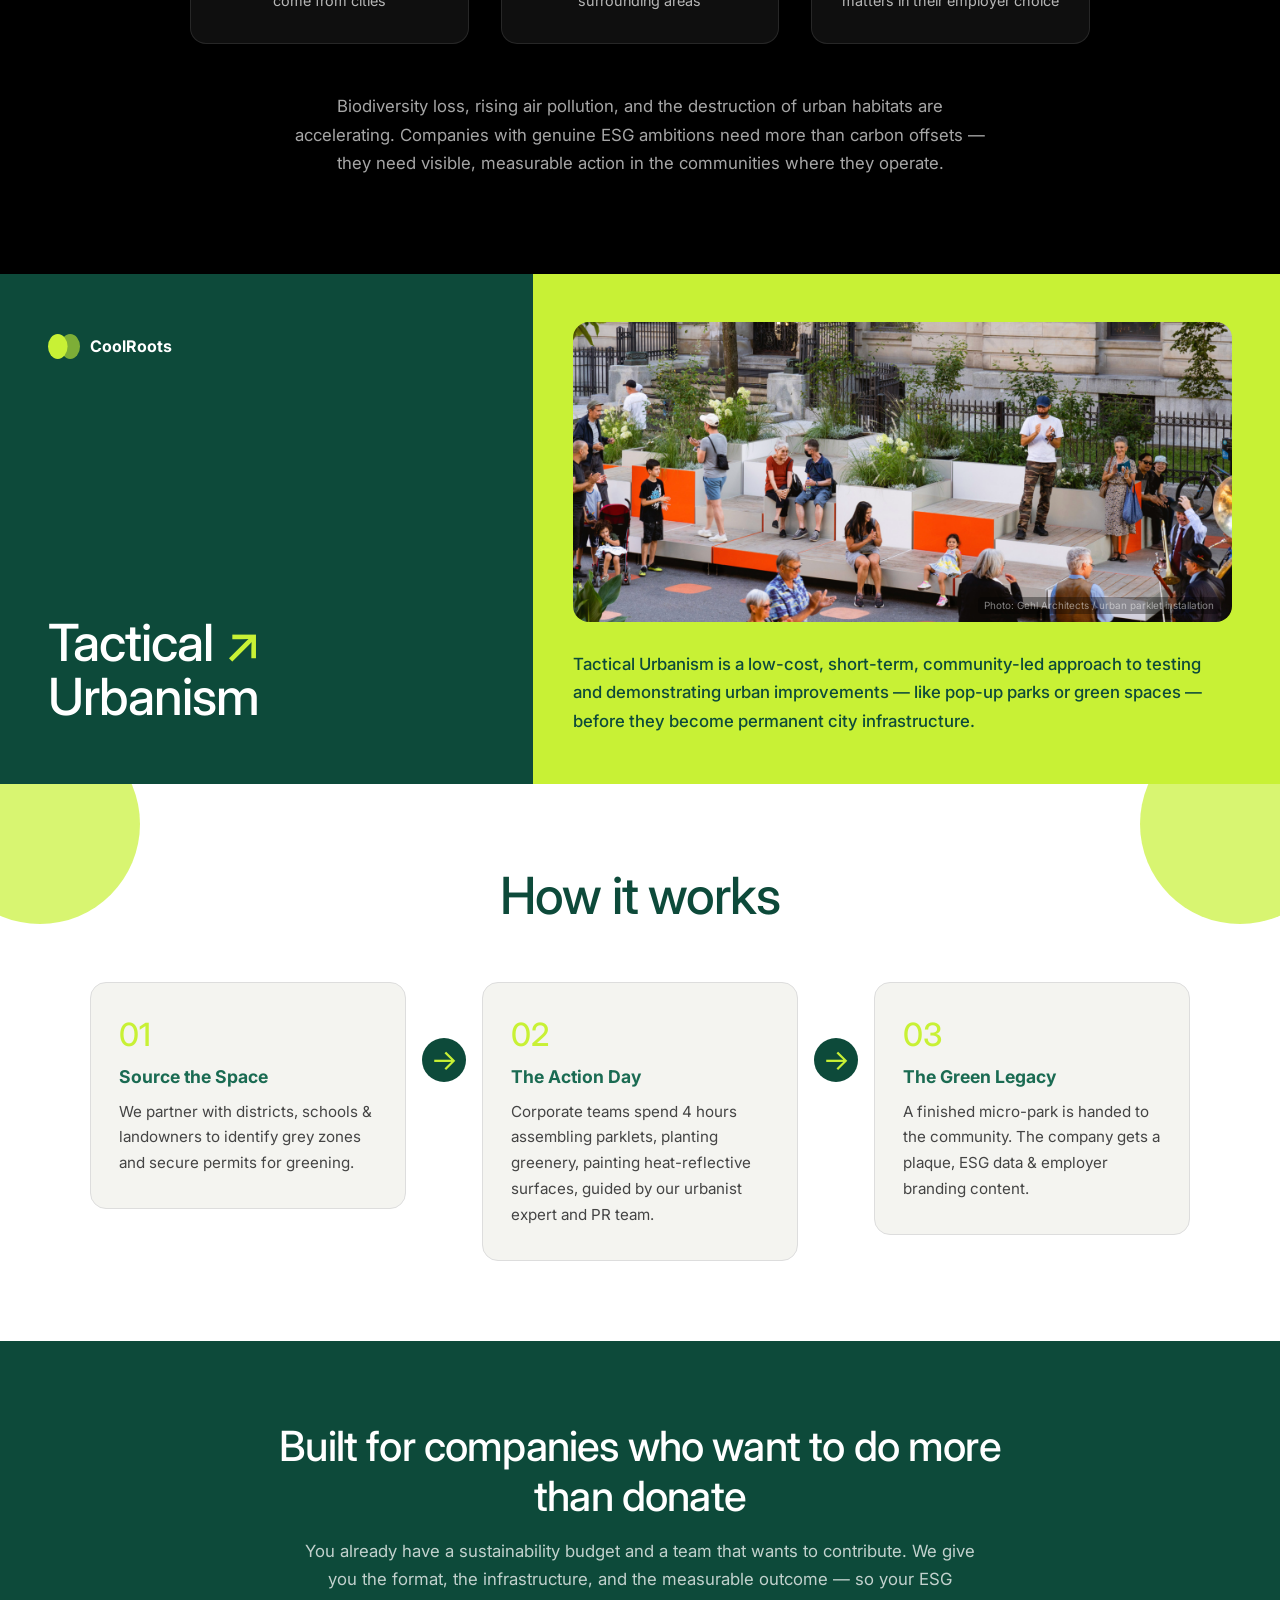
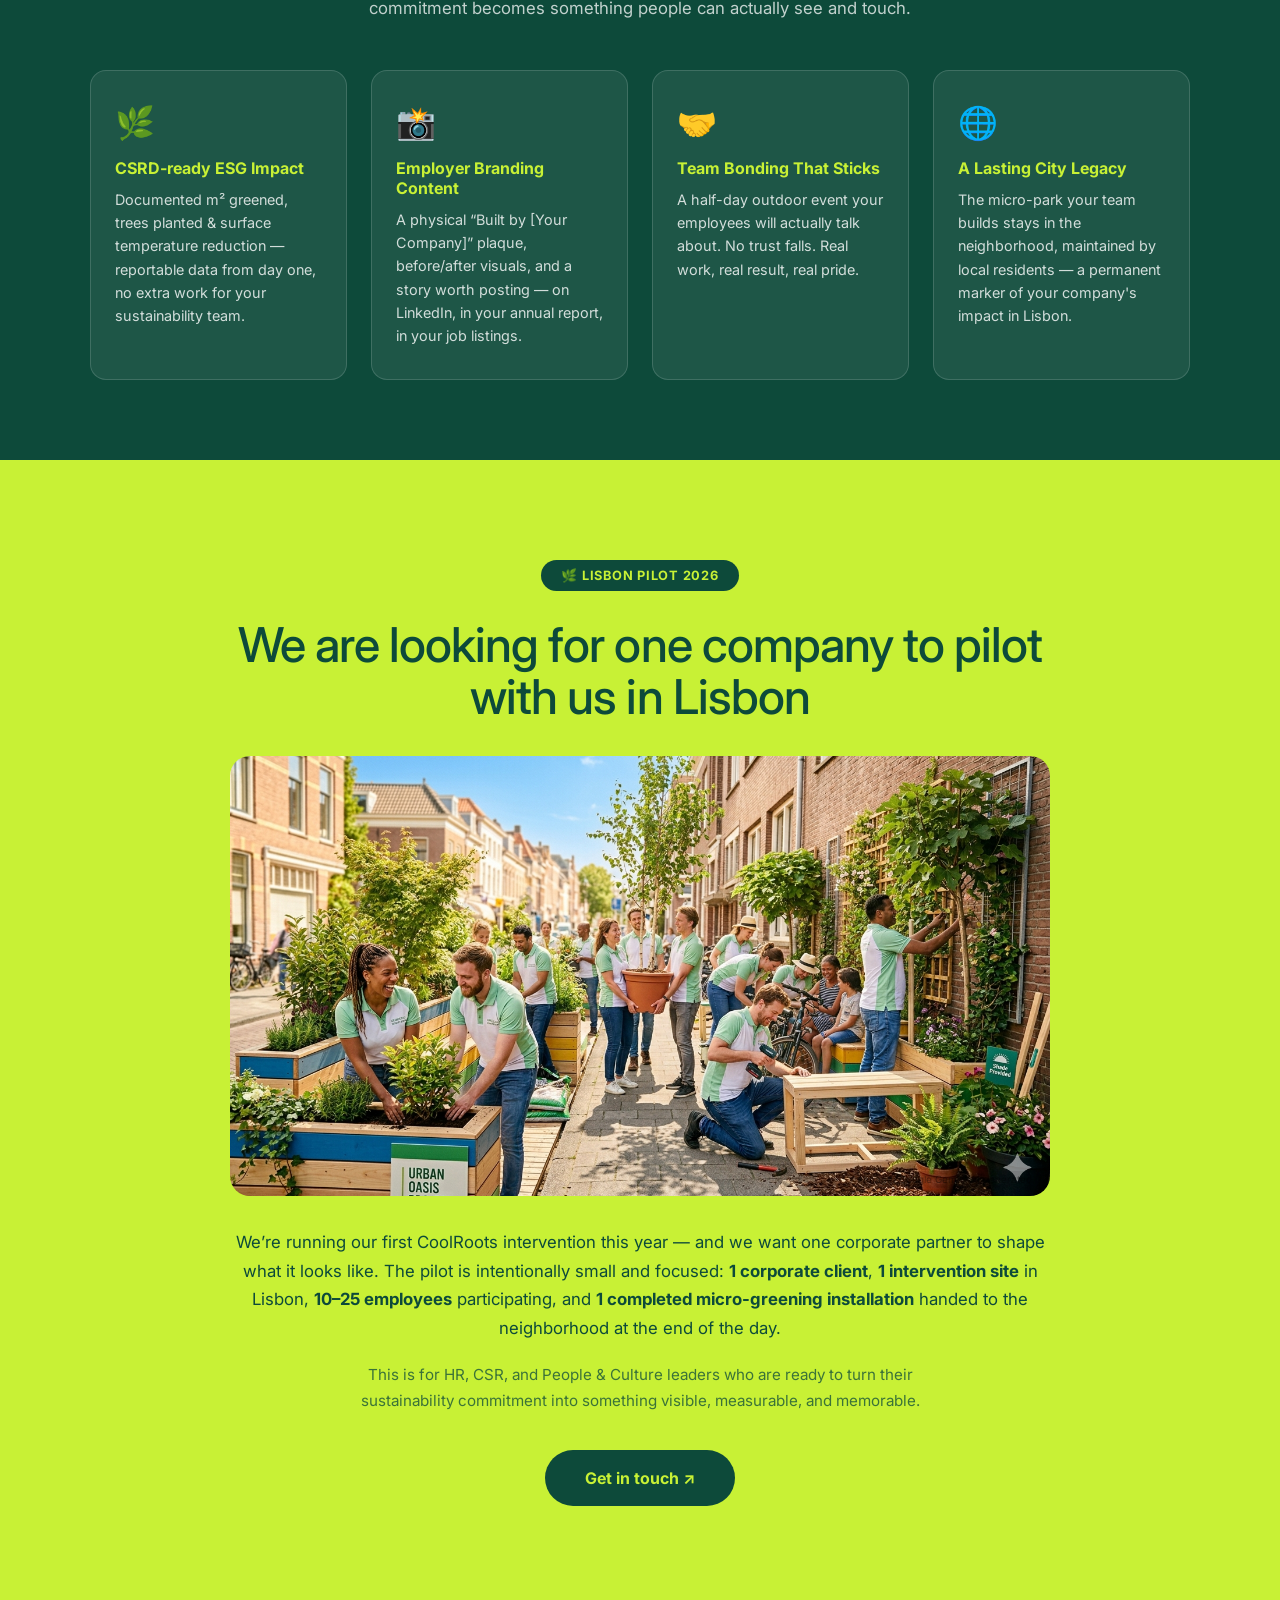
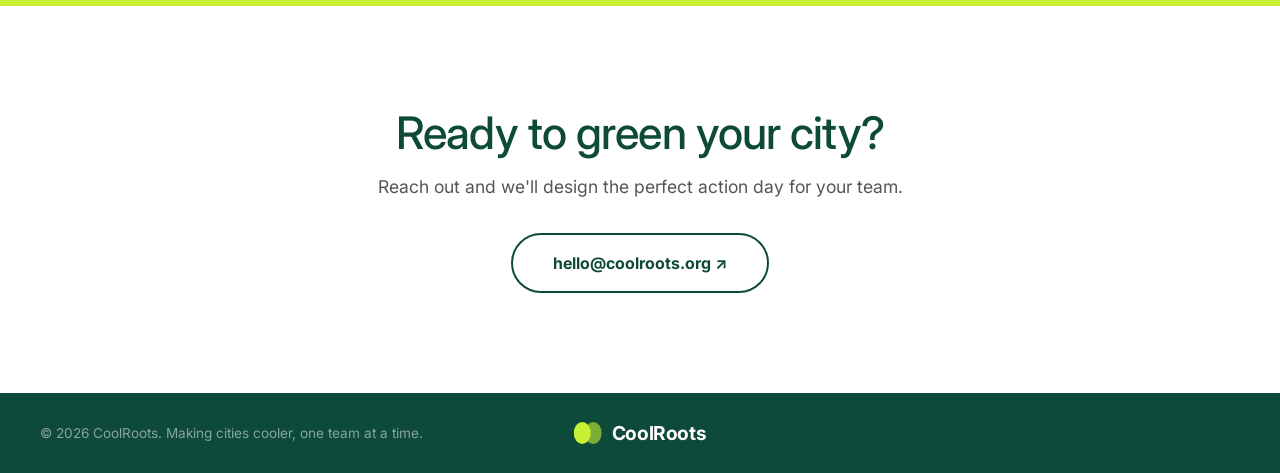
==== commit 6de09306: "Fix GIF (original src restored), counter animations lime→orange, mail display fix" ====
--- a/index.html
+++ b/index.html
@@ -37,13 +37,13 @@
       />
       <img
         src=""
-        data-src=""
+        data-src="https://i.imgur.com/2vJJLWE.gif"
         alt="City transforming into green space"
         class="hero-img hero-img-after"
         id="heroImgAfter"
       />
       <button class="tap-btn" id="tapBtn" onclick="transformCity()">Tap to transform &#x2197;</button>
-      <span class="hero-credit">Hero image: WATG Urban / tactical urbanism render</span>
+      <span class="hero-credit">Visualisation: WATG Urban</span>
     </div>
   </section>
 
@@ -65,15 +65,15 @@
         <h2>Our cities are heating up &mdash; and your company can be part of the solution</h2>
         <div class="challenge-stats">
           <div class="challenge-stat">
-            <span class="stat-num">70%</span>
+            <span class="stat-num" data-target="70" data-suffix="%" data-prefix="">70%</span>
             <span class="stat-desc">of global greenhouse emissions come from cities</span>
           </div>
           <div class="challenge-stat">
-            <span class="stat-num">+4&deg;C</span>
+            <span class="stat-num" data-target="4" data-suffix="&deg;C" data-prefix="+">+4&deg;C</span>
             <span class="stat-desc">warmer in urban heat islands vs. surrounding areas</span>
           </div>
           <div class="challenge-stat">
-            <span class="stat-num">1 in 3</span>
+            <span class="stat-num stat-text" data-final="1 in 3">1 in 3</span>
             <span class="stat-desc">employees say sustainability matters in their employer choice</span>
           </div>
         </div>
@@ -192,7 +192,7 @@
   <section class="contact" id="contact">
     <h2>Ready to green your city?</h2>
     <p>Reach out and we&apos;ll design the perfect action day for your team.</p>
-    <a class="cta-btn cta-outline" href="mailto:hello@coolroots.org">hello@coolroots.org &#x2197;</a>
+    <a class="cta-btn cta-outline" href="mailto:s-mauer@ucp.pt?subject=CoolRoots%20Enquiry">hello@coolroots.org &#x2197;</a>
   </section>
 
   <!-- FOOTER -->
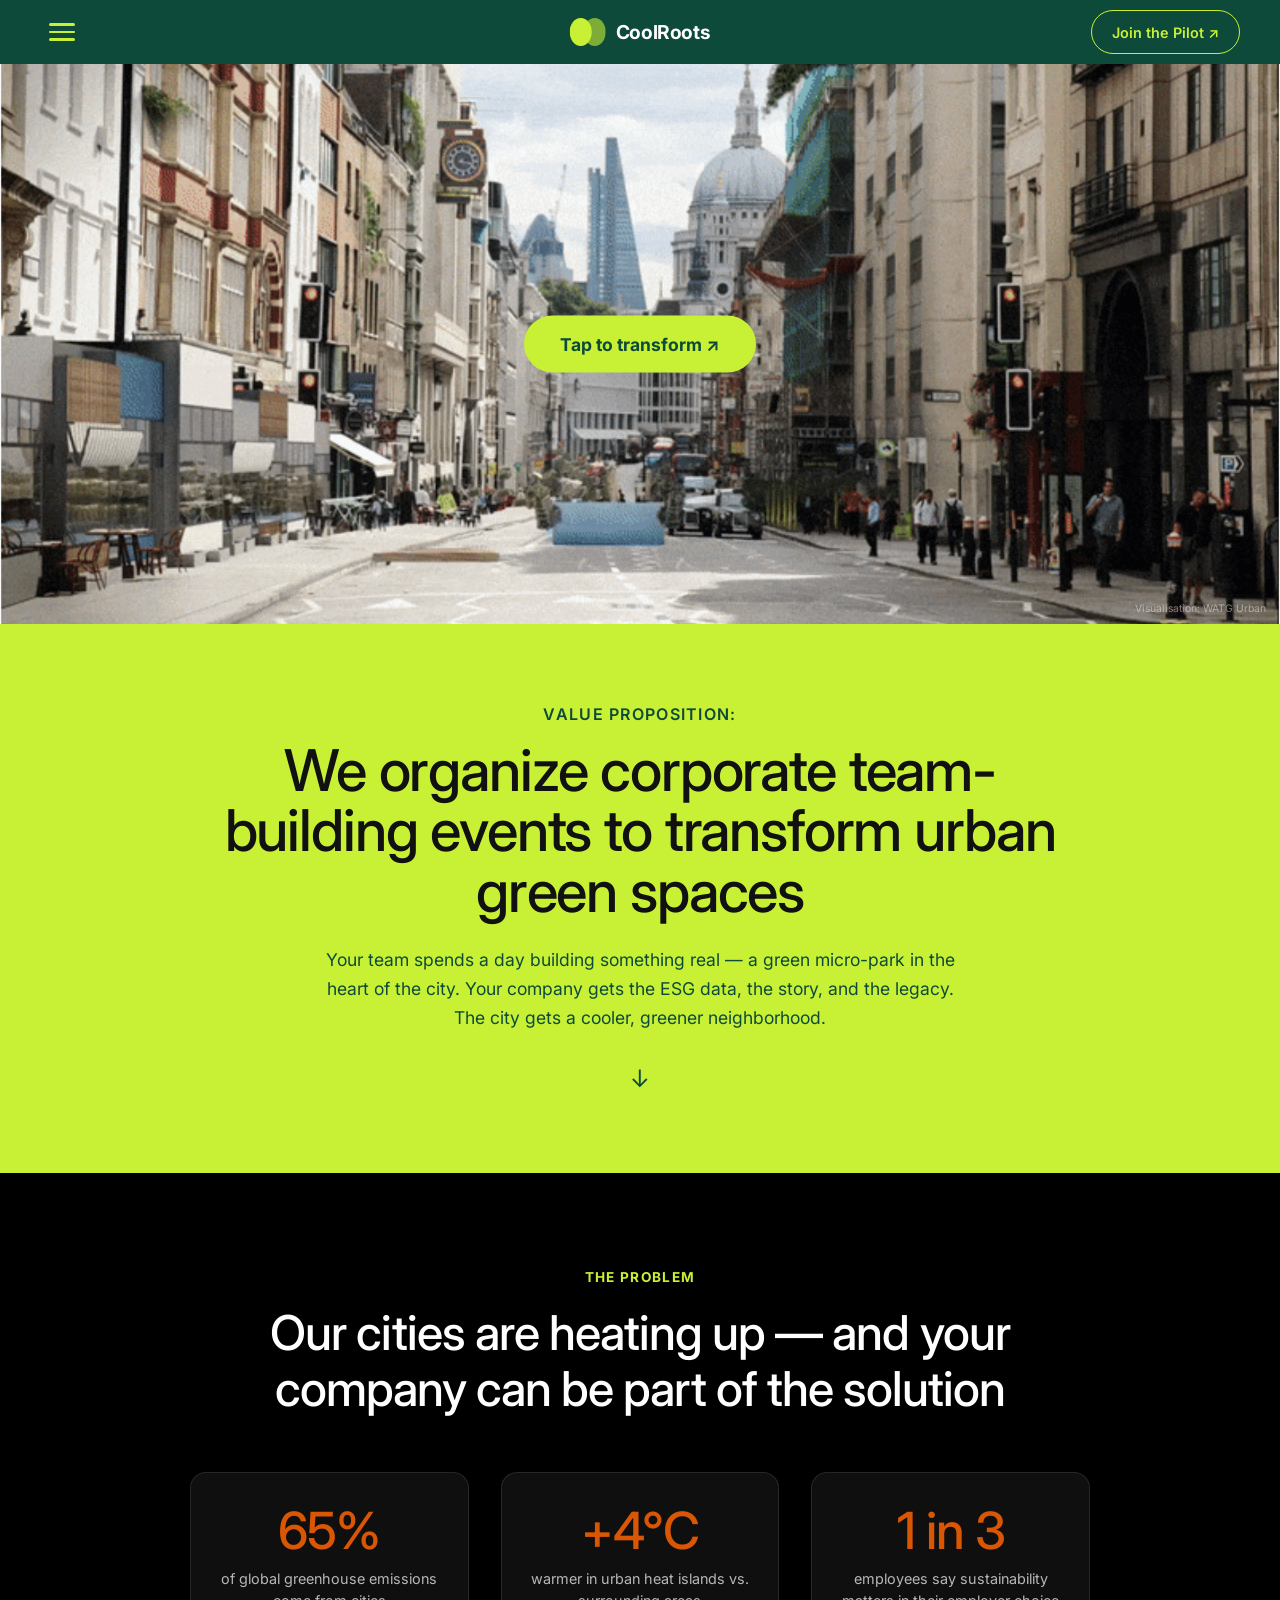
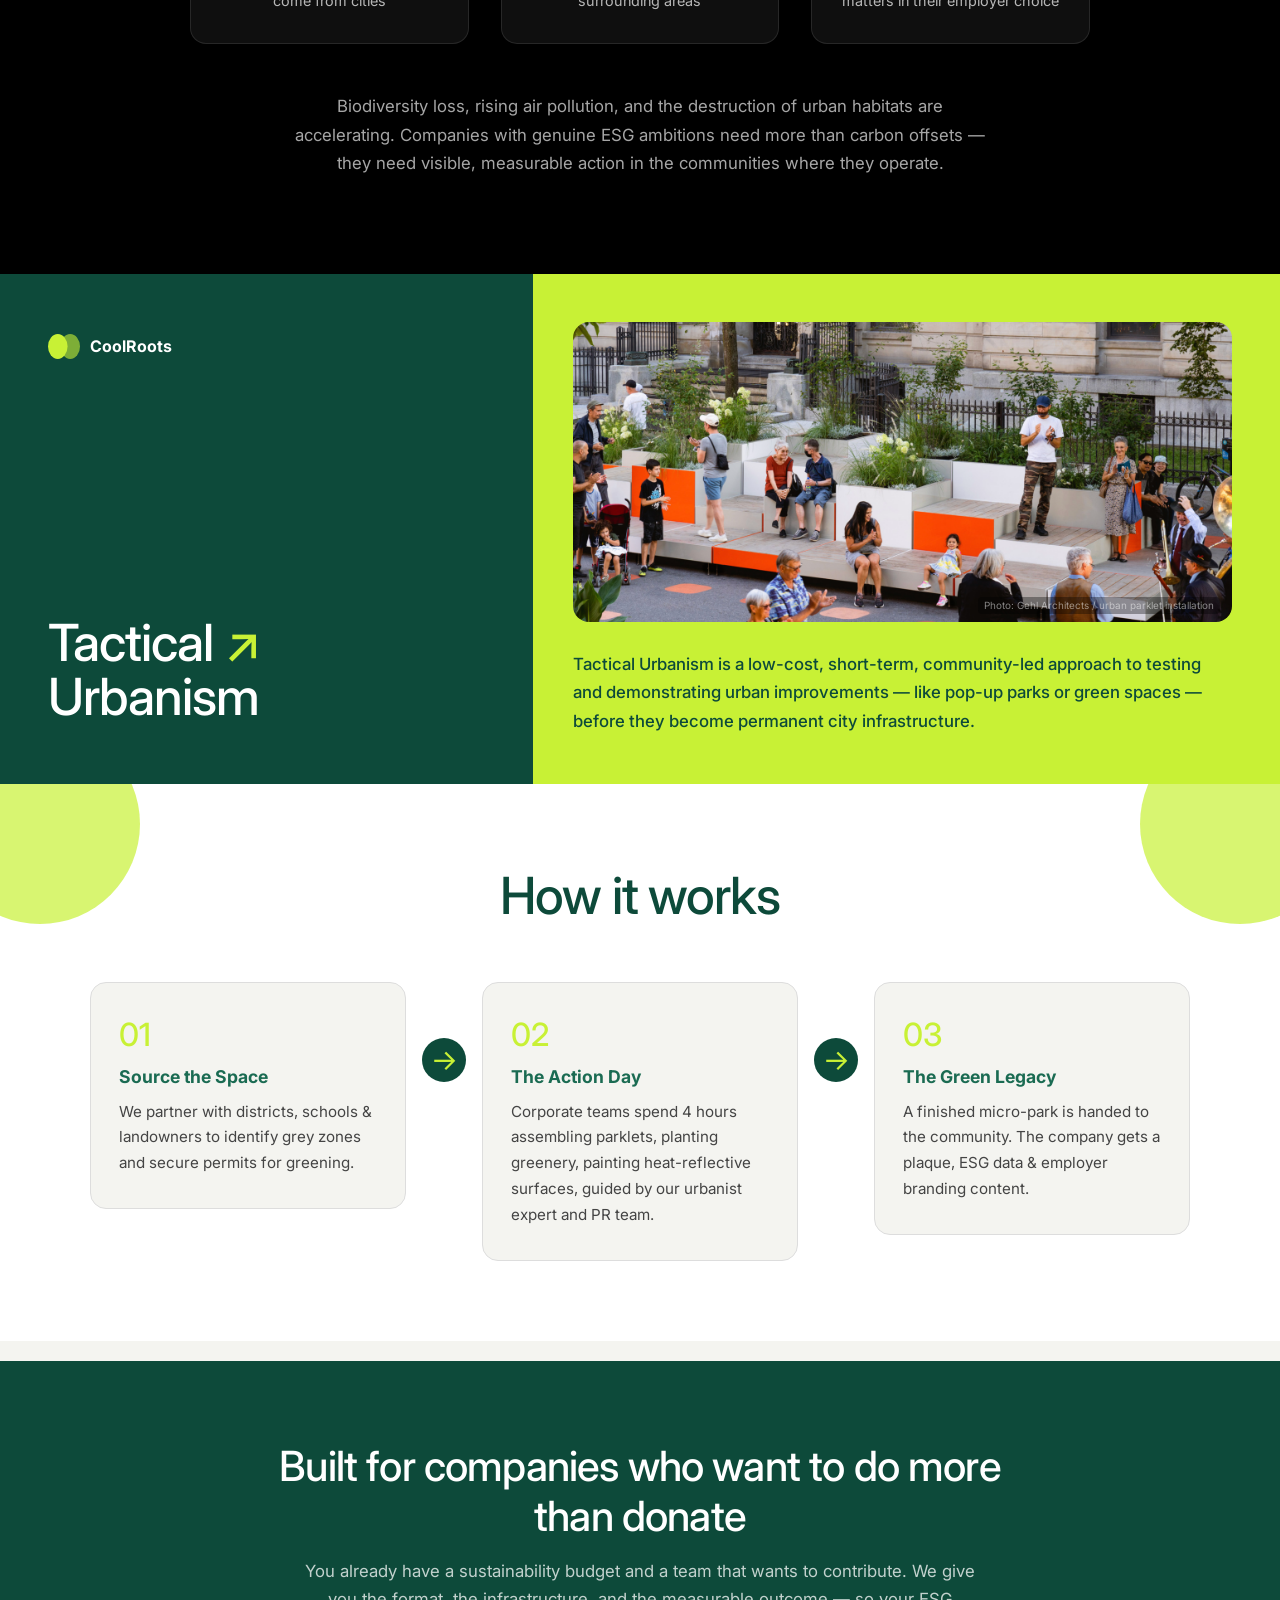
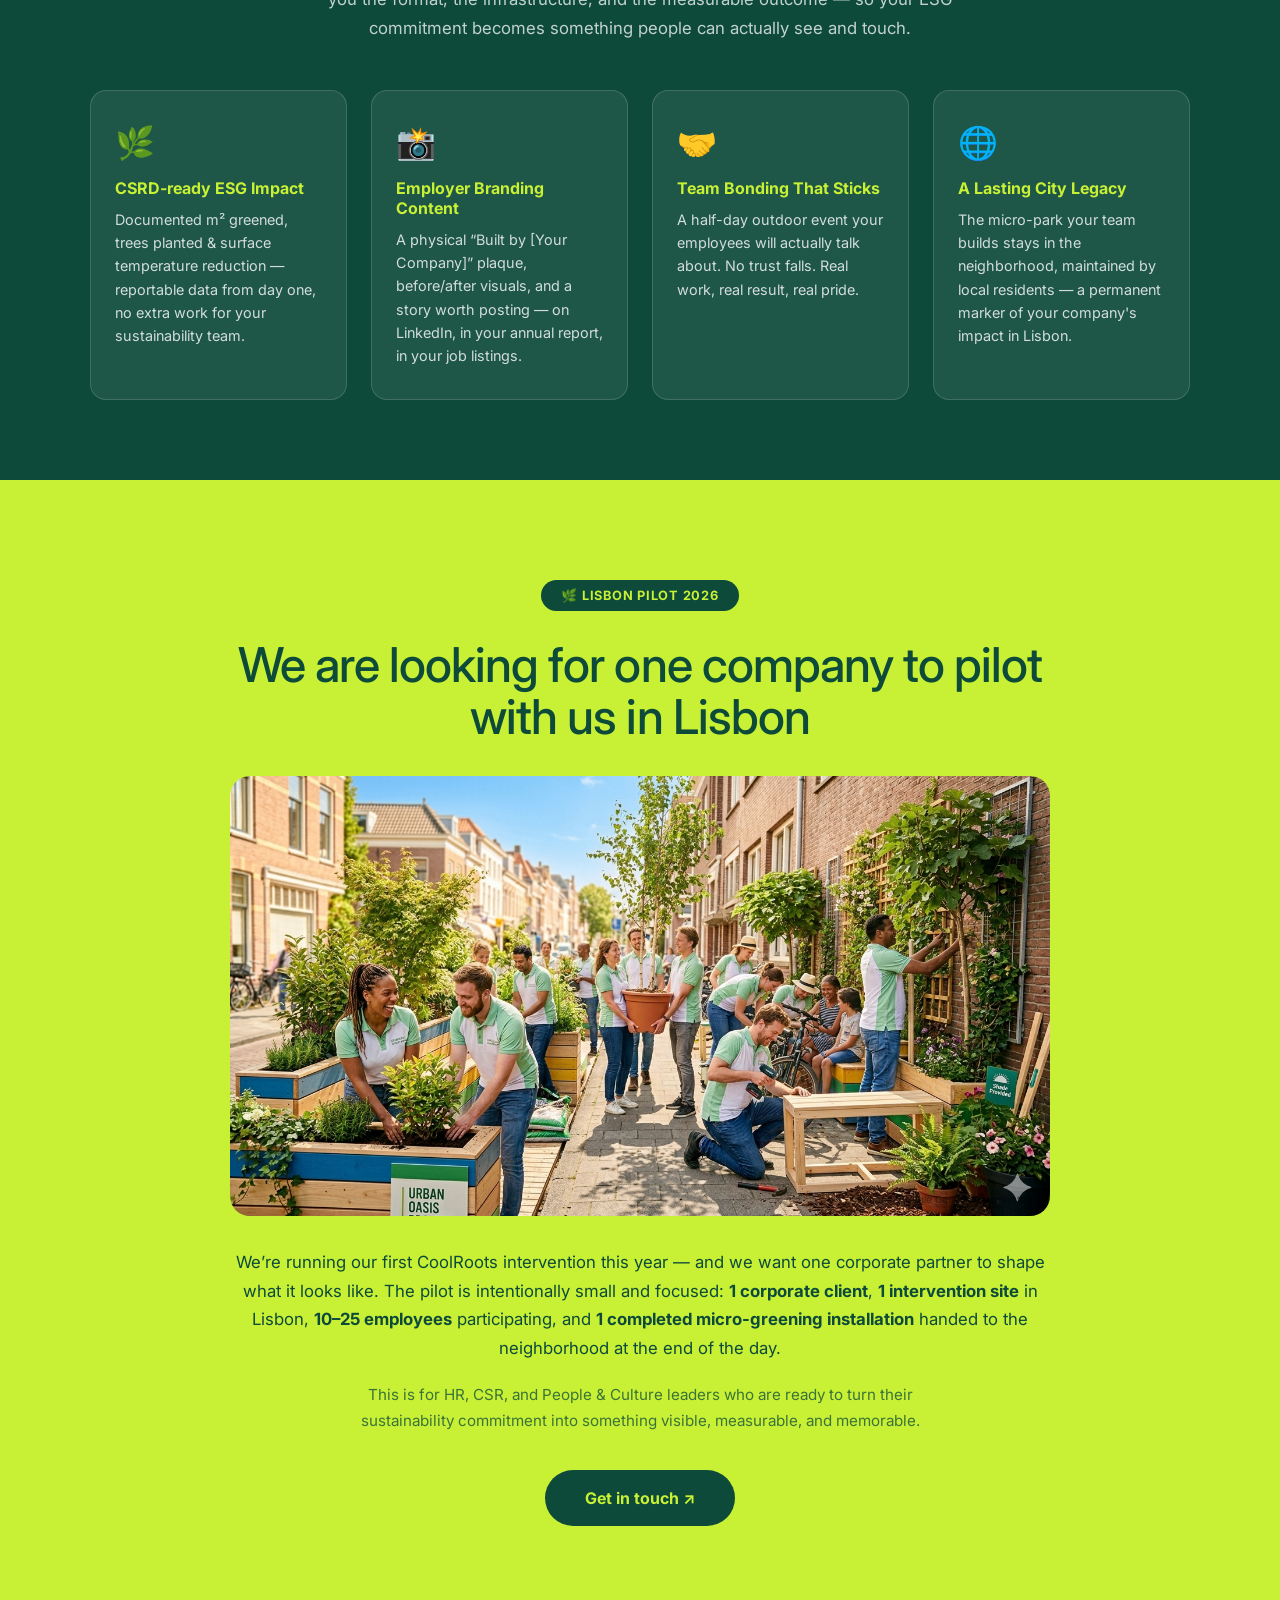
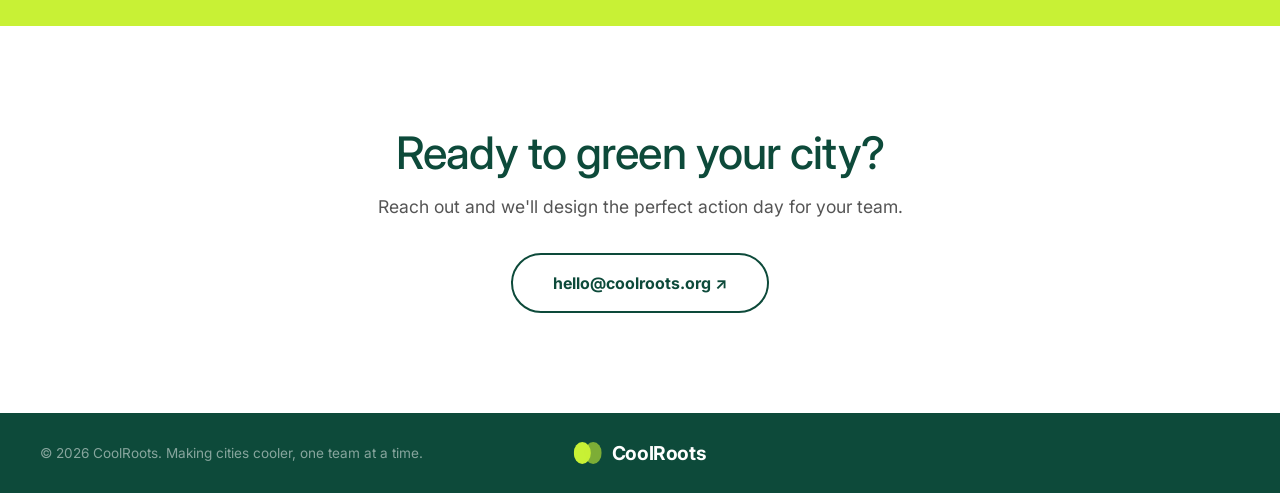
==== commit d5f26d7a: "Darker red-orange end color, restore colossal GIF, add full-bleed image after How It Works" ====
--- a/index.html
+++ b/index.html
@@ -37,7 +37,7 @@
       />
       <img
         src=""
-        data-src="https://i.imgur.com/2vJJLWE.gif"
+        data-src="https://www.thisiscolossal.com/wp-content/uploads/2021/04/1181579_81_108552_ENinTa7GV.gif"
         alt="City transforming into green space"
         class="hero-img hero-img-after"
         id="heroImgAfter"
@@ -137,6 +137,17 @@
     </div>
   </section>
 
+  <!-- FULL-BLEED IMAGE BREAK after How It Works -->
+  <div class="section-break-img">
+    <img
+      src="./thumbnail-2.jpg"
+      alt="London city street with tactical urbanism green installation"
+      class="break-img"
+      loading="lazy"
+      onerror="this.src='https://images.unsplash.com/photo-1486325212027-8081e485255e?w=1600&auto=format&fit=crop&q=80'"
+    />
+  </div>
+
   <!-- FOR COMPANIES -->
   <section class="for-companies">
     <h2>Built for companies who want to do more than donate</h2>
@@ -171,7 +182,6 @@
       <div class="pilot-badge">&#127807; Lisbon Pilot 2026</div>
       <h2>We are looking for one company to pilot with us in Lisbon</h2>
 
-      <!-- Gemini image -->
       <div class="pilot-img-wrap">
         <img
           src="./Gemini_Generated_Image_pnqhwhpnqhwhpnqh.png"
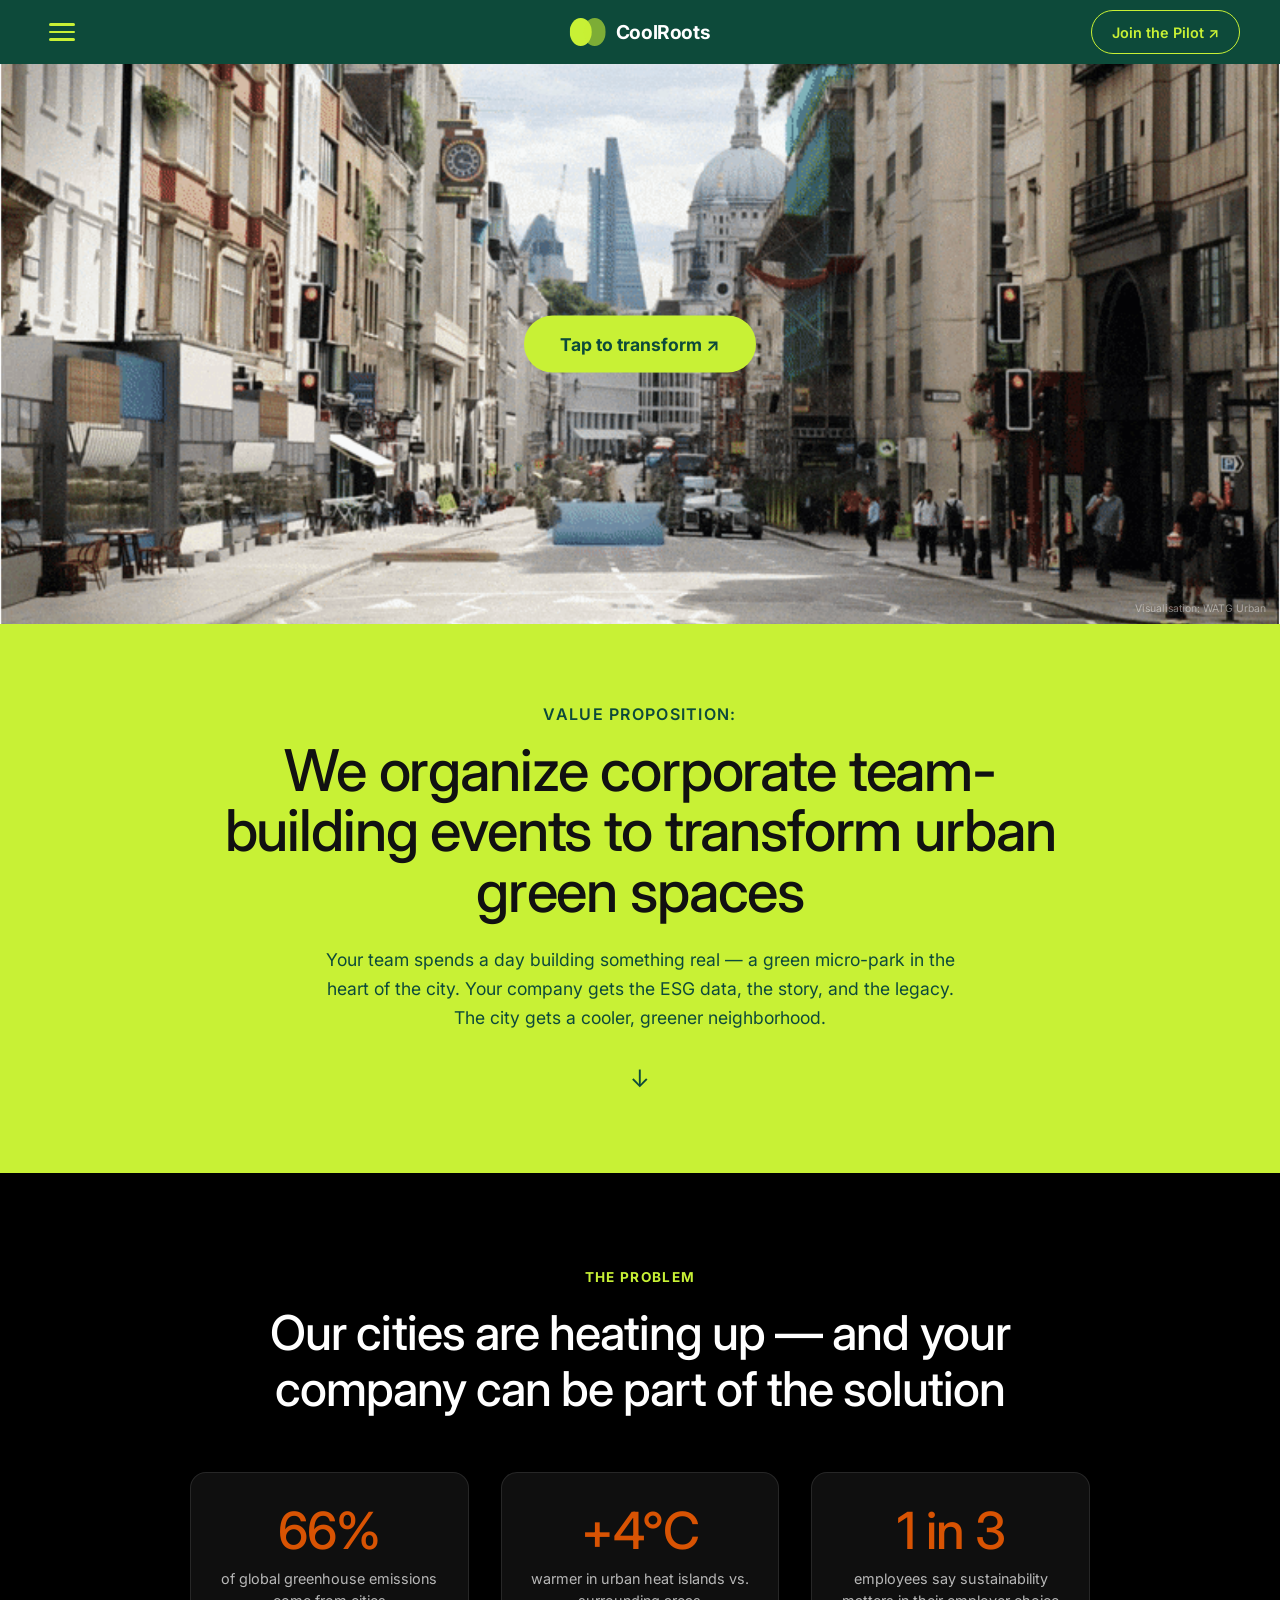
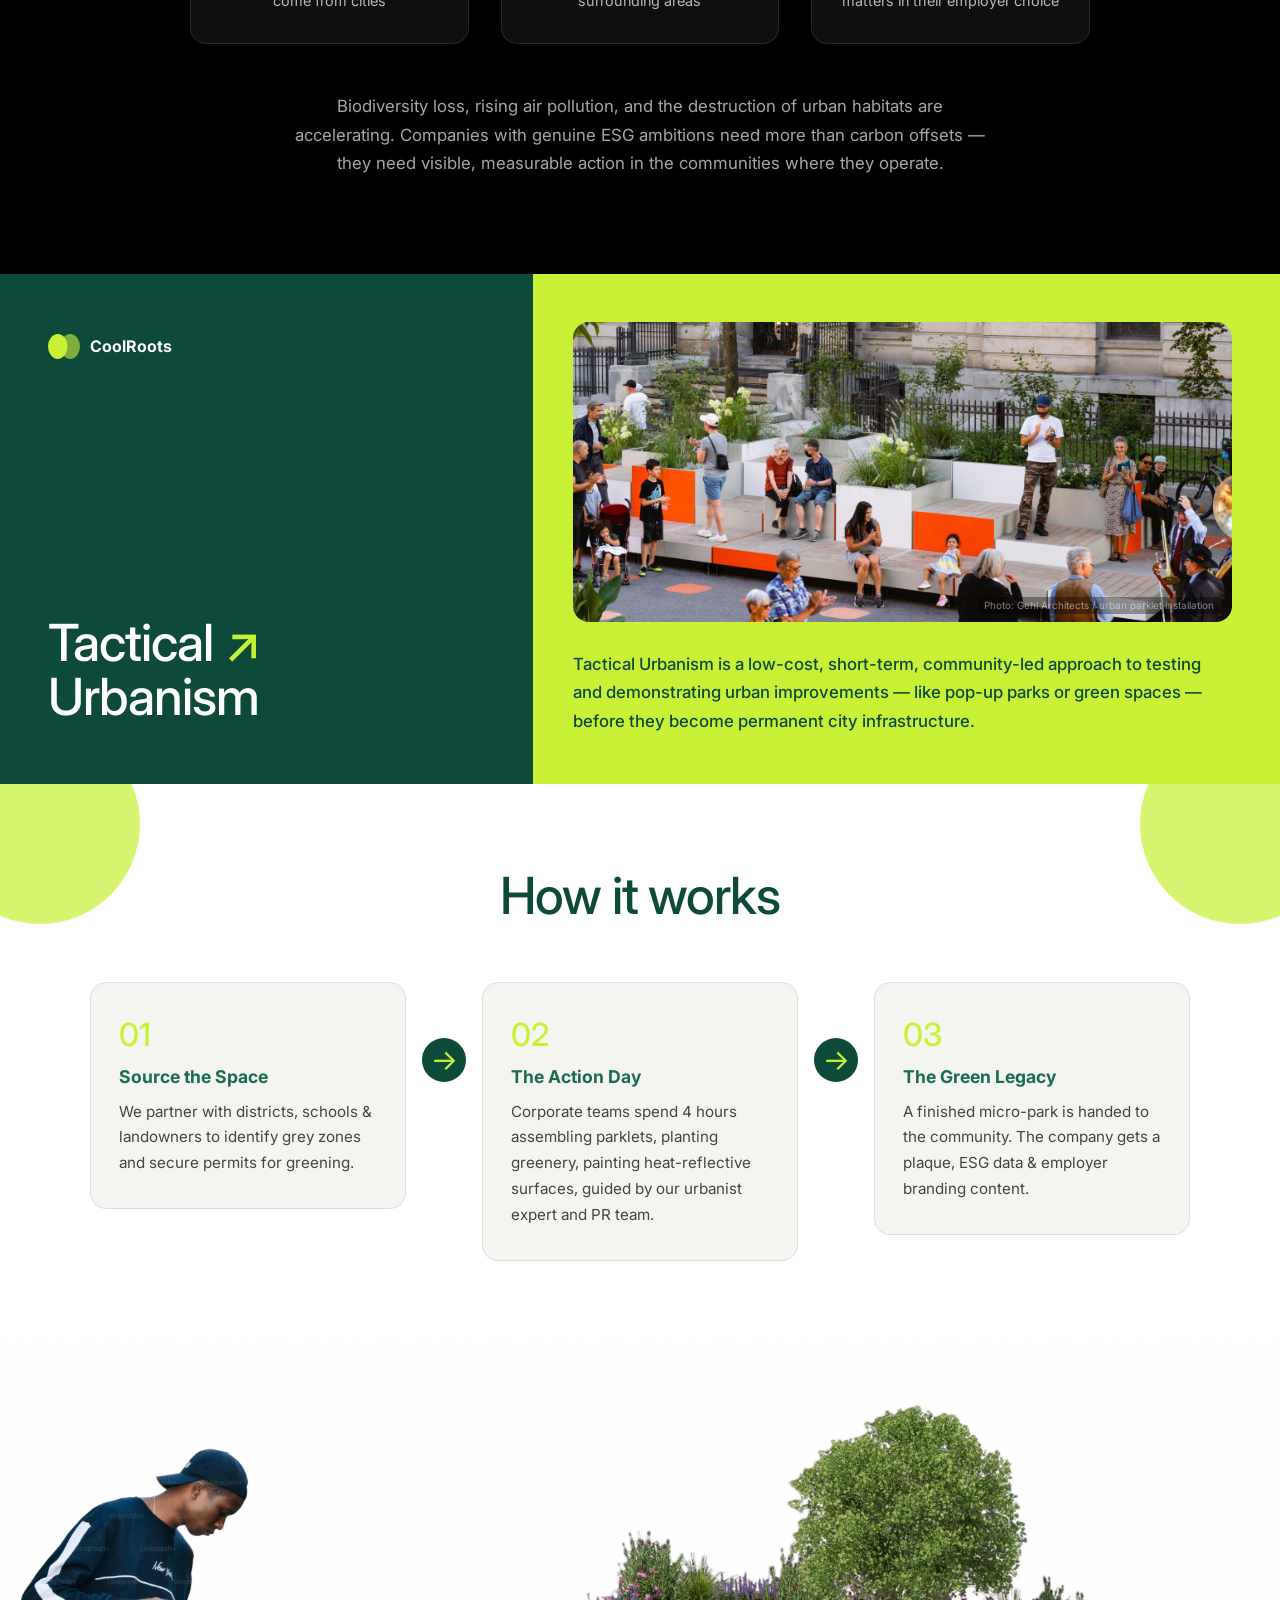
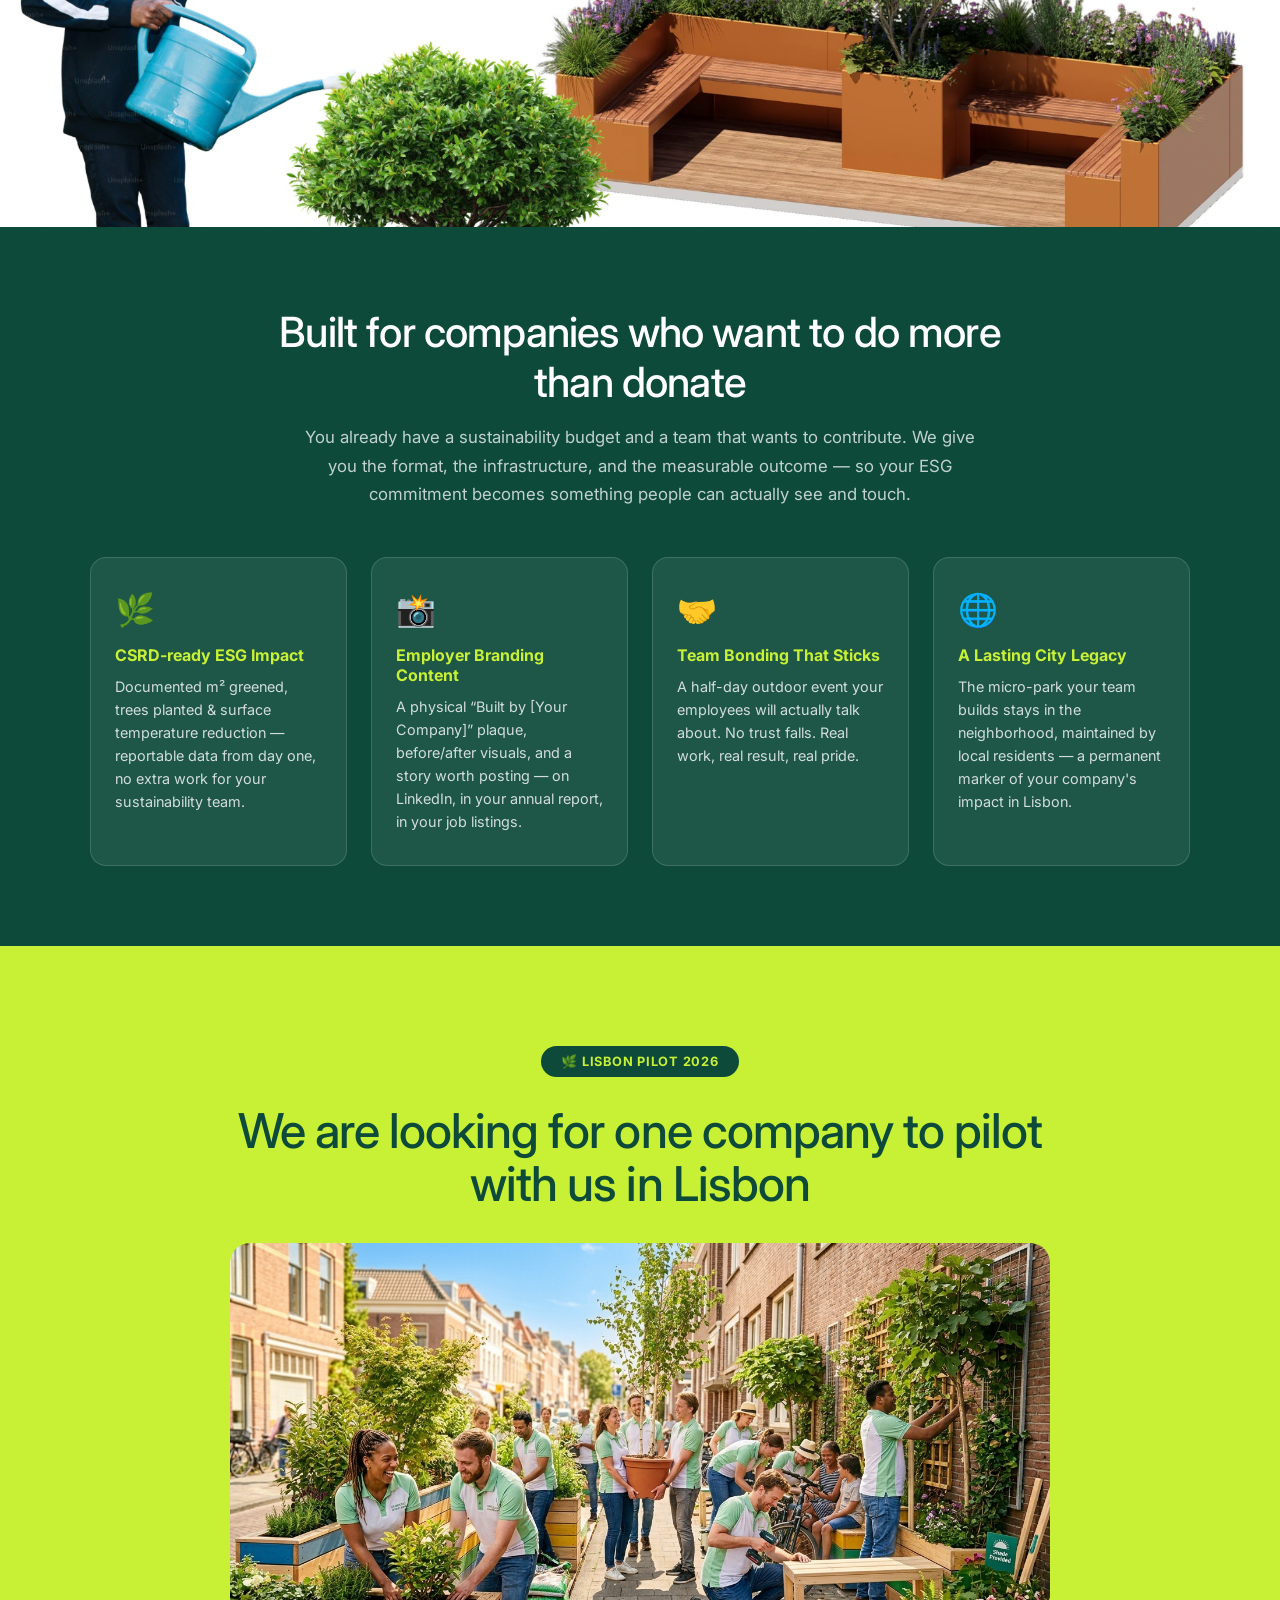
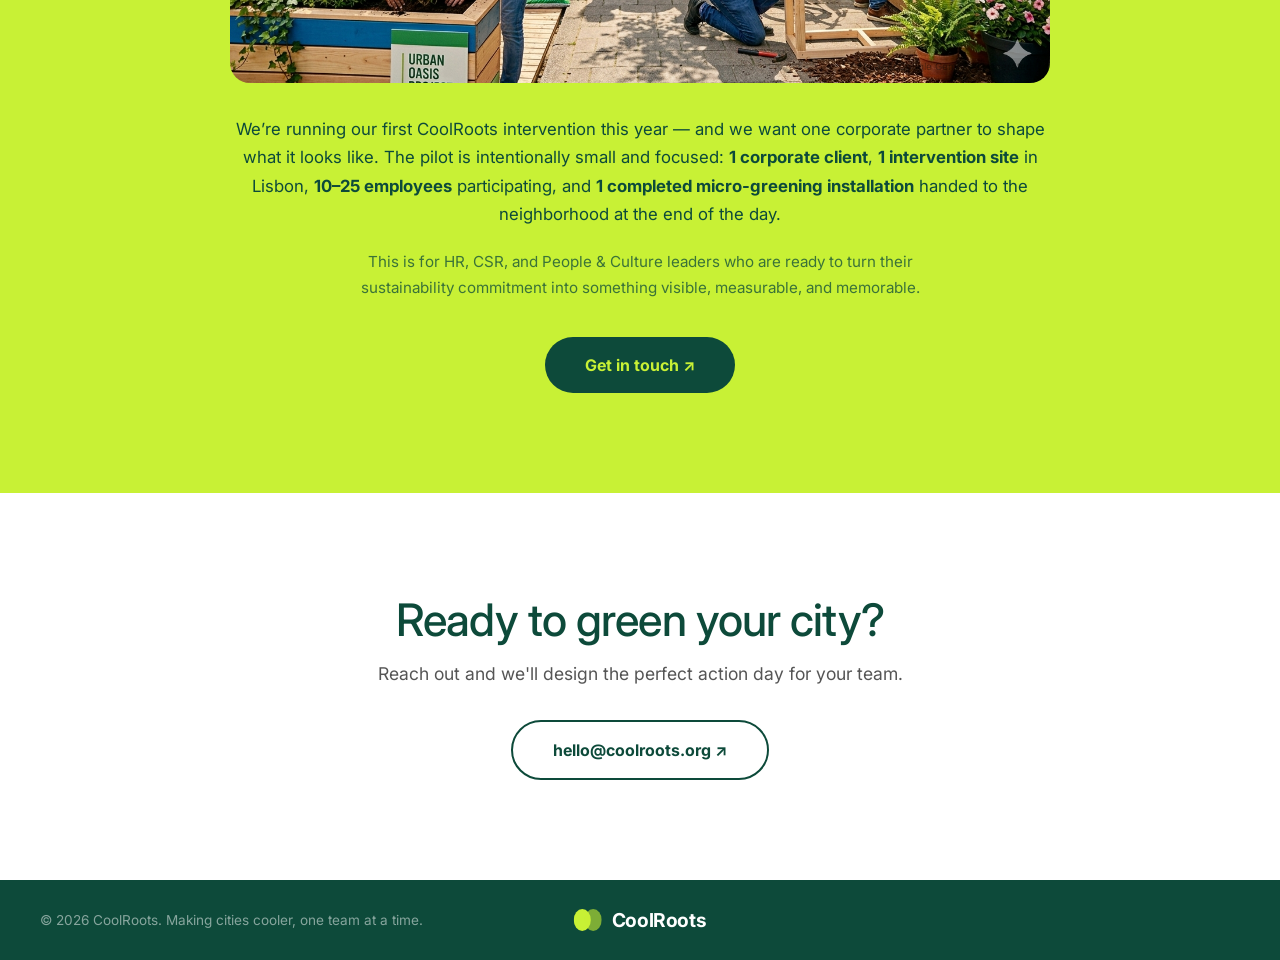
==== commit bee30cb8: "Fix break image to Bildschirmfoto screenshot; GIF single-play via canvas trick" ====
--- a/index.html
+++ b/index.html
@@ -35,12 +35,14 @@
         id="heroImgBefore"
         onerror="this.src='https://images.unsplash.com/photo-1486325212027-8081e485255e?w=1400&auto=format&fit=crop&q=80'"
       />
+      <!-- GIF plays via canvas for single-play control -->
+      <canvas id="heroCanvas" class="hero-img hero-img-after" style="display:none;"></canvas>
       <img
         src=""
         data-src="https://www.thisiscolossal.com/wp-content/uploads/2021/04/1181579_81_108552_ENinTa7GV.gif"
-        alt="City transforming into green space"
-        class="hero-img hero-img-after"
+        alt=""
         id="heroImgAfter"
+        style="display:none;"
       />
       <button class="tap-btn" id="tapBtn" onclick="transformCity()">Tap to transform &#x2197;</button>
       <span class="hero-credit">Visualisation: WATG Urban</span>
@@ -140,11 +142,10 @@
   <!-- FULL-BLEED IMAGE BREAK after How It Works -->
   <div class="section-break-img">
     <img
-      src="./thumbnail-2.jpg"
-      alt="London city street with tactical urbanism green installation"
+      src="./Bildschirmfoto 2026-04-27 um 16.04.31.png"
+      alt="CoolRoots action day in the city"
       class="break-img"
       loading="lazy"
-      onerror="this.src='https://images.unsplash.com/photo-1486325212027-8081e485255e?w=1600&auto=format&fit=crop&q=80'"
     />
   </div>
 
@@ -181,7 +182,6 @@
     <div class="pilot-inner">
       <div class="pilot-badge">&#127807; Lisbon Pilot 2026</div>
       <h2>We are looking for one company to pilot with us in Lisbon</h2>
-
       <div class="pilot-img-wrap">
         <img
           src="./Gemini_Generated_Image_pnqhwhpnqhwhpnqh.png"
@@ -191,7 +191,6 @@
         />
         <span class="img-credit img-credit-dark">Image: Google Gemini AI generated</span>
       </div>
-
       <p>We&rsquo;re running our first CoolRoots intervention this year &mdash; and we want one corporate partner to shape what it looks like. The pilot is intentionally small and focused: <strong>1 corporate client</strong>, <strong>1 intervention site</strong> in Lisbon, <strong>10&ndash;25 employees</strong> participating, and <strong>1 completed micro-greening installation</strong> handed to the neighborhood at the end of the day.</p>
       <p class="pilot-who">This is for HR, CSR, and People &amp; Culture leaders who are ready to turn their sustainability commitment into something visible, measurable, and memorable.</p>
       <a class="cta-btn" href="mailto:s-mauer@ucp.pt?subject=CoolRoots%20Lisbon%20Pilot%20Interest">Get in touch &#x2197;</a>
--- a/style.css
+++ b/style.css
@@ -51,7 +51,6 @@
   border: none;
   padding: 8px;
   flex-shrink: 0;
-  /* min touch target */
   min-width: 44px;
   min-height: 44px;
   justify-content: center;
@@ -66,7 +65,6 @@
   font-weight: 700;
   font-size: 1.2rem;
   letter-spacing: -0.02em;
-  /* center on mobile */
   position: absolute;
   left: 50%;
   transform: translateX(-50%);
@@ -88,7 +86,7 @@
 }
 .nav-cta:hover { background: var(--lime); color: var(--green-dark); }
 
-/* HERO — completely edge-to-edge */
+/* HERO */
 .hero {
   background: #000;
   padding: 0;
@@ -141,7 +139,6 @@
 .hero-image-wrapper:hover .tap-btn { transform: translate(-50%, -50%) scale(1.04); }
 .hero-image-wrapper.transformed .tap-btn { opacity: 0; pointer-events: none; }
 
-/* Image/GIF credit overlays */
 .hero-credit {
   position: absolute;
   bottom: 10px;
@@ -171,7 +168,6 @@
   background: rgba(0,0,0,0.08);
 }
 
-/* Mobile: stack hero taller */
 @media (max-width: 600px) {
   .hero-image-wrapper { aspect-ratio: 4/3; }
 }
@@ -184,7 +180,7 @@
 .vp-sub { font-size: 1.1rem; color: var(--green-dark); max-width: 640px; margin: 0 auto 32px; line-height: 1.65; }
 .vp-arrow { font-size: 1.5rem; color: var(--green-dark); }
 
-/* CHALLENGE — pure black */
+/* CHALLENGE */
 .challenge { background: #000000; padding: 96px 24px; }
 .challenge-inner { max-width: 1100px; margin: 0 auto; }
 .challenge-content { text-align: center; }
@@ -220,6 +216,25 @@
 .step-card p { font-size: 0.95rem; line-height: 1.7; color: #444; }
 .step-arrow { font-size: 1.8rem; color: var(--lime); background: var(--green-dark); width: 44px; height: 44px; border-radius: 50%; display: flex; align-items: center; justify-content: center; flex-shrink: 0; margin-top: 56px; }
 
+/* SECTION BREAK IMAGE — full-bleed between How It Works and For Companies */
+.section-break-img {
+  width: 100%;
+  margin: 0;
+  padding: 0;
+  line-height: 0;
+  display: block;
+  overflow: hidden;
+  /* flush — no gap above (white .how) or below (green .for-companies) */
+}
+.section-break-img .break-img {
+  width: 100%;
+  height: clamp(280px, 38vw, 540px);
+  object-fit: cover;
+  object-position: center 55%;
+  display: block;
+  margin: 0;
+}
+
 /* FOR COMPANIES */
 .for-companies { background: var(--green-dark); padding: 80px 24px; text-align: center; }
 .for-companies h2 { font-family: var(--font-display); font-size: clamp(1.6rem, 3.5vw, 2.6rem); font-weight: 500; color: var(--white); margin-bottom: 16px; letter-spacing: -0.02em; max-width: 800px; margin-left: auto; margin-right: auto; }
@@ -235,21 +250,8 @@
 .pilot-inner { max-width: 820px; margin: 0 auto; }
 .pilot-badge { display: inline-block; background: var(--green-dark); color: var(--lime); font-size: 0.8rem; font-weight: 700; padding: 8px 20px; border-radius: 100px; margin-bottom: 28px; letter-spacing: 0.06em; text-transform: uppercase; }
 .pilot h2 { font-family: var(--font-display); font-size: clamp(1.8rem, 4vw, 3rem); font-weight: 500; color: var(--green-dark); margin-bottom: 32px; letter-spacing: -0.02em; line-height: 1.1; }
-
-/* Gemini pilot image */
-.pilot-img-wrap {
-  position: relative;
-  display: block;
-  margin-bottom: 32px;
-}
-.pilot-img {
-  width: 100%;
-  border-radius: 20px;
-  display: block;
-  object-fit: cover;
-  max-height: 440px;
-}
-
+.pilot-img-wrap { position: relative; display: block; margin-bottom: 32px; }
+.pilot-img { width: 100%; border-radius: 20px; display: block; object-fit: cover; max-height: 440px; }
 .pilot p { font-size: 1.05rem; color: var(--green-dark); line-height: 1.7; margin-bottom: 20px; }
 .pilot-who { font-size: 0.95rem !important; opacity: 0.75; margin-bottom: 36px !important; max-width: 600px; margin-left: auto !important; margin-right: auto !important; text-align: center; }
 
@@ -281,4 +283,5 @@
   .logo { font-size: 1rem; }
   .logo svg { width: 28px; height: 22px; }
   .nav-cta { font-size: 0.8rem; padding: 8px 14px; }
-}
+  .section-break-img .break-img { height: 220px; }
+}
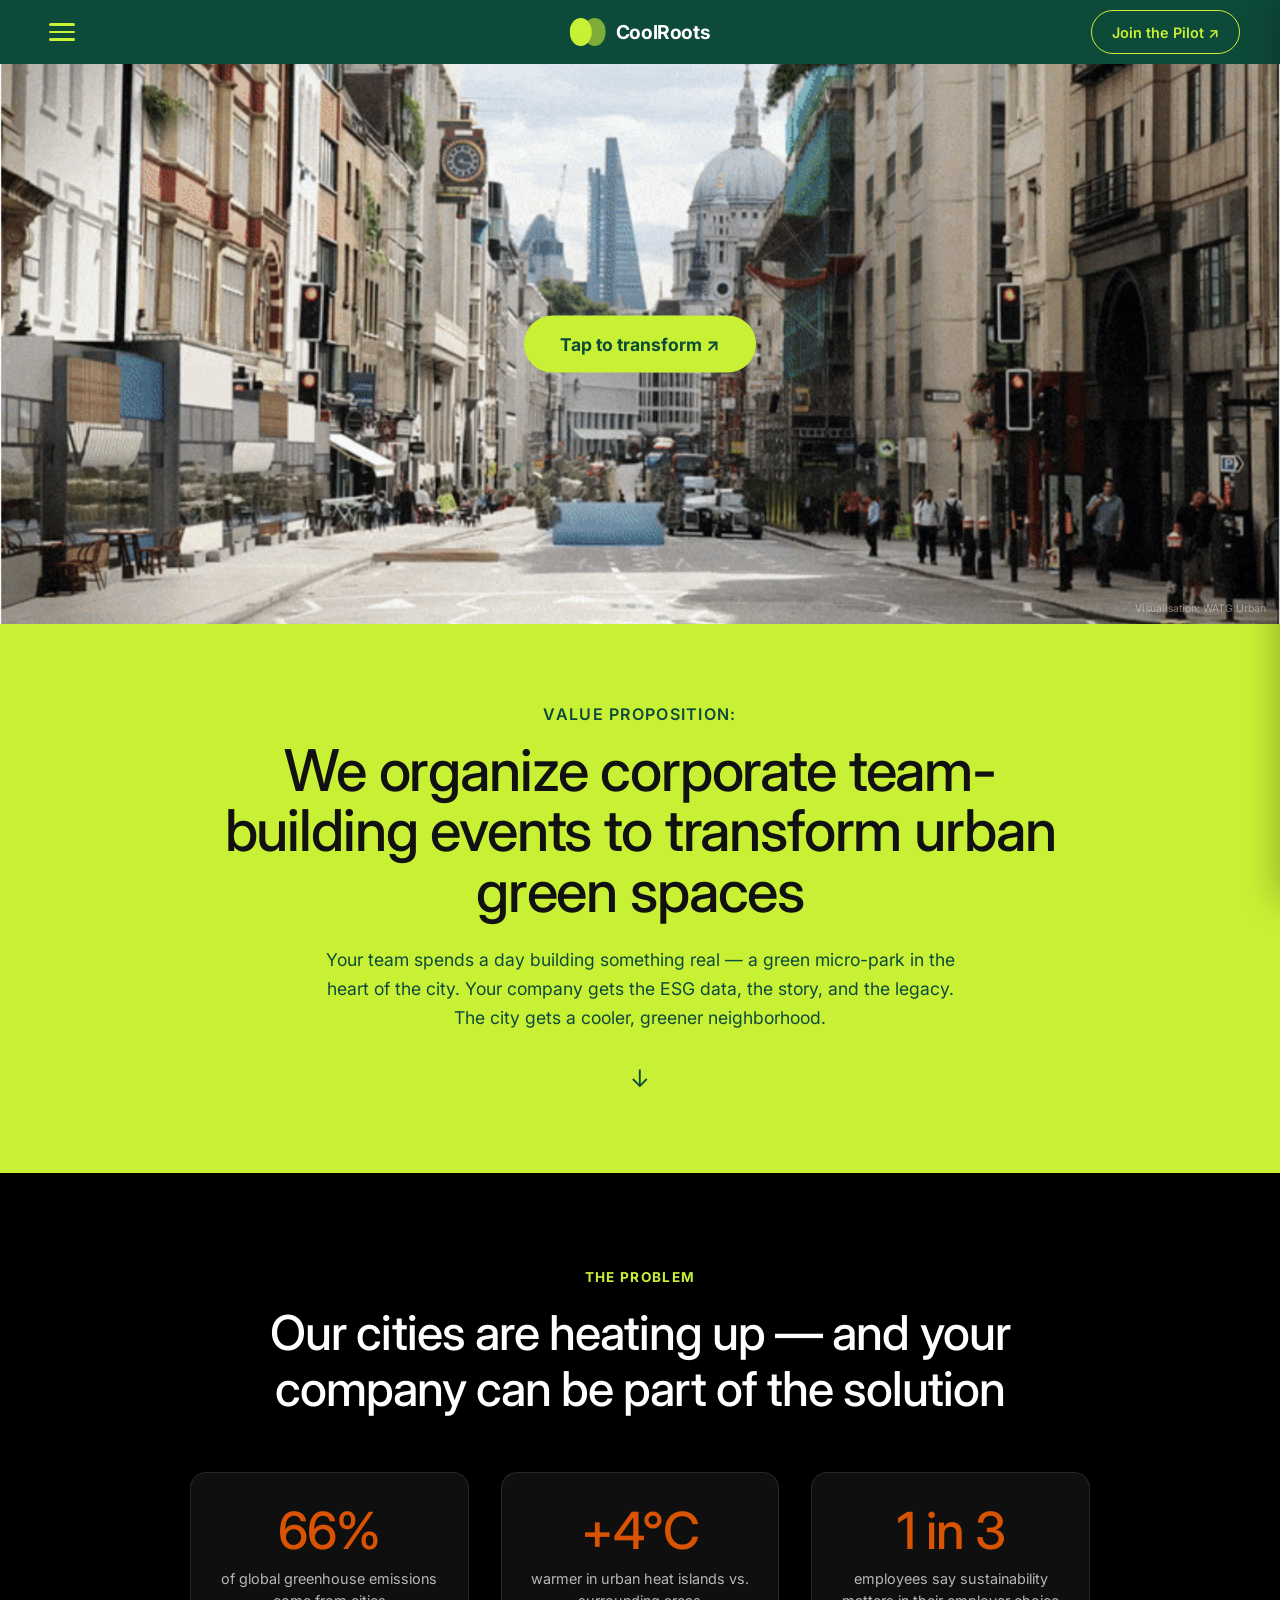
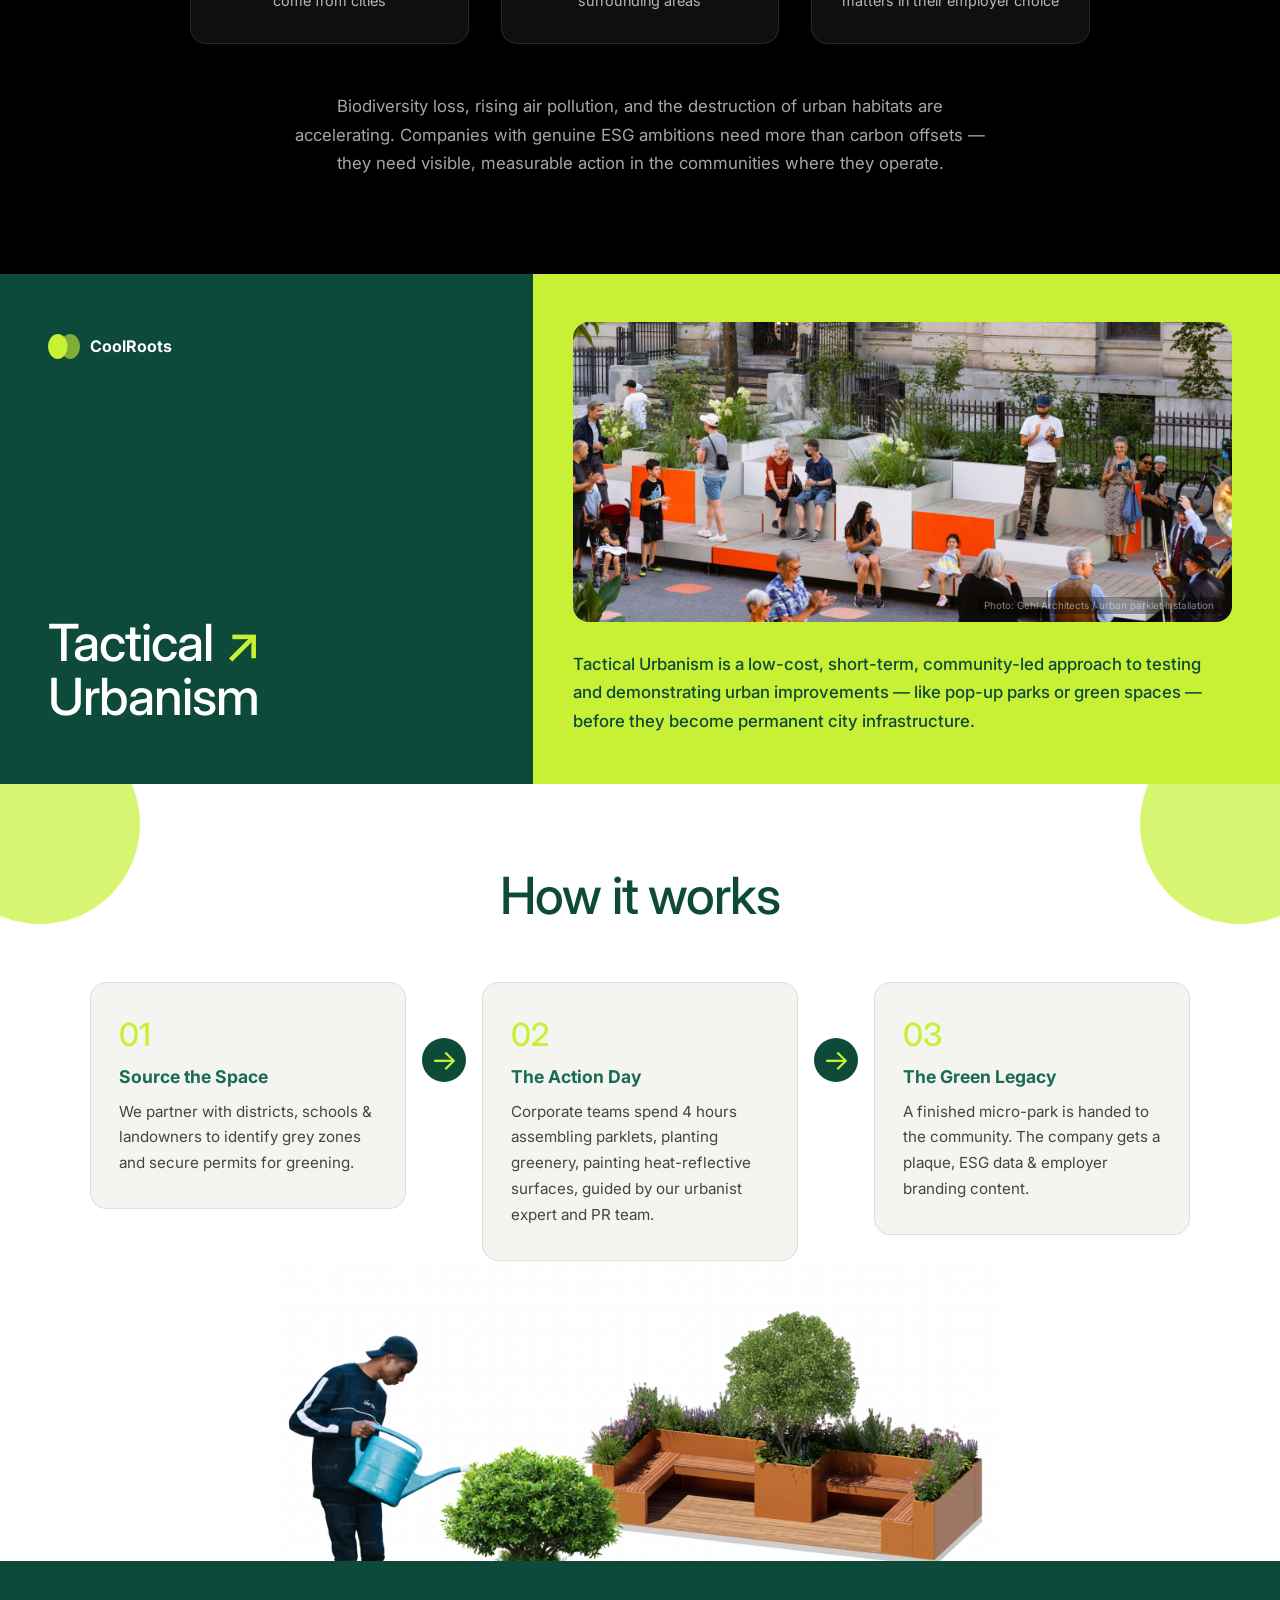
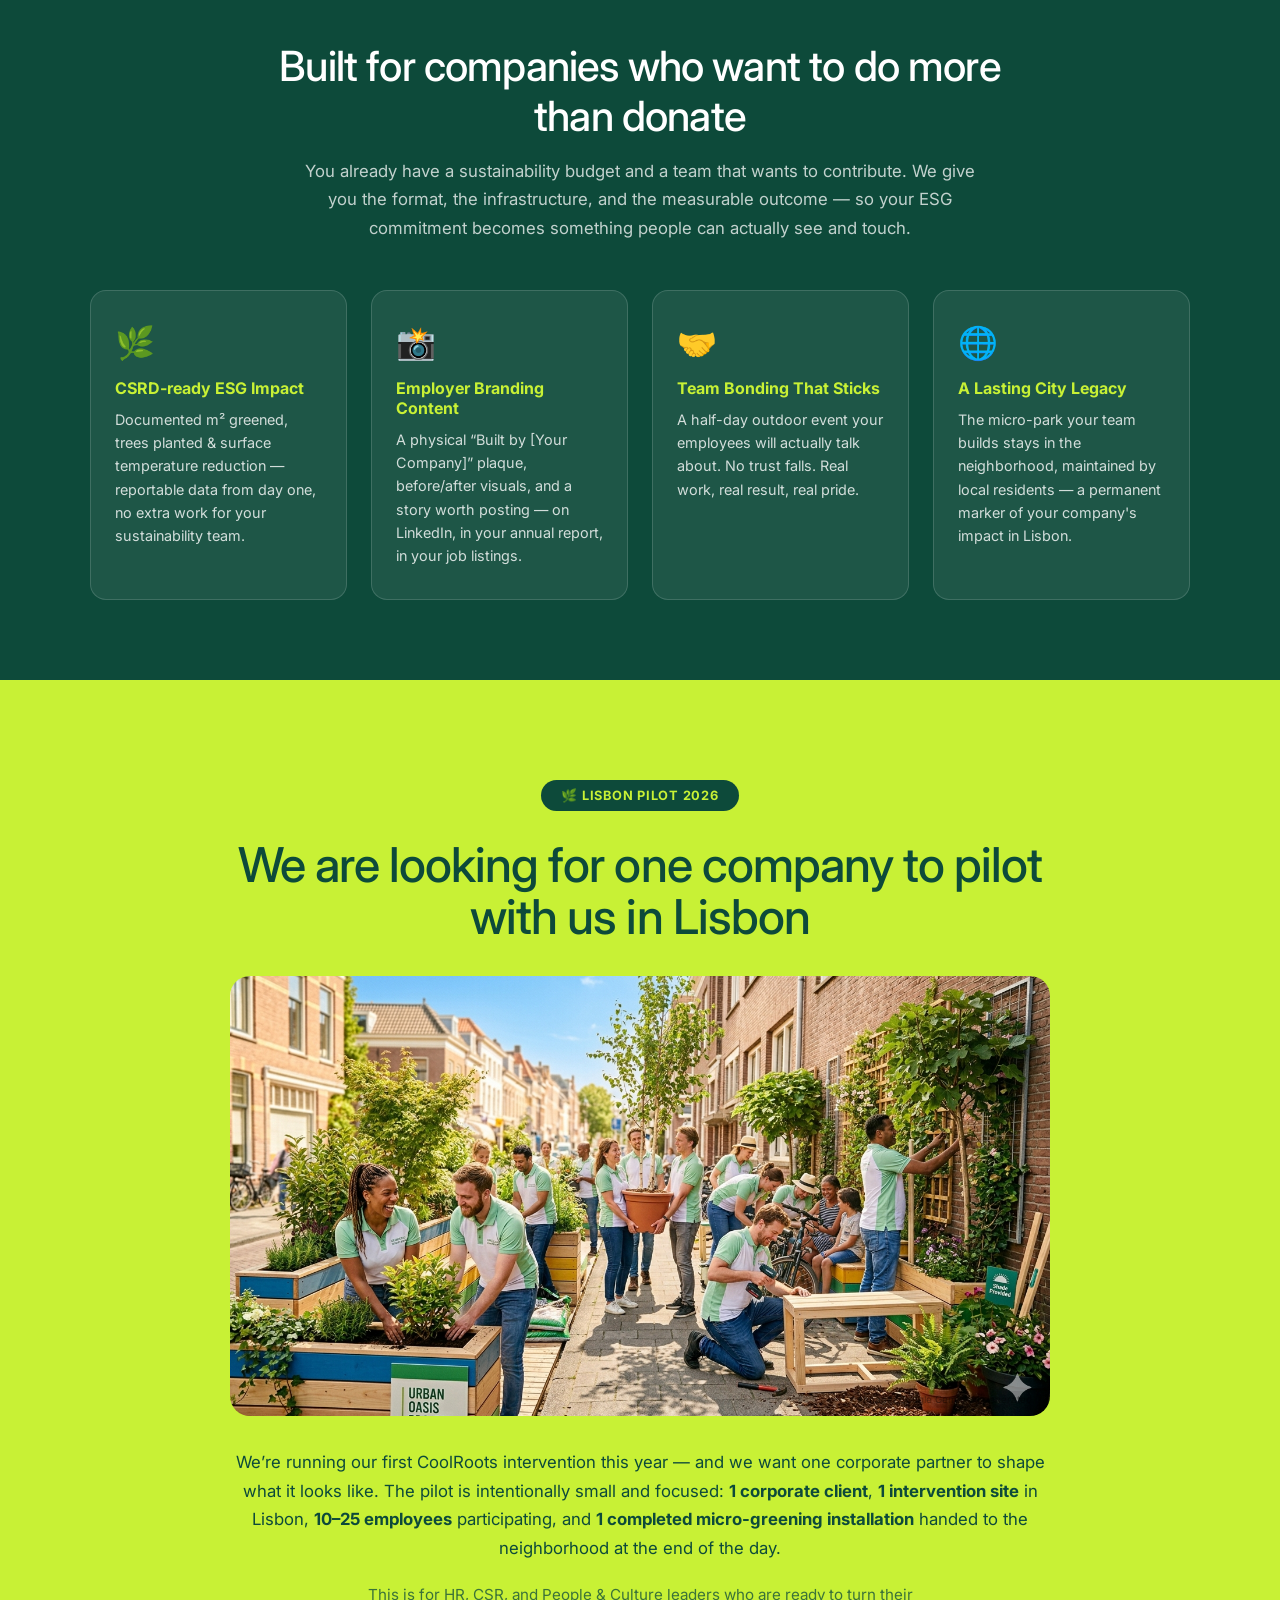
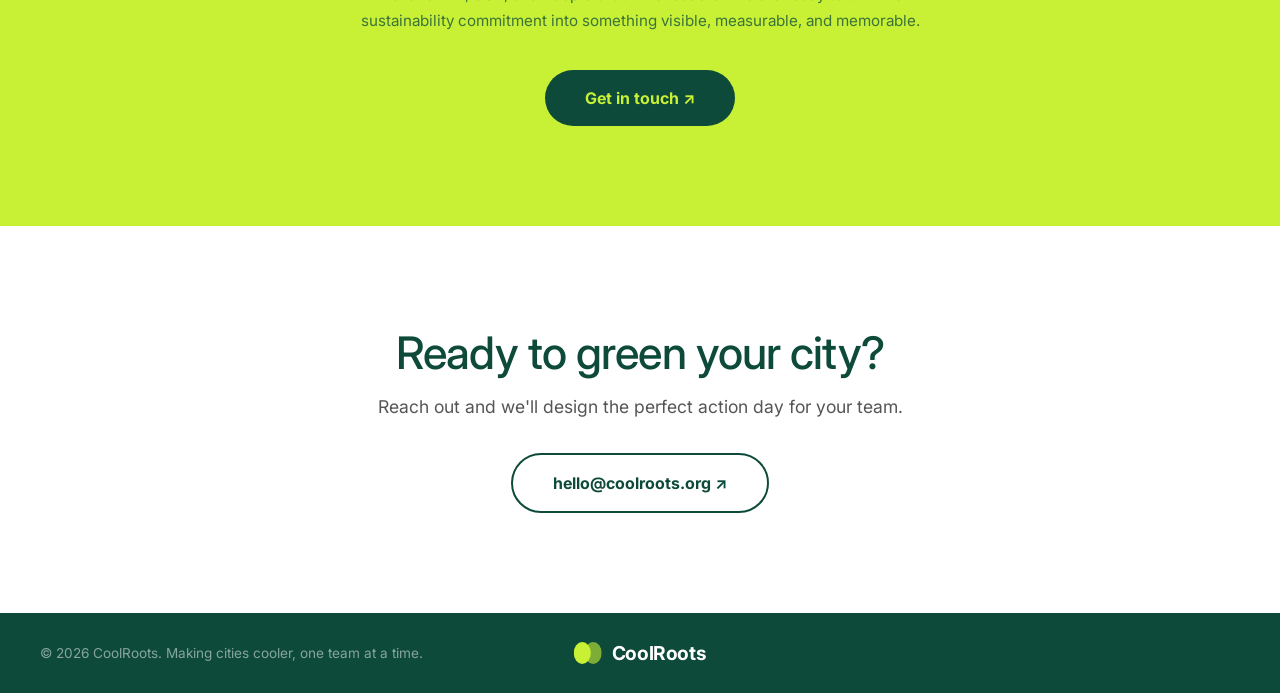
==== commit c7df23d4: "Add burger menu nav with Operator Panel link + mobile drawer" ====
--- a/index.html
+++ b/index.html
@@ -7,13 +7,66 @@
   <link rel="stylesheet" href="style.css" />
   <link href="https://api.fontshare.com/v2/css?f[]=clash-display@500,600&display=swap" rel="stylesheet" />
   <link href="https://fonts.googleapis.com/css2?family=Inter:wght@400;500;600;700&display=swap" rel="stylesheet" />
+  <style>
+    /* ── Mobile nav drawer ── */
+    .nav-drawer {
+      position: fixed;
+      top: 0; right: 0;
+      width: 260px;
+      height: 100vh;
+      background: #0e5c4a;
+      z-index: 999;
+      transform: translateX(100%);
+      transition: transform 0.28s cubic-bezier(.4,0,.2,1);
+      display: flex;
+      flex-direction: column;
+      padding: 72px 32px 40px;
+      gap: 8px;
+      box-shadow: -4px 0 32px rgba(0,0,0,0.25);
+    }
+    .nav-drawer.open { transform: translateX(0); }
+    .nav-drawer a {
+      color: #e5ffe0;
+      text-decoration: none;
+      font-size: 17px;
+      font-weight: 600;
+      padding: 12px 0;
+      border-bottom: 1px solid rgba(255,255,255,0.08);
+      transition: color 0.15s;
+    }
+    .nav-drawer a:hover { color: #c8f135; }
+    .nav-drawer a.drawer-cta {
+      margin-top: 20px;
+      background: #c8f135;
+      color: #0e3d2a;
+      border-radius: 8px;
+      padding: 13px 20px;
+      text-align: center;
+      border-bottom: none;
+    }
+    .nav-drawer a.drawer-cta:hover { background: #b8e120; color: #0e3d2a; }
+    .nav-overlay {
+      display: none;
+      position: fixed;
+      inset: 0;
+      background: rgba(0,0,0,0.45);
+      z-index: 998;
+    }
+    .nav-overlay.open { display: block; }
+    .hamburger.is-open span:nth-child(1) { transform: translateY(7px) rotate(45deg); }
+    .hamburger.is-open span:nth-child(2) { opacity: 0; }
+    .hamburger.is-open span:nth-child(3) { transform: translateY(-7px) rotate(-45deg); }
+    .hamburger span { transition: transform 0.22s, opacity 0.22s; }
+  </style>
 </head>
 <body>
 
   <!-- NAV -->
   <nav>
     <div class="nav-inner">
-      <button class="hamburger" aria-label="Open menu"><span></span><span></span><span></span></button>
+      <button class="hamburger" id="burgerBtn" aria-label="Open menu">
+        <span></span><span></span><span></span>
+      </button>
       <div class="logo">
         <svg width="36" height="28" viewBox="0 0 36 28" fill="none" xmlns="http://www.w3.org/2000/svg">
           <ellipse cx="11" cy="14" rx="11" ry="14" fill="#C8F135"/>
@@ -24,6 +77,16 @@
       <a class="nav-cta" href="#pilot">Join the Pilot &#x2197;</a>
     </div>
   </nav>
+
+  <!-- Mobile drawer -->
+  <div class="nav-overlay" id="navOverlay"></div>
+  <div class="nav-drawer" id="navDrawer">
+    <a href="index.html">Home</a>
+    <a href="#pilot">Join the Pilot</a>
+    <a href="#contact">Contact</a>
+    <a href="operator.html">&#x1F5FA;&#xFE0F;&nbsp; Operator Panel</a>
+    <a href="mailto:s-mauer@ucp.pt?subject=CoolRoots%20Enquiry" class="drawer-cta">Get in touch &#x2197;</a>
+  </div>
 
   <!-- HERO -->
   <section class="hero">
@@ -35,7 +98,6 @@
         id="heroImgBefore"
         onerror="this.src='https://images.unsplash.com/photo-1486325212027-8081e485255e?w=1400&auto=format&fit=crop&q=80'"
       />
-      <!-- GIF plays via canvas for single-play control -->
       <canvas id="heroCanvas" class="hero-img hero-img-after" style="display:none;"></canvas>
       <img
         src=""
@@ -139,7 +201,7 @@
     </div>
   </section>
 
-  <!-- FULL-BLEED IMAGE BREAK after How It Works -->
+  <!-- FULL-BLEED IMAGE BREAK -->
   <div class="section-break-img">
     <img
       src="./Bildschirmfoto 2026-04-27 um 16.04.31.png"
@@ -219,5 +281,16 @@
   </footer>
 
   <script src="script.js"></script>
+  <script>
+    // Burger menu
+    var burger  = document.getElementById('burgerBtn');
+    var drawer  = document.getElementById('navDrawer');
+    var overlay = document.getElementById('navOverlay');
+    function openMenu()  { drawer.classList.add('open'); overlay.classList.add('open'); burger.classList.add('is-open'); }
+    function closeMenu() { drawer.classList.remove('open'); overlay.classList.remove('open'); burger.classList.remove('is-open'); }
+    burger.addEventListener('click', function() { drawer.classList.contains('open') ? closeMenu() : openMenu(); });
+    overlay.addEventListener('click', closeMenu);
+    drawer.querySelectorAll('a').forEach(function(a) { a.addEventListener('click', closeMenu); });
+  </script>
 </body>
 </html>
--- a/style.css
+++ b/style.css
@@ -205,7 +205,12 @@
 .tactical-desc { font-size: 1.05rem; line-height: 1.7; color: var(--green-dark); font-weight: 500; }
 
 /* HOW IT WORKS */
-.how { background: var(--white); padding: 80px 24px; position: relative; overflow: hidden; }
+.how {
+  background: var(--white);
+  padding: 80px 24px 0;
+  position: relative;
+  overflow: hidden;
+}
 .lime-blob { position: absolute; width: 200px; height: 200px; background: var(--lime); border-radius: 50%; top: -60px; opacity: 0.7; }
 .lime-left { left: -60px; } .lime-right { right: -60px; }
 .how-title { font-family: var(--font-display); text-align: center; font-size: clamp(2rem, 4vw, 3.2rem); font-weight: 500; color: var(--green-dark); margin-bottom: 56px; letter-spacing: -0.02em; }
@@ -216,23 +221,24 @@
 .step-card p { font-size: 0.95rem; line-height: 1.7; color: #444; }
 .step-arrow { font-size: 1.8rem; color: var(--lime); background: var(--green-dark); width: 44px; height: 44px; border-radius: 50%; display: flex; align-items: center; justify-content: center; flex-shrink: 0; margin-top: 56px; }
 
-/* SECTION BREAK IMAGE — full-bleed between How It Works and For Companies */
+/* SECTION BREAK IMAGE */
 .section-break-img {
+  background: var(--white);
   width: 100%;
   margin: 0;
   padding: 0;
   line-height: 0;
   display: block;
   overflow: hidden;
-  /* flush — no gap above (white .how) or below (green .for-companies) */
 }
 .section-break-img .break-img {
-  width: 100%;
-  height: clamp(280px, 38vw, 540px);
-  object-fit: cover;
-  object-position: center 55%;
-  display: block;
-  margin: 0;
+  width: 75%;
+  max-width: 860px;
+  height: 300px;
+  object-fit: contain;
+  object-position: center bottom;
+  display: block;
+  margin: 0 auto;
 }
 
 /* FOR COMPANIES */
@@ -283,5 +289,5 @@
   .logo { font-size: 1rem; }
   .logo svg { width: 28px; height: 22px; }
   .nav-cta { font-size: 0.8rem; padding: 8px 14px; }
-  .section-break-img .break-img { height: 220px; }
-}
+  .section-break-img .break-img { width: 90%; height: 200px; }
+}
